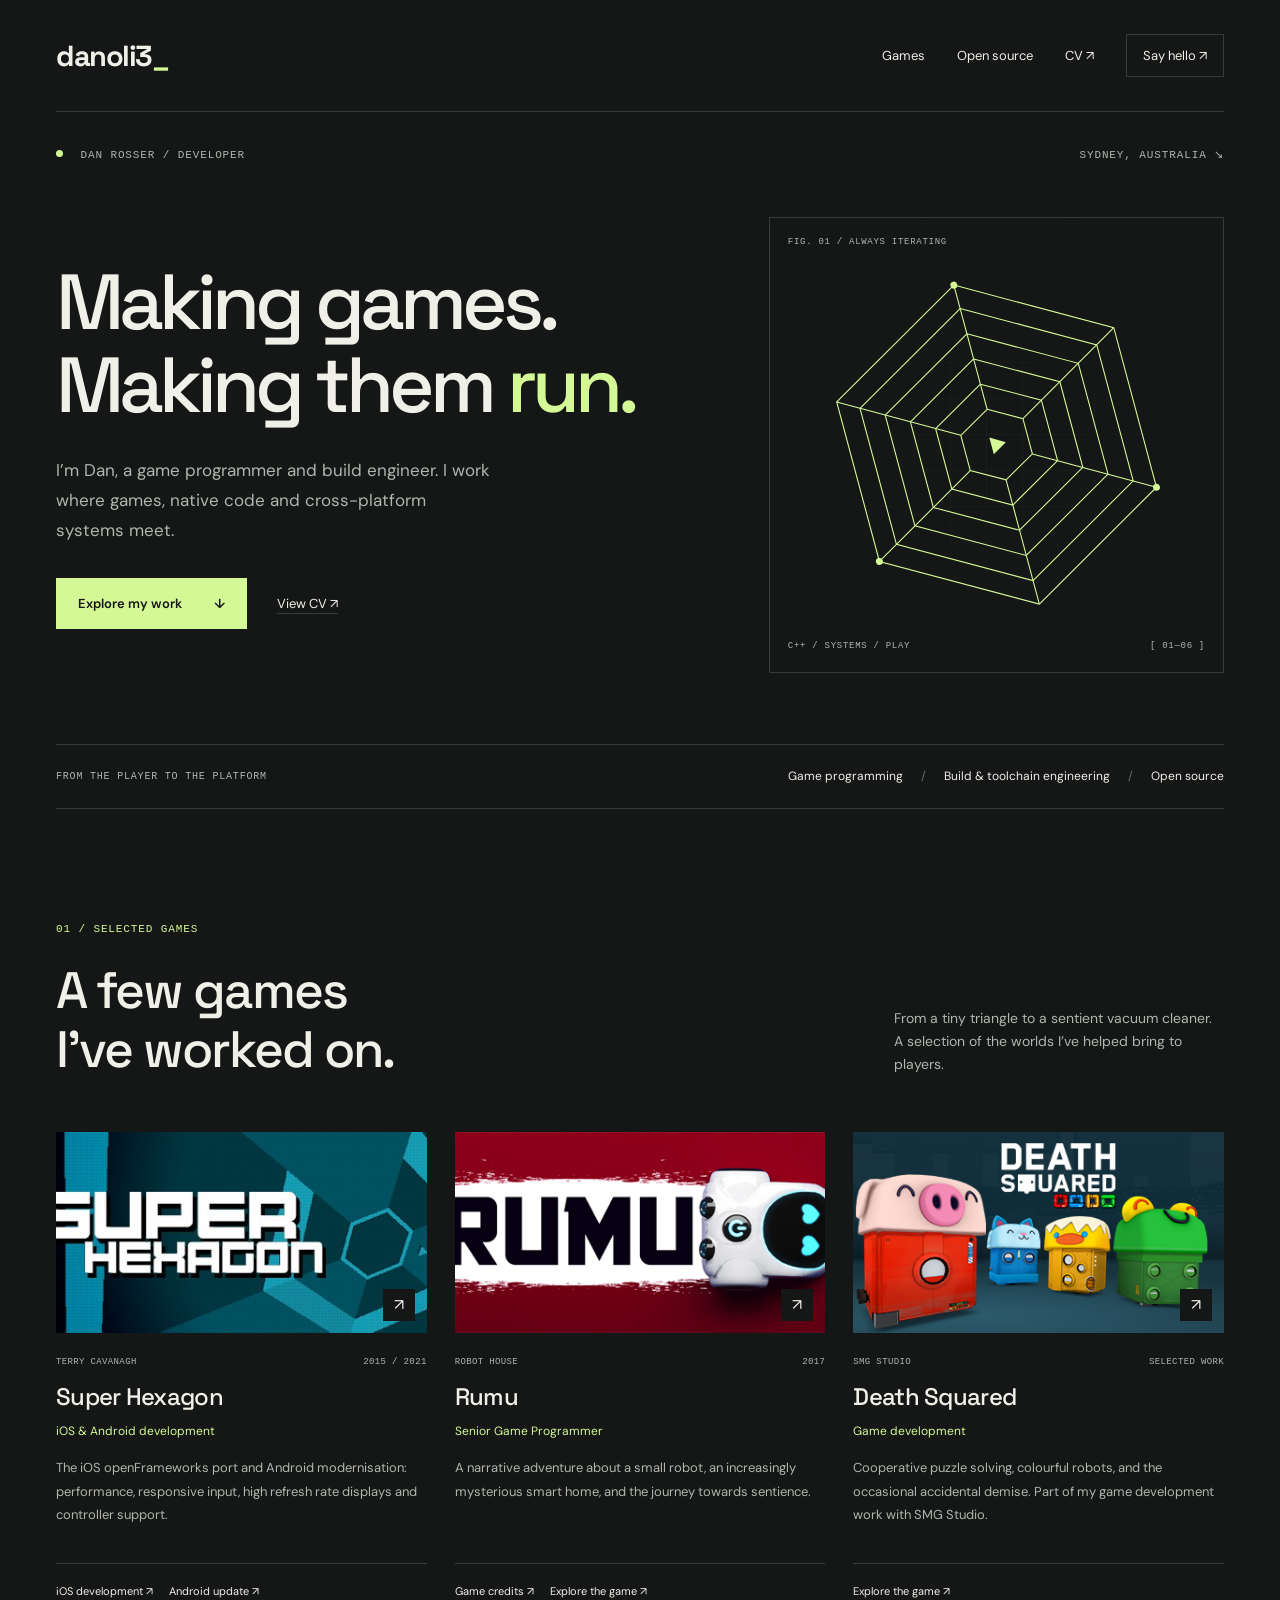
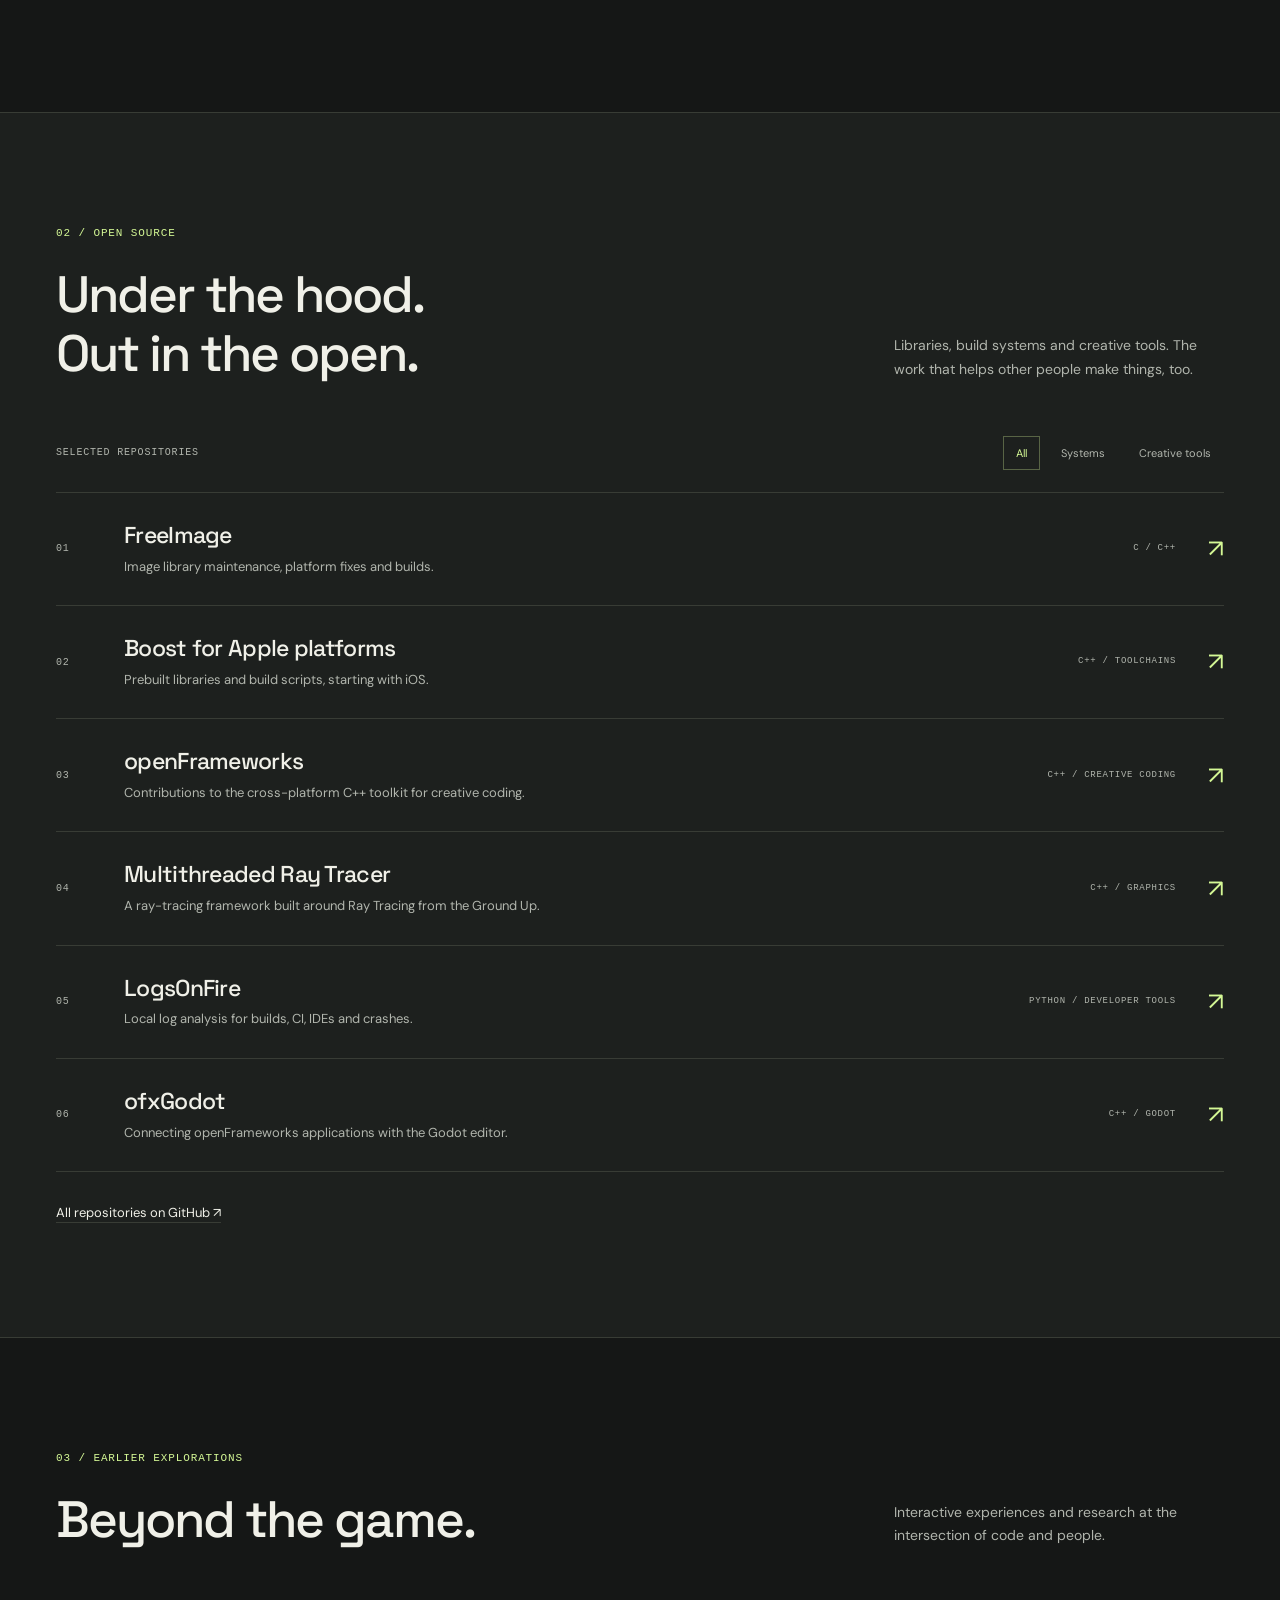
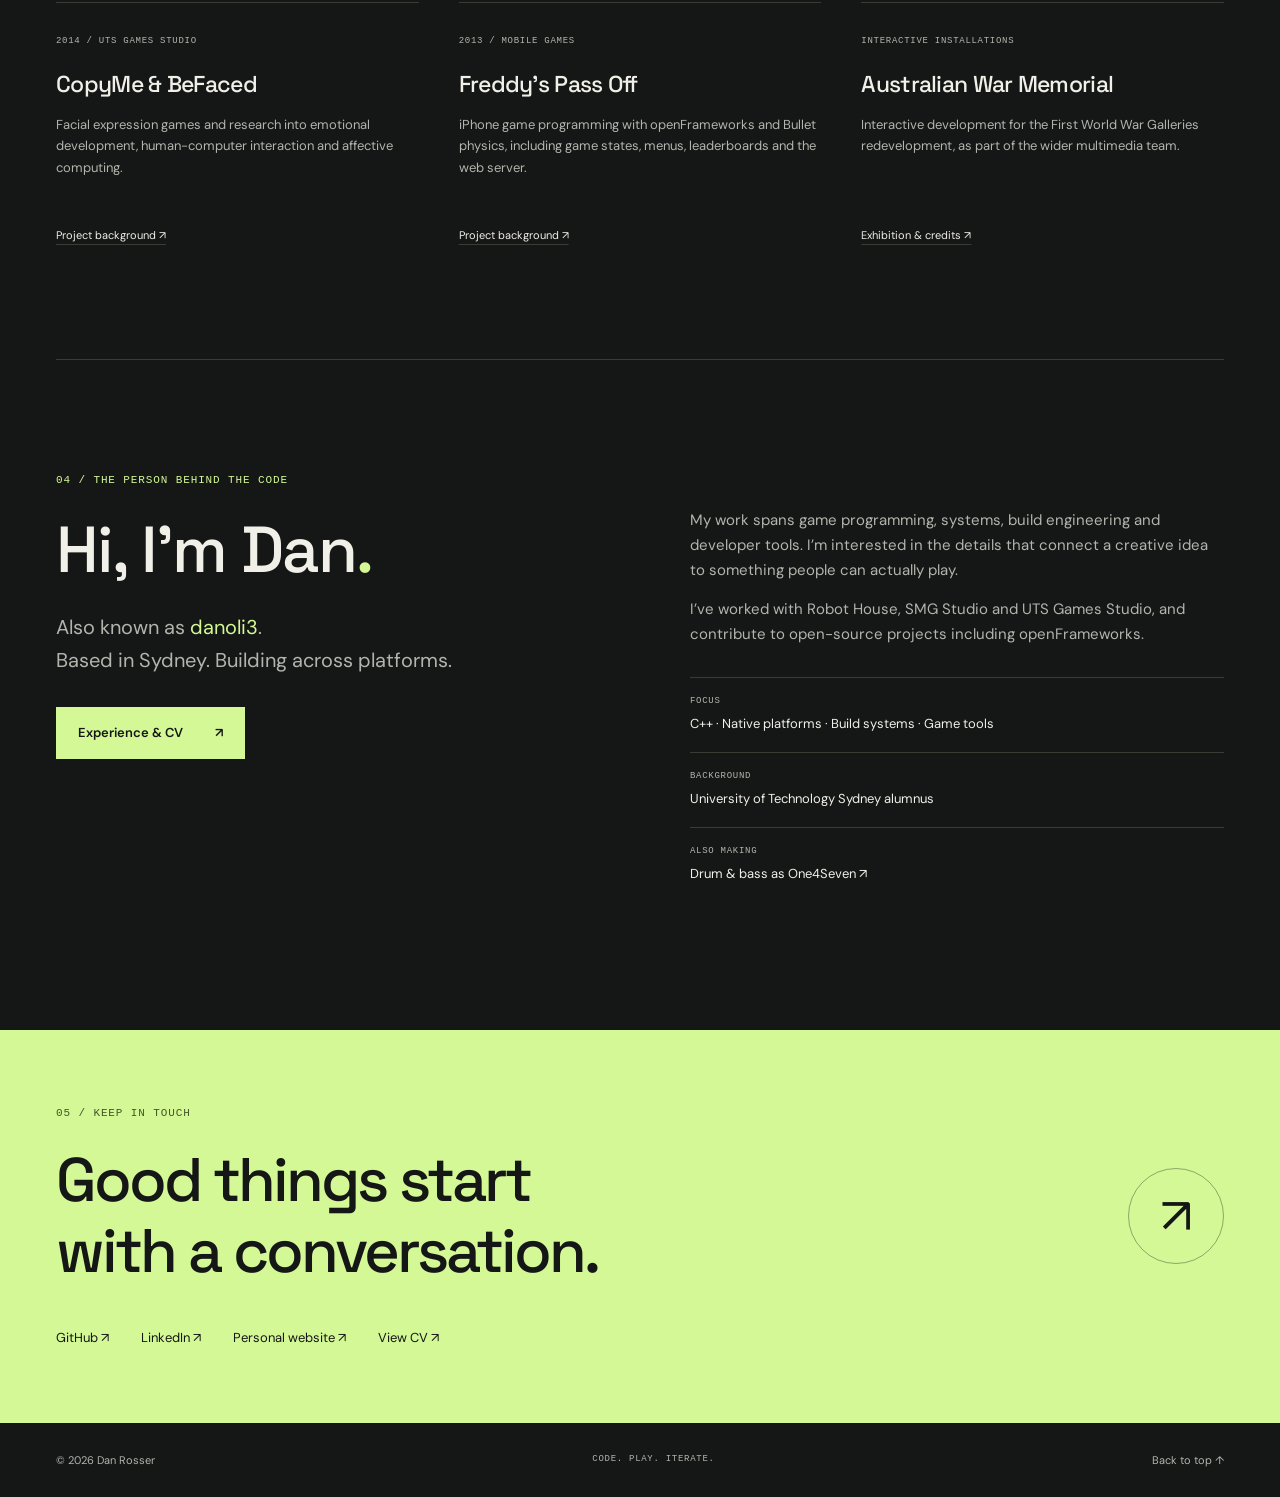
==== index.html @ 0b1fb686 "Build developer portfolio and printable CV" ====
<!doctype html>
<html lang="en-AU">
<head>
  <meta charset="utf-8">
  <meta name="viewport" content="width=device-width, initial-scale=1">
  <meta name="theme-color" content="#151716">
  <title>Dan Rosser — Games, systems & open source</title>
  <meta name="description" content="Dan Rosser (danoli3). Game programmer, build and toolchain engineer in Sydney. Selected games, open-source projects and CV.">
  <link rel="canonical" href="https://danoli3.github.io/">
  <meta property="og:title" content="Dan Rosser — Games, systems & open source">
  <meta property="og:description" content="Game programming, cross-platform engineering, and the tools behind the work.">
  <meta property="og:type" content="website">
  <meta property="og:url" content="https://danoli3.github.io/">
  <meta property="og:image" content="https://danoli3.github.io/assets/social.svg">
  <link rel="icon" href="assets/favicon.svg" type="image/svg+xml">
  <link rel="stylesheet" href="styles.css">
  <script src="script.js" defer></script>
</head>
<body>
  <a class="skip-link" href="#main">Skip to content</a>
  <header class="site-header wrap">
    <a class="wordmark" href="./" aria-label="Dan Rosser home">danoli3<span aria-hidden="true">_</span></a>
    <nav aria-label="Main navigation">
      <a href="#games">Games</a><a href="#projects">Open source</a><a href="cv.html">CV <span aria-hidden="true">↗</span></a><a class="nav-contact" href="#contact">Say hello <span aria-hidden="true">↗</span></a>
    </nav>
  </header>

  <main id="main">
    <section class="hero wrap" aria-labelledby="intro-title">
      <div class="hero-topline mono"><span><span class="status-dot" aria-hidden="true"></span> DAN ROSSER / DEVELOPER</span><span>SYDNEY, AUSTRALIA <span aria-hidden="true">↘</span></span></div>
      <div class="hero-grid">
        <div class="hero-copy">
          <h1 id="intro-title">Making games.<br>Making them <em>run.</em></h1>
          <p class="intro">I’m Dan, a game programmer and build engineer. I work where games, native code and cross-platform systems meet.</p>
          <div class="hero-actions"><a class="button" href="#games">Explore my work <span aria-hidden="true">↓</span></a><a class="text-link" href="cv.html">View CV <span aria-hidden="true">↗</span></a></div>
        </div>
        <div class="hero-art" aria-hidden="true">
          <div class="art-grid"></div>
          <span class="art-label mono">FIG. 01 / ALWAYS ITERATING</span>
          <svg class="wireform" viewBox="0 0 480 480" fill="none">
            <g class="wire-orbit" stroke="currentColor" stroke-width="1.25">
              <path d="M240 50 405 145 405 335 240 430 75 335 75 145Z"/>
              <path d="M240 78 381 159 381 321 240 402 99 321 99 159Z"/>
              <path d="M240 108 355 174 355 306 240 372 125 306 125 174Z"/>
              <path d="M240 138 329 189 329 291 240 342 151 291 151 189Z"/>
              <path d="M240 168 303 204 303 276 240 312 177 276 177 204Z"/>
              <path d="M240 198 277 219 277 261 240 282 203 261 203 219Z"/>
              <path d="M240 50V198M405 145 277 219M405 335 277 261M240 430V282M75 335 203 261M75 145 203 219"/>
            </g>
            <g fill="currentColor"><circle cx="240" cy="50" r="4"/><circle cx="405" cy="335" r="4"/><circle cx="75" cy="335" r="4"/></g>
            <path d="m234 230 17 10-17 10Z" fill="currentColor"/>
          </svg>
          <div class="art-bottom mono"><span>C++ / SYSTEMS / PLAY</span><span>[ 01—06 ]</span></div>
        </div>
      </div>
      <div class="hero-foot"><span class="mono">FROM THE PLAYER TO THE PLATFORM</span><p>Game programming <span>/</span> Build & toolchain engineering <span>/</span> Open source</p></div>
    </section>

    <section id="games" class="section wrap" aria-labelledby="games-title">
      <div class="section-heading"><div><p class="eyebrow">01 / SELECTED GAMES</p><h2 id="games-title">A few games<br>I’ve worked on.</h2></div><p>From a tiny triangle to a sentient vacuum cleaner. A selection of the worlds I’ve helped bring to players.</p></div>
      <div class="game-grid">
        <article class="game">
          <a class="game-image hexagon-image" href="https://store.steampowered.com/app/221640/Super_Hexagon/" aria-label="Super Hexagon on Steam"><img src="assets/super-hexagon.jpg" width="460" height="215" alt="Super Hexagon cover art" loading="lazy"><span class="image-arrow" aria-hidden="true">↗</span></a>
          <div class="game-meta mono"><span>TERRY CAVANAGH</span><span>2015 / 2021</span></div>
          <h3>Super Hexagon</h3><p class="role">iOS & Android development</p>
          <p>The iOS openFrameworks port and Android modernisation: performance, responsive input, high refresh rate displays and controller support.</p>
          <div class="source-links"><a href="https://distractionware.com/blog/2015/11/super-hexagon-update-on-iphone/">iOS development ↗</a><a href="https://distractionware.com/blog/2021/12/super-hexagon-is-back-on-android/">Android update ↗</a></div>
        </article>
        <article class="game">
          <a class="game-image rumu-image" href="https://store.steampowered.com/app/723270/Rumu/" aria-label="Rumu on Steam"><img src="assets/rumu.jpg" width="460" height="215" alt="Rumu cover art, featuring a robot vacuum cleaner" loading="lazy"><span class="image-arrow" aria-hidden="true">↗</span></a>
          <div class="game-meta mono"><span>ROBOT HOUSE</span><span>2017</span></div>
          <h3>Rumu</h3><p class="role">Senior Game Programmer</p>
          <p>A narrative adventure about a small robot, an increasingly mysterious smart home, and the journey towards sentience.</p>
          <div class="source-links"><a href="https://www.mobygames.com/game/99711/rumu/credits/windows/">Game credits ↗</a><a href="https://store.steampowered.com/app/723270/Rumu/">Explore the game ↗</a></div>
        </article>
        <article class="game">
          <a class="game-image death-image" href="https://store.steampowered.com/app/471810/Death_Squared/" aria-label="Death Squared on Steam"><img src="assets/death-squared.jpg" width="460" height="215" alt="Death Squared cover art, featuring colourful cube robots" loading="lazy"><span class="image-arrow" aria-hidden="true">↗</span></a>
          <div class="game-meta mono"><span>SMG STUDIO</span><span>SELECTED WORK</span></div>
          <h3>Death Squared</h3><p class="role">Game development</p>
          <p>Cooperative puzzle solving, colourful robots, and the occasional accidental demise. Part of my game development work with SMG Studio.</p>
          <div class="source-links"><a href="https://store.steampowered.com/app/471810/Death_Squared/">Explore the game ↗</a></div>
        </article>
      </div>
    </section>

    <section id="projects" class="section projects-section" aria-labelledby="projects-title"><div class="wrap">
      <div class="section-heading"><div><p class="eyebrow">02 / OPEN SOURCE</p><h2 id="projects-title">Under the hood.<br>Out in the open.</h2></div><p>Libraries, build systems and creative tools. The work that helps other people make things, too.</p></div>
      <div class="project-toolbar"><span class="mono">SELECTED REPOSITORIES</span><div class="filters" role="group" aria-label="Filter repositories" hidden><button type="button" data-filter="all" aria-pressed="true">All</button><button type="button" data-filter="systems" aria-pressed="false">Systems</button><button type="button" data-filter="creative" aria-pressed="false">Creative tools</button></div></div>
      <div class="project-list">
        <a class="project-row" data-category="systems" href="https://github.com/danoli3/FreeImage"><span class="project-number mono">01</span><div><h3>FreeImage</h3><p>Image library maintenance, platform fixes and builds.</p></div><span class="project-stack mono">C / C++</span><span class="project-arrow" aria-hidden="true">↗</span></a>
        <a class="project-row" data-category="systems" href="https://github.com/danoli3/ofxiOSBoost"><span class="project-number mono">02</span><div><h3>Boost for Apple platforms</h3><p>Prebuilt libraries and build scripts, starting with iOS.</p></div><span class="project-stack mono">C++ / TOOLCHAINS</span><span class="project-arrow" aria-hidden="true">↗</span></a>
        <a class="project-row" data-category="creative" href="https://github.com/danoli3/openFrameworks"><span class="project-number mono">03</span><div><h3>openFrameworks</h3><p>Contributions to the cross-platform C++ toolkit for creative coding.</p></div><span class="project-stack mono">C++ / CREATIVE CODING</span><span class="project-arrow" aria-hidden="true">↗</span></a>
        <a class="project-row" data-category="creative" href="https://github.com/danoli3/Multithreaded-Ray-Tracer"><span class="project-number mono">04</span><div><h3>Multithreaded Ray Tracer</h3><p>A ray-tracing framework built around Ray Tracing from the Ground Up.</p></div><span class="project-stack mono">C++ / GRAPHICS</span><span class="project-arrow" aria-hidden="true">↗</span></a>
        <a class="project-row" data-category="systems" href="https://github.com/danoli3/LogsOnFire"><span class="project-number mono">05</span><div><h3>LogsOnFire</h3><p>Local log analysis for builds, CI, IDEs and crashes.</p></div><span class="project-stack mono">PYTHON / DEVELOPER TOOLS</span><span class="project-arrow" aria-hidden="true">↗</span></a>
        <a class="project-row" data-category="creative" href="https://github.com/danoli3/ofxGodot"><span class="project-number mono">06</span><div><h3>ofxGodot</h3><p>Connecting openFrameworks applications with the Godot editor.</p></div><span class="project-stack mono">C++ / GODOT</span><span class="project-arrow" aria-hidden="true">↗</span></a>
      </div>
      <p class="projects-count mono" aria-live="polite" hidden></p>
      <a class="text-link all-projects" href="https://github.com/danoli3?tab=repositories">All repositories on GitHub <span aria-hidden="true">↗</span></a>
    </div></section>

    <section id="archive" class="section wrap" aria-labelledby="archive-title">
      <div class="section-heading"><div><p class="eyebrow">03 / EARLIER EXPLORATIONS</p><h2 id="archive-title">Beyond the game.</h2></div><p>Interactive experiences and research at the intersection of code and people.</p></div>
      <div class="archive-list">
        <article><span class="mono">2014 / UTS GAMES STUDIO</span><h3>CopyMe & BeFaced</h3><p>Facial expression games and research into emotional development, human-computer interaction and affective computing.</p><a class="text-link" href="https://au.linkedin.com/in/dan-rosser-31b37926">Project background ↗</a></article>
        <article><span class="mono">2013 / MOBILE GAMES</span><h3>Freddy’s Pass Off</h3><p>iPhone game programming with openFrameworks and Bullet physics, including game states, menus, leaderboards and the web server.</p><a class="text-link" href="https://au.linkedin.com/in/dan-rosser-31b37926">Project background ↗</a></article>
        <article><span class="mono">INTERACTIVE INSTALLATIONS</span><h3>Australian War Memorial</h3><p>Interactive development for the First World War Galleries redevelopment, as part of the wider multimedia team.</p><a class="text-link" href="https://www.holly.co.nz/work/australian-war-memorial-first-world-war-galleries-redevelopment-awm-tablets">Exhibition & credits ↗</a></article>
      </div>
    </section>

    <section id="about" class="section about-section wrap" aria-labelledby="about-title">
      <div class="about-heading"><p class="eyebrow">04 / THE PERSON BEHIND THE CODE</p><h2 id="about-title">Hi, I’m Dan<span class="accent">.</span></h2><p class="about-lead">Also known as <span class="accent">danoli3</span>.<br>Based in Sydney. Building across platforms.</p><a class="button" href="cv.html">Experience & CV <span aria-hidden="true">↗</span></a></div>
      <div class="about-details"><p>My work spans game programming, systems, build engineering and developer tools. I’m interested in the details that connect a creative idea to something people can actually play.</p><p>I’ve worked with Robot House, SMG Studio and UTS Games Studio, and contribute to open-source projects including openFrameworks.</p><dl><div><dt class="mono">FOCUS</dt><dd>C++ · Native platforms · Build systems · Game tools</dd></div><div><dt class="mono">BACKGROUND</dt><dd>University of Technology Sydney alumnus</dd></div><div><dt class="mono">ALSO MAKING</dt><dd><a href="https://soundcloud.com/one4seven">Drum & bass as One4Seven ↗</a></dd></div></dl></div>
    </section>

    <section id="contact" class="contact-section"><div class="wrap"><p class="eyebrow">05 / KEEP IN TOUCH</p><div class="contact-heading"><h2>Good things start<br>with a conversation.</h2><a class="contact-arrow" href="https://au.linkedin.com/in/dan-rosser-31b37926" aria-label="Connect with Dan on LinkedIn">↗</a></div><div class="contact-links"><a href="https://github.com/danoli3">GitHub ↗</a><a href="https://au.linkedin.com/in/dan-rosser-31b37926">LinkedIn ↗</a><a href="https://www.danoli3.com/">Personal website ↗</a><a href="cv.html">View CV ↗</a></div></div></section>
  </main>
  <footer class="site-footer wrap"><span>© <span data-year>2026</span> Dan Rosser</span><span class="mono">CODE. PLAY. ITERATE.</span><a href="#main">Back to top ↑</a></footer>
</body>
</html>
---- styles.css ----
@import url('https://fonts.googleapis.com/css2?family=DM+Sans:wght@400;450;500;550;600;650;700;750&family=Space+Grotesk:wght@400;500;600;700&display=swap');

:root{color-scheme:dark;--bg:#151716;--panel:#1d201e;--ink:#f0f0e8;--muted:#b1b5ad;--line:#383c35;--accent:#d4f895;--mono:"SFMono-Regular",Consolas,"Liberation Mono",monospace;--heading:"Space Grotesk",Arial,sans-serif;--body:"DM Sans",Arial,sans-serif}
*{box-sizing:border-box}html{scroll-behavior:smooth;scroll-padding-top:30px}body{margin:0;background:var(--bg);color:var(--ink);font:16px/1.65 var(--body);-webkit-font-smoothing:antialiased}a{color:inherit;text-decoration:none}button{font:inherit}a,button{-webkit-tap-highlight-color:transparent}a:focus-visible,button:focus-visible{outline:2px solid var(--accent);outline-offset:6px}::selection{background:var(--accent);color:var(--bg)}.wrap{width:min(1280px,calc(100% - 112px));margin-inline:auto}.mono,.eyebrow{font:11px/1.5 var(--mono);letter-spacing:.08em}.accent{color:var(--accent)}.skip-link{position:absolute;left:24px;top:-100px;z-index:10;padding:12px;background:var(--accent);color:var(--bg)}.skip-link:focus{top:12px}.site-header{display:flex;align-items:center;justify-content:space-between;min-height:112px;border-bottom:1px solid var(--line)}.wordmark{font:700 29px/1 var(--heading);letter-spacing:-1.5px}.wordmark span{color:var(--accent)}nav{display:flex;gap:32px;align-items:center;font-size:13px}nav a:hover,.text-link:hover,.source-links a:hover,.site-footer a:hover{color:var(--accent)}.nav-contact{border:1px solid var(--line);padding:10px 16px}.nav-contact:hover{border-color:var(--accent)}.hero{padding-top:35px}.hero-topline{display:flex;justify-content:space-between;color:var(--muted)}.status-dot{display:inline-block;width:7px;height:7px;background:var(--accent);border-radius:50%;margin:0 10px 1px 0}.hero-grid{display:grid;grid-template-columns:1.5fr 1fr;align-items:center;gap:30px;min-height:580px;padding:38px 0 55px}.hero-copy{position:relative;z-index:1}h1,h2,h3,p{margin-top:0}h1,h2,h3{font-family:var(--heading);font-weight:500}h1{font-size:clamp(56px,6.1vw,88px);letter-spacing:-5px;line-height:1.06;margin:0 0 30px}h1 em{font-style:normal;color:var(--accent)}.intro{max-width:440px;font-size:17px;color:var(--muted);line-height:1.75}.hero-actions{display:flex;gap:30px;align-items:center;margin-top:32px}.button{background:var(--accent);color:var(--bg);padding:15px 22px;display:inline-flex;align-items:center;justify-content:space-between;gap:32px;font-weight:600;font-size:13px;transition:background .2s,transform .2s}.button:hover{background:#e5ffb9;transform:translateY(-2px)}.text-link{font-size:13px;display:inline-block;text-decoration:underline;text-underline-offset:5px;text-decoration-color:var(--line)}.hero-art{position:relative;aspect-ratio:1;align-self:center;min-width:0;color:var(--accent);border:1px solid var(--line);overflow:hidden}.art-grid{position:absolute;inset:0;background-image:linear-gradient(#d4f89508 1px,transparent 1px),linear-gradient(90deg,#d4f89508 1px,transparent 1px);background-size:36px 36px;mask-image:radial-gradient(ellipse,black,transparent 80%)}.art-label{position:absolute;top:18px;left:18px;color:var(--muted);font-size:9px}.wireform{width:100%;height:100%;padding:18px;transform:rotate(-15deg)}.wire-orbit{transform-origin:240px 240px;animation:orbit 50s linear infinite}.art-bottom{position:absolute;bottom:18px;left:18px;right:18px;display:flex;justify-content:space-between;font-size:9px;color:var(--muted)}@keyframes orbit{to{transform:rotate(360deg)}}.hero-foot{border-block:1px solid var(--line);padding:22px 0;display:flex;justify-content:space-between;align-items:center;gap:20px}.hero-foot>.mono{font-size:10px;color:var(--muted)}.hero-foot p{font-size:12px;margin:0}.hero-foot p span{margin:0 15px;color:#68705e}.section{padding-block:112px}.eyebrow{color:var(--accent);margin-bottom:24px}h2{font-size:clamp(34px,4vw,54px);letter-spacing:-2px;line-height:1.15;margin-bottom:0}.section-heading{display:flex;justify-content:space-between;align-items:flex-end;gap:60px;margin-bottom:52px}.section-heading>p{max-width:330px;color:var(--muted);font-size:14px;margin-bottom:3px}.game-grid{display:grid;grid-template-columns:repeat(3,minmax(0,1fr));gap:28px}.game-image{position:relative;display:block;aspect-ratio:460/250;overflow:hidden;background:var(--panel)}.game-image img{height:100%;width:100%;object-fit:cover;transition:transform .5s}.game-image:hover img{transform:scale(1.045)}.image-arrow{position:absolute;bottom:12px;right:12px;background:var(--bg);height:32px;width:32px;text-align:center;line-height:32px}.game-meta{display:flex;justify-content:space-between;gap:8px;color:var(--muted);font-size:9px;letter-spacing:.04em;margin:23px 0 13px}h3{font-size:24px;line-height:1.25;letter-spacing:-.7px;margin-bottom:10px}.game .role{font-size:12px;color:var(--accent);margin-bottom:14px}.game>p:not(.role){color:var(--muted);font-size:13px;line-height:1.8;min-height:94px}.source-links{display:flex;flex-wrap:wrap;gap:16px;font-size:11px;padding-top:18px;border-top:1px solid var(--line)}.projects-section{background:var(--panel);border-block:1px solid var(--line)}.project-toolbar{display:flex;align-items:center;justify-content:space-between;gap:20px;margin-bottom:22px;color:var(--muted)}.project-toolbar>.mono{font-size:10px}.filters{display:flex;gap:8px}.filters[hidden]{display:none}.filters button{color:var(--muted);font-size:11px;border:1px solid transparent;background:none;padding:7px 12px;cursor:pointer}.filters button[aria-pressed="true"]{color:var(--accent);border-color:#586445}.filters button:hover{color:var(--accent)}.project-row{display:grid;grid-template-columns:48px 1fr 210px 28px;gap:20px;align-items:center;padding:28px 0;border-top:1px solid var(--line);transition:padding .2s}.project-row[hidden]{display:none}.project-row:last-child{border-bottom:1px solid var(--line)}.project-row:hover{padding-inline:12px}.project-number{color:var(--muted);font-size:10px}.project-row h3{font-size:23px;margin-bottom:6px}.project-row p{margin-bottom:0;font-size:13px;color:var(--muted)}.project-stack{font-size:9px;color:var(--muted);text-align:right}.project-arrow{font-size:25px;color:var(--accent);text-align:right}.all-projects{margin-top:30px}.projects-count{color:var(--muted);font-size:10px;margin-top:20px}.archive-list{display:grid;grid-template-columns:repeat(3,minmax(0,1fr));gap:40px}.archive-list article{border-top:1px solid var(--line);padding-top:22px}.archive-list .mono{font-size:9px;color:var(--muted)}.archive-list h3{margin:19px 0 15px;font-size:23px}.archive-list p{color:var(--muted);font-size:13px;min-height:94px}.archive-list .text-link{font-size:11px}.about-section{border-top:1px solid var(--line);display:grid;grid-template-columns:1fr 1fr;gap:100px}.about-heading h2{font-size:65px}.about-lead{font-size:20px;line-height:1.65;color:var(--muted);margin:24px 0 30px}.about-details{padding-top:36px}.about-details>p{color:var(--muted);font-size:15px}.about-details dl{margin-top:30px}.about-details dl>div{padding:17px 0;border-top:1px solid var(--line)}dt{color:var(--muted);font-size:9px!important}dd{margin:5px 0 0;font-size:13px}.about-details a:hover{text-decoration:underline}.contact-section{background:var(--accent);color:var(--bg);padding:75px 0}.contact-section .eyebrow{color:#44552b}.contact-heading{display:flex;justify-content:space-between;align-items:center;gap:24px}.contact-heading h2{font-size:clamp(35px,4.8vw,68px);letter-spacing:-3px}.contact-arrow{display:flex;align-items:center;justify-content:center;border:1px solid #1517165c;border-radius:50%;width:96px;height:96px;font-size:50px;flex-shrink:0;transition:transform .2s}.contact-arrow:hover{transform:rotate(10deg)}.contact-links{display:flex;gap:32px;margin-top:40px;font-size:13px}.contact-links a:hover{text-decoration:underline;text-underline-offset:5px}.site-footer{display:flex;align-items:center;justify-content:space-between;gap:20px;padding-block:28px;font-size:11px;color:var(--muted)}.site-footer .mono{font-size:9px}

/* The CV is an ordinary HTML page and prints without the site navigation. */
.cv-main{max-width:900px;padding-block:70px 100px}.cv-top{display:flex;justify-content:space-between;gap:30px;align-items:flex-start;border-bottom:1px solid var(--line);padding-bottom:38px}.cv-top h1{font-size:65px;margin-bottom:16px}.cv-title{font-size:20px;color:var(--accent);margin-bottom:16px}.cv-contact{display:flex;gap:20px;flex-wrap:wrap;font-size:12px;color:var(--muted)}.cv-section{display:grid;grid-template-columns:180px 1fr;gap:35px;padding-block:34px;border-bottom:1px solid var(--line);break-inside:avoid}.cv-section h2{font:11px/1.5 var(--mono);letter-spacing:.06em;color:var(--accent);padding-top:5px}.cv-section p,.cv-section li{font-size:14px;color:var(--muted)}.cv-section ul{padding-left:18px;margin-top:0}.cv-section li{margin-bottom:10px}.cv-entry+ .cv-entry{margin-top:26px}.cv-entry h3{font-size:19px;letter-spacing:-.4px;margin-bottom:5px}.cv-entry p{margin-bottom:10px}.cv-entry .mono{font-size:10px}.cv-section a{text-decoration:underline;text-decoration-color:#657352;text-underline-offset:3px}.print-button{display:none}.print-button.ready{display:inline-flex;cursor:pointer;border:0}.cv-note{color:var(--muted);font-size:11px;margin-top:25px}

@media(min-width:1500px){h1{font-size:91px}.hero-grid{min-height:650px}}@media(max-width:1100px){.wrap{width:calc(100% - 64px)}h1{letter-spacing:-3px;font-size:65px}.hero-grid{min-height:520px;grid-template-columns:1.4fr 1fr;gap:20px}.hero-foot{align-items:flex-start;flex-direction:column;gap:10px}.game-grid{gap:20px}.game>p:not(.role){min-height:118px}.game-meta{font-size:8px}.project-row{grid-template-columns:30px 1fr 180px 24px}.about-section{gap:50px}.archive-list{gap:28px}}
@media(max-width:760px){.wrap{width:calc(100% - 40px)}.site-header{min-height:88px}.wordmark{font-size:25px}nav{gap:20px;font-size:12px}.nav-contact{display:none}.hero-topline{font-size:9px;gap:15px}.hero-topline>span:last-child{text-align:right}.hero-grid{grid-template-columns:1fr;gap:36px;padding:50px 0 35px}h1{font-size:clamp(46px,9.5vw,70px);letter-spacing:-2.7px}.intro{font-size:16px;max-width:470px}.hero-art{aspect-ratio:1.65;max-height:280px}.wireform{position:absolute;inset:-40% 0;width:100%;height:180%;padding:32px}.art-label,.art-bottom{font-size:8px}.hero-foot{padding:20px 0}.hero-foot p{line-height:2;font-size:11px}.hero-foot p span{margin:0 5px}.section{padding-block:72px}.section-heading{display:block;margin-bottom:32px}.section-heading>p{margin-top:22px;max-width:450px}.eyebrow{font-size:10px;margin-bottom:18px}h2{font-size:40px}.game-grid{grid-template-columns:1fr;gap:45px}.game-image{aspect-ratio:460/215}.game-meta{font-size:10px;margin-top:18px}.game>p:not(.role){min-height:0;max-width:520px}.game h3{font-size:28px}.source-links{padding-top:14px}.project-toolbar{flex-direction:column;align-items:flex-start;gap:15px}.filters button:first-child{padding-left:0}.filters button[aria-pressed="true"]:first-child{padding-left:12px}.project-row{grid-template-columns:22px 1fr 24px;gap:12px;padding-block:24px}.project-row h3{font-size:21px}.project-row p{font-size:12px}.project-stack{display:none}.project-arrow{font-size:23px}.archive-list{grid-template-columns:1fr;gap:30px}.archive-list h3{margin-top:13px}.archive-list p{min-height:0}.about-section{grid-template-columns:1fr;gap:15px}.about-heading h2{font-size:54px}.about-details{padding-top:18px}.contact-section{padding-block:55px}.contact-heading h2{font-size:38px;letter-spacing:-1.7px}.contact-arrow{width:60px;height:60px;font-size:32px}.contact-links{gap:18px;flex-wrap:wrap;font-size:12px}.site-footer{flex-wrap:wrap;gap:12px}.site-footer>.mono{display:none}.cv-main{padding-block:45px 60px}.cv-top{display:block}.cv-top h1{font-size:53px}.cv-title{font-size:17px}.print-button{margin-top:25px}.cv-section{grid-template-columns:1fr;gap:15px}.cv-section h2{margin-bottom:0}.cv-contact{gap:15px}}
@media(prefers-reduced-motion:reduce){html{scroll-behavior:auto}*,*::before,*::after{animation:none!important;transition:none!important}}
@media print{ :root{color-scheme:light;--bg:white;--ink:#111;--muted:#333;--accent:#111;--line:#ccc}body{font-size:10pt}.site-header,.site-footer,.print-button,.print-button.ready,.skip-link,.cv-note{display:none}.wrap{width:100%}.cv-main{max-width:none;padding:0}.cv-top{padding-bottom:14px}.cv-top h1{font-size:34pt;letter-spacing:-1.5px;margin-bottom:6px}.cv-title{font-size:13pt;margin-bottom:7px}.cv-contact{font-size:9pt}.cv-section{grid-template-columns:110px 1fr;gap:20px;padding:15px 0;break-inside:auto}.cv-section h2{font-size:8pt}.cv-section p,.cv-section li{font-size:9pt;line-height:1.45}.cv-entry{break-inside:avoid}.cv-entry h3{font-size:11pt}.cv-entry+.cv-entry{margin-top:12px}.cv-entry p{margin-bottom:5px}.cv-section li{margin-bottom:5px}a{text-decoration:none!important}@page{size:A4;margin:16mm}}
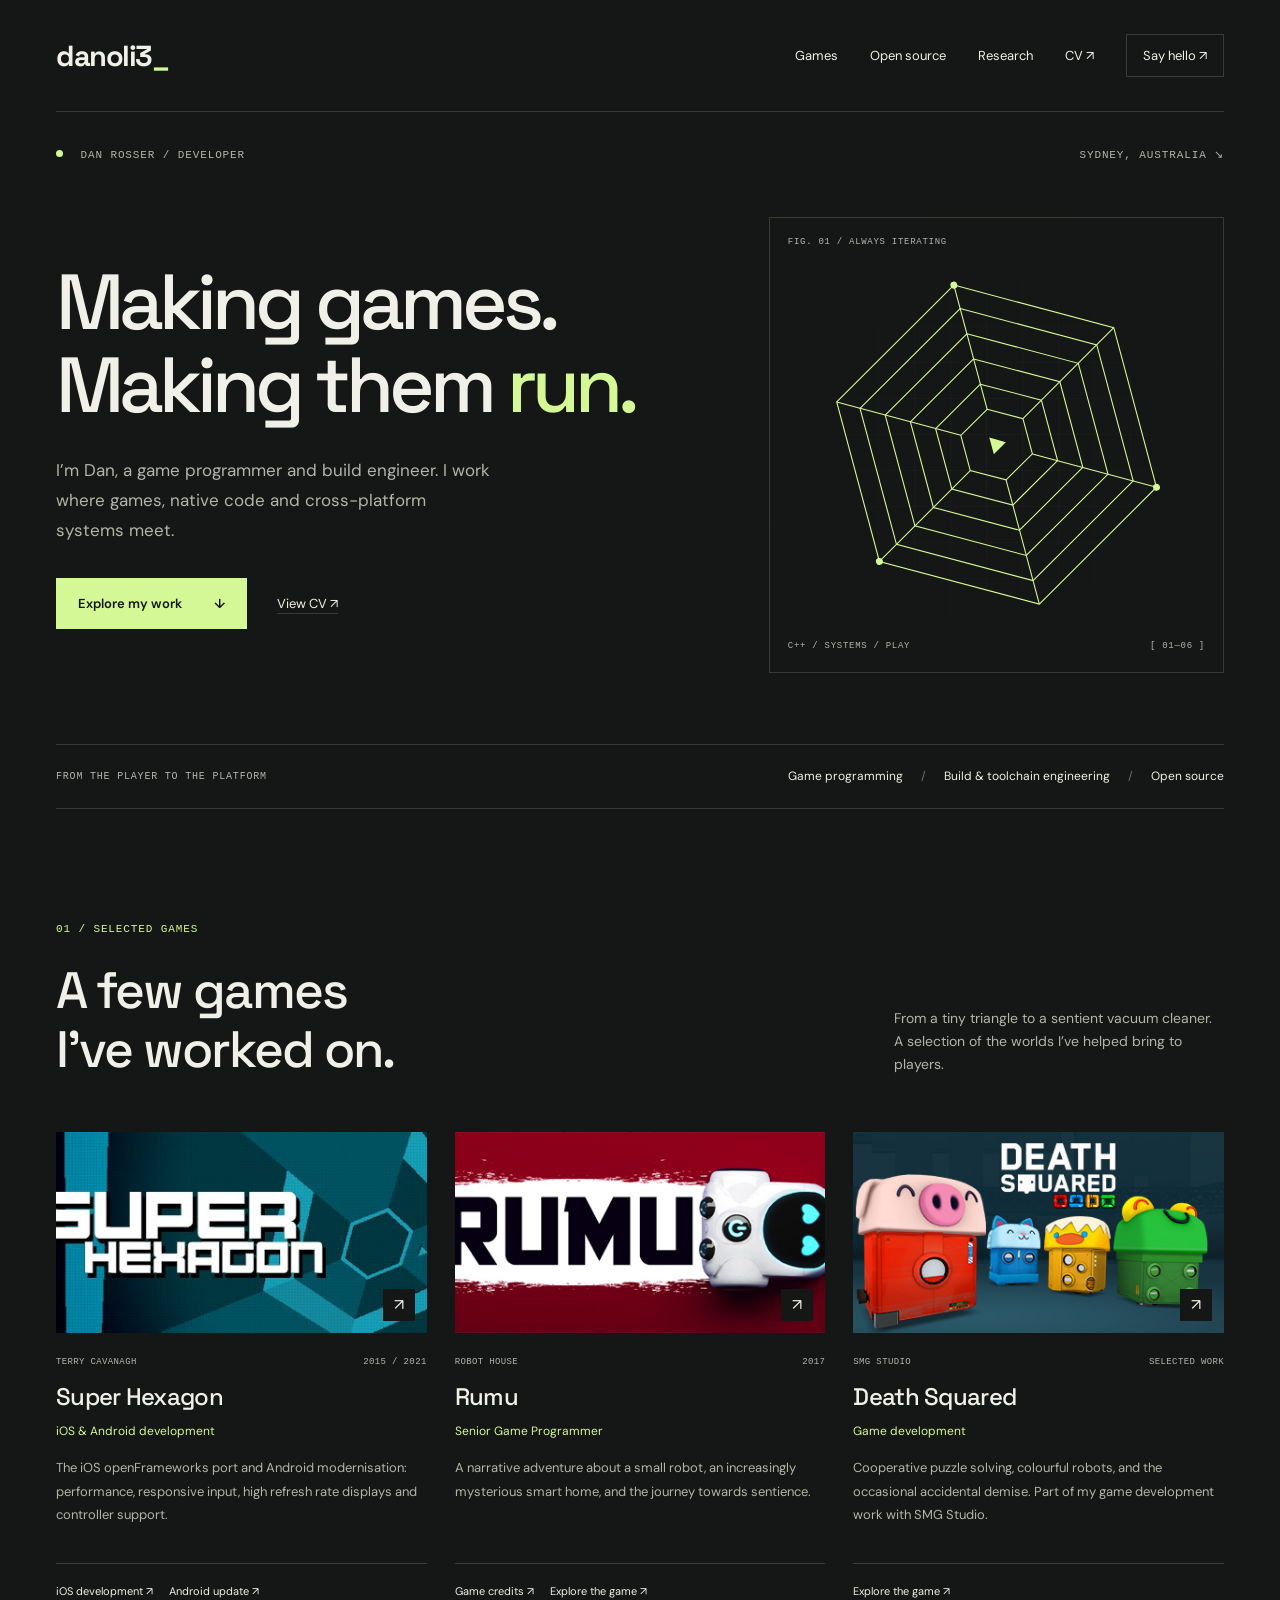
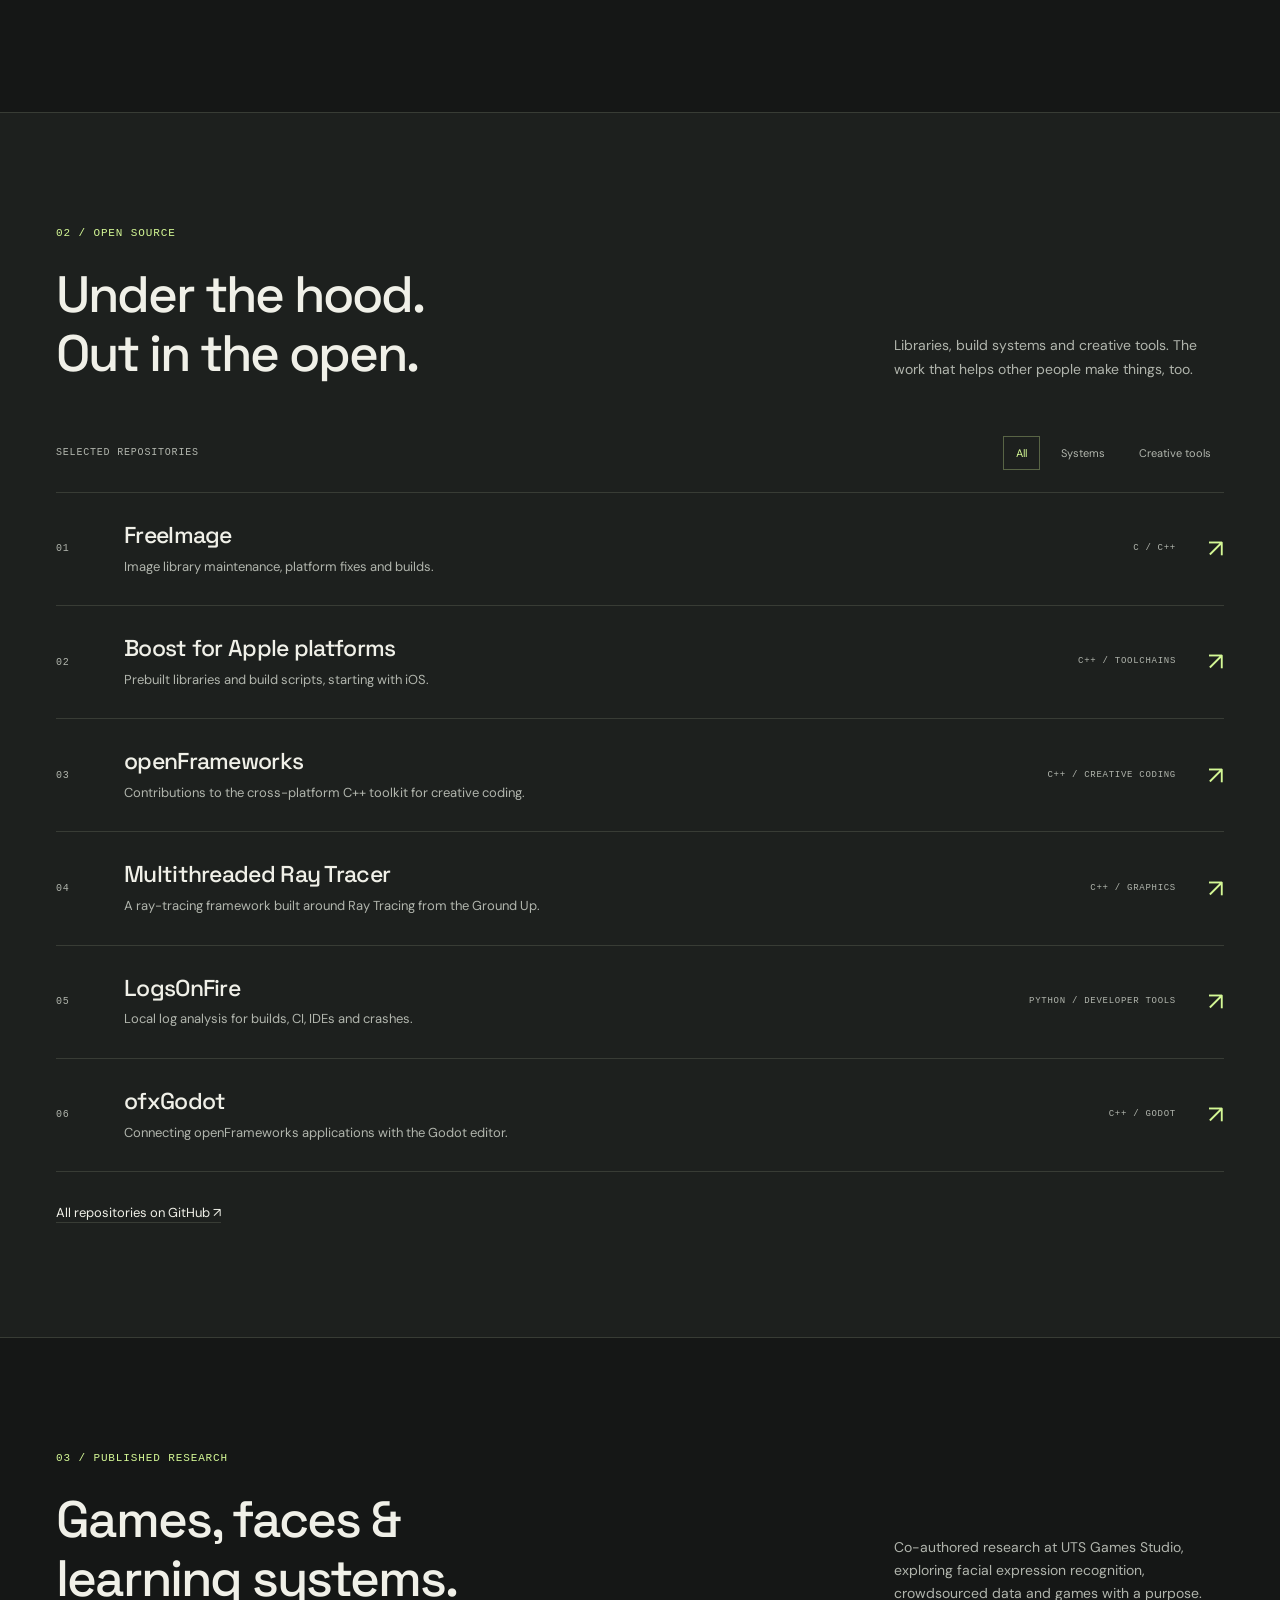
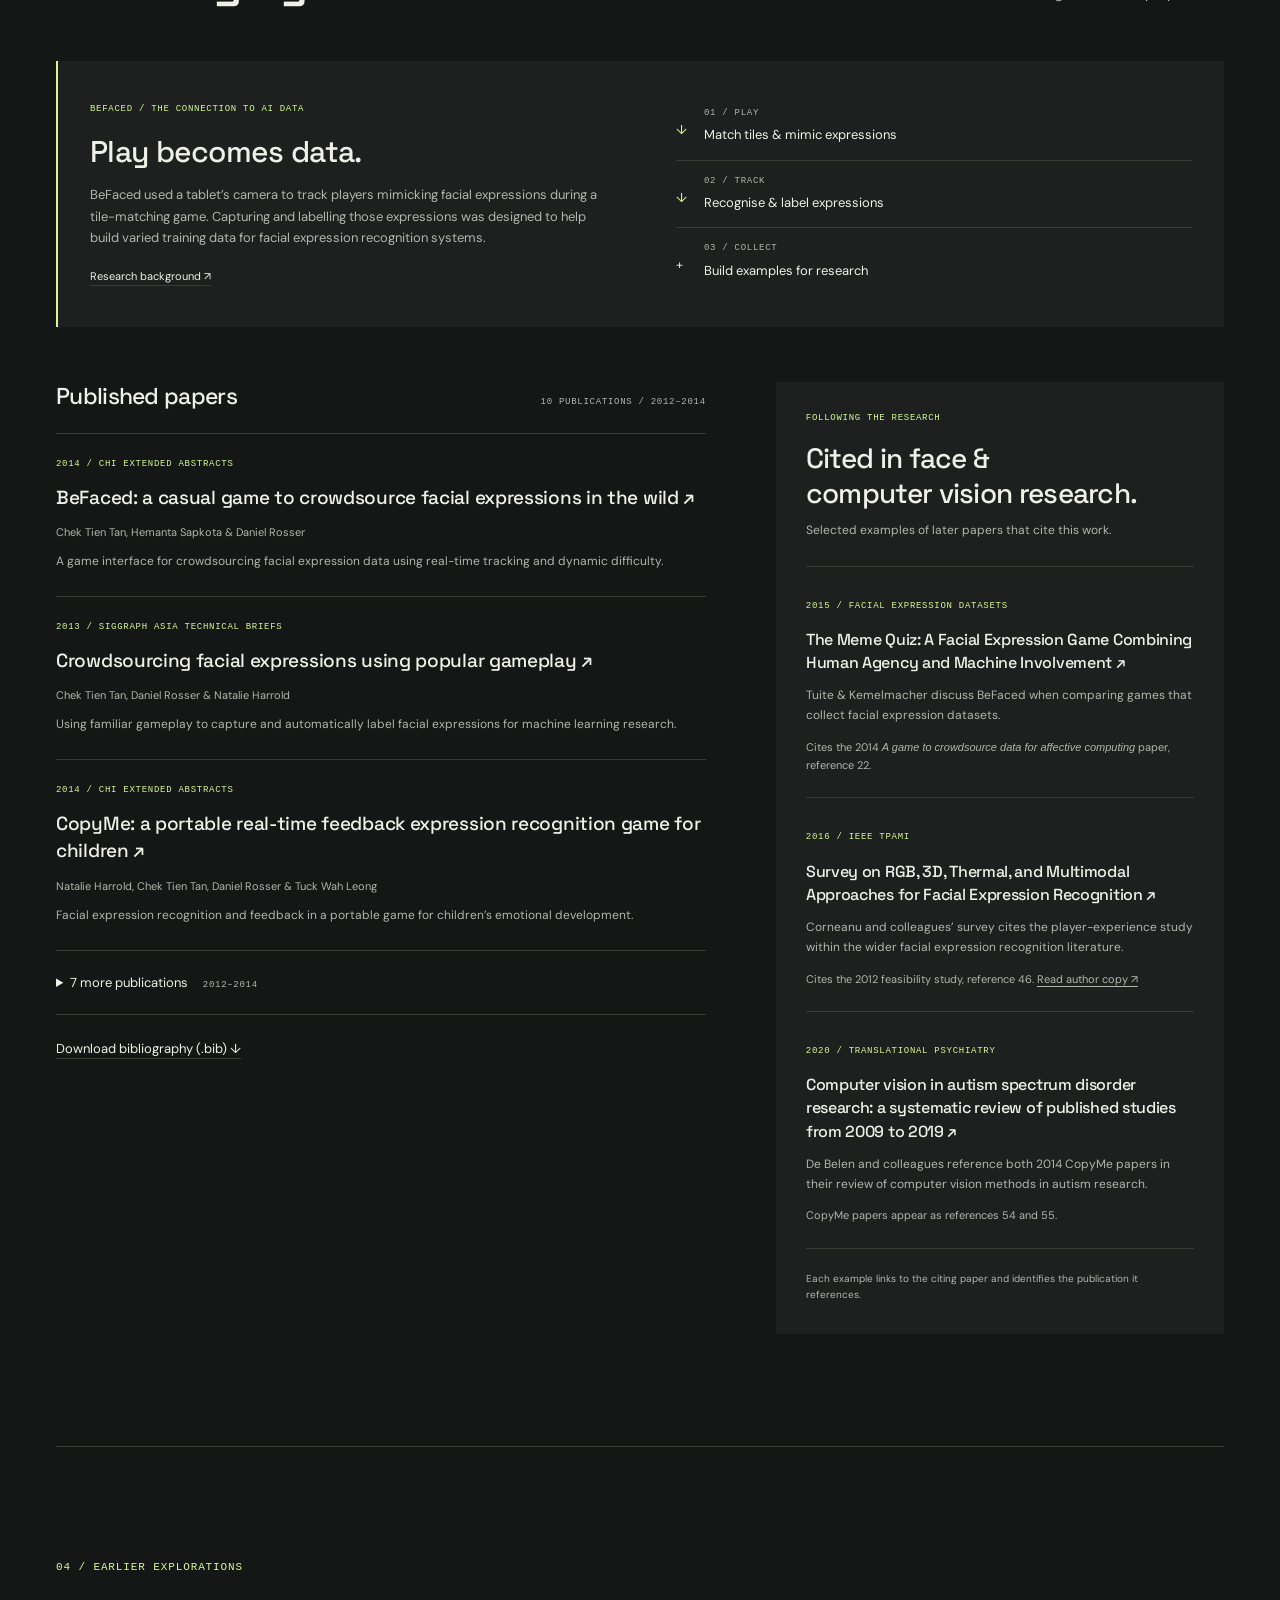
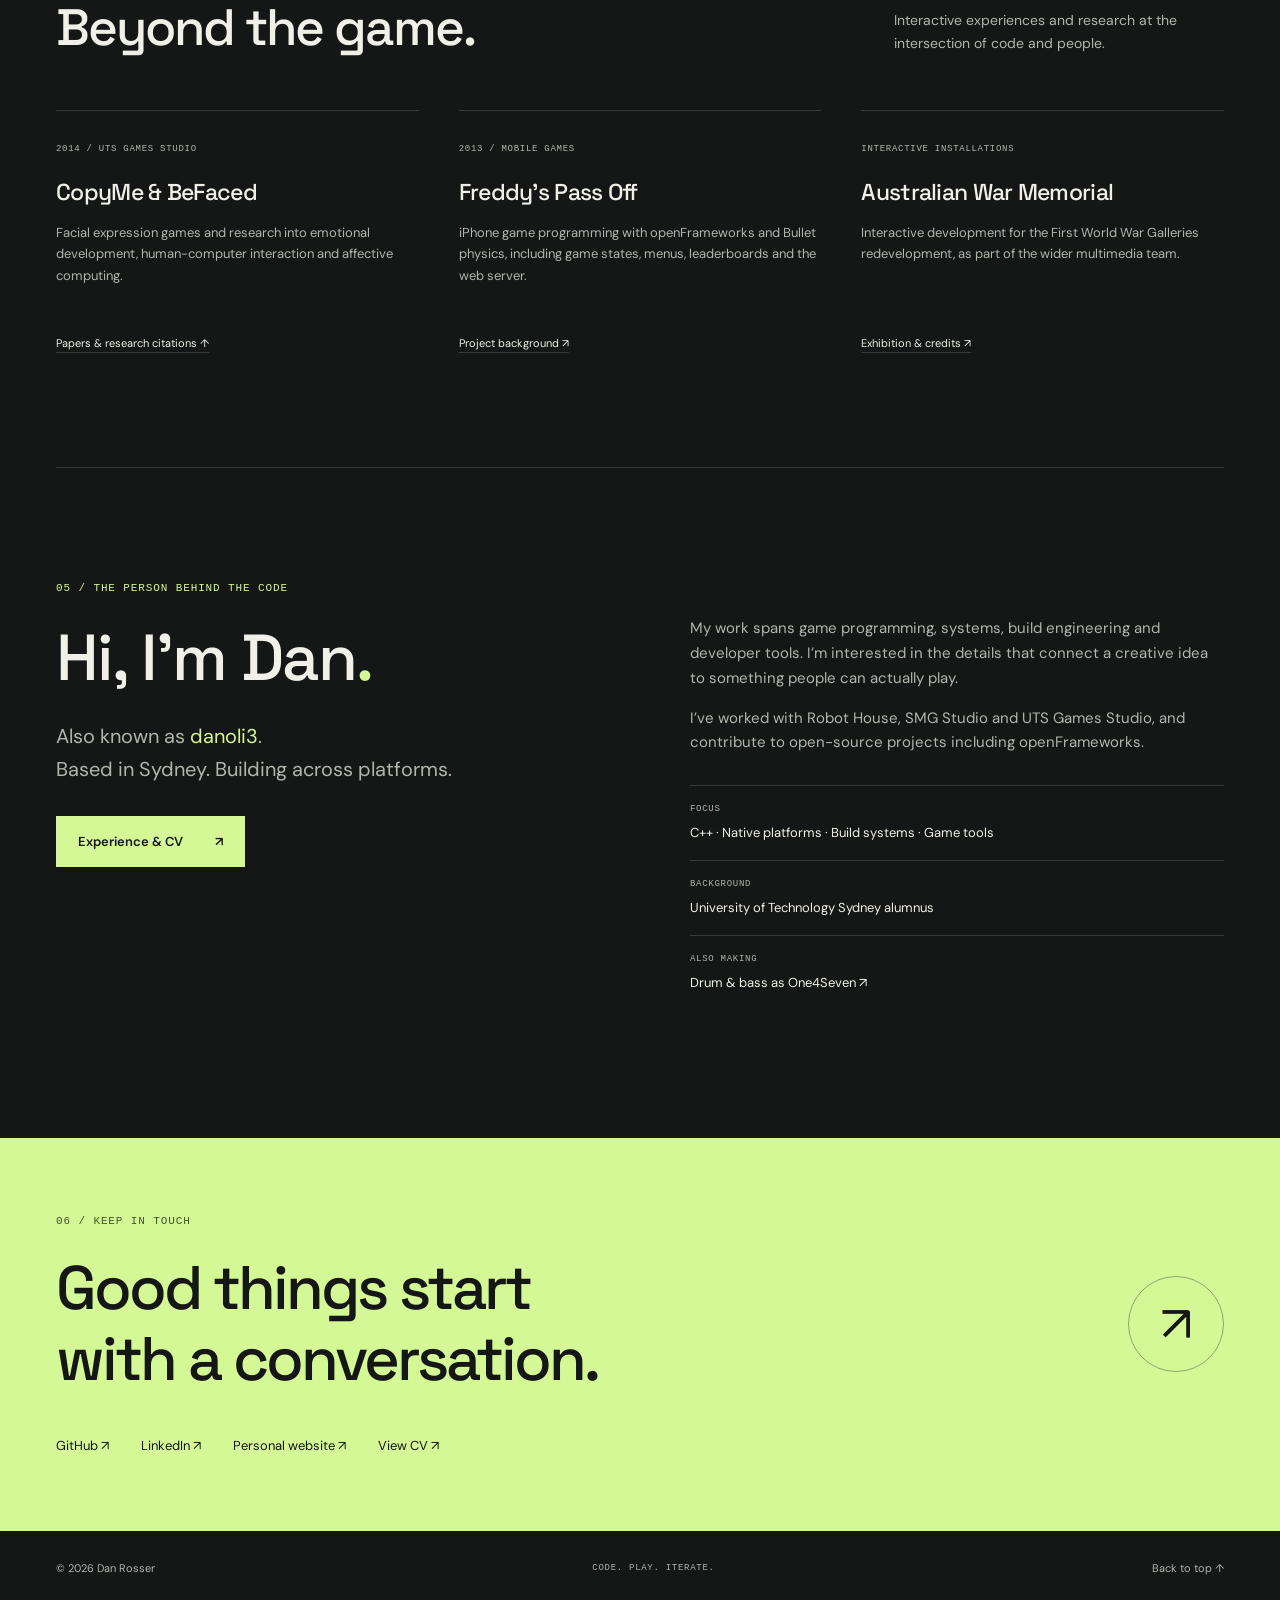
==== commit 0b20fa2a: "Add published research and facial expression citation examples" ====
--- a/index.html
+++ b/index.html
@@ -5,10 +5,10 @@
   <meta name="viewport" content="width=device-width, initial-scale=1">
   <meta name="theme-color" content="#151716">
   <title>Dan Rosser — Games, systems & open source</title>
-  <meta name="description" content="Dan Rosser (danoli3). Game programmer, build and toolchain engineer in Sydney. Selected games, open-source projects and CV.">
+  <meta name="description" content="Dan Rosser (danoli3). Games, build engineering and open source, plus published research in facial expression recognition and affective computing.">
   <link rel="canonical" href="https://danoli3.github.io/">
   <meta property="og:title" content="Dan Rosser — Games, systems & open source">
-  <meta property="og:description" content="Game programming, cross-platform engineering, and the tools behind the work.">
+  <meta property="og:description" content="Game programming, cross-platform engineering, and published facial expression research.">
   <meta property="og:type" content="website">
   <meta property="og:url" content="https://danoli3.github.io/">
   <meta property="og:image" content="https://danoli3.github.io/assets/social.svg">
@@ -21,7 +21,7 @@
   <header class="site-header wrap">
     <a class="wordmark" href="./" aria-label="Dan Rosser home">danoli3<span aria-hidden="true">_</span></a>
     <nav aria-label="Main navigation">
-      <a href="#games">Games</a><a href="#projects">Open source</a><a href="cv.html">CV <span aria-hidden="true">↗</span></a><a class="nav-contact" href="#contact">Say hello <span aria-hidden="true">↗</span></a>
+      <a href="#games">Games</a><a href="#projects">Open source</a><a href="#research">Research</a><a href="cv.html">CV <span aria-hidden="true">↗</span></a><a class="nav-contact" href="#contact">Say hello <span aria-hidden="true">↗</span></a>
     </nav>
   </header>
 
@@ -98,21 +98,50 @@
       <a class="text-link all-projects" href="https://github.com/danoli3?tab=repositories">All repositories on GitHub <span aria-hidden="true">↗</span></a>
     </div></section>
 
+    <section id="research" class="section research-section wrap" aria-labelledby="research-title">
+      <div class="section-heading"><div><p class="eyebrow">03 / PUBLISHED RESEARCH</p><h2 id="research-title">Games, faces &<br>learning systems.</h2></div><p>Co-authored research at UTS Games Studio, exploring facial expression recognition, crowdsourced data and games with a purpose.</p></div>
+      <div class="research-context"><div><span class="mono">BEFACED / THE CONNECTION TO AI DATA</span><h3>Play becomes data.</h3><p>BeFaced used a tablet’s camera to track players mimicking facial expressions during a tile-matching game. Capturing and labelling those expressions was designed to help build varied training data for facial expression recognition systems.</p><a class="text-link" href="https://sa2013.siggraph.org/en/attendees/technical-briefs/session/briefs/58.html">Research background ↗</a></div><ol class="research-flow" aria-label="BeFaced data collection approach"><li><span class="mono">01 / PLAY</span>Match tiles & mimic expressions</li><li><span class="mono">02 / TRACK</span>Recognise & label expressions</li><li><span class="mono">03 / COLLECT</span>Build examples for research</li></ol></div>
+      <div class="research-grid">
+        <div class="publications"><div class="research-subheading"><h3>Published papers</h3><span class="mono">10 PUBLICATIONS / 2012–2014</span></div>
+          <!-- Publication entries are static so all research is accessible without JavaScript. -->
+          <article class="publication" id="paper-befaced-chi"><p class="publication-venue mono">2014 / CHI EXTENDED ABSTRACTS</p><h4><a href="https://doi.org/10.1145/2559206.2574773">BeFaced: a casual game to crowdsource facial expressions in the wild <span aria-hidden="true">↗</span></a></h4><p class="publication-authors">Chek Tien Tan, Hemanta Sapkota & Daniel Rosser</p><p>A game interface for crowdsourcing facial expression data using real-time tracking and dynamic difficulty.</p></article>
+          <article class="publication" id="paper-crowdsourcing"><p class="publication-venue mono">2013 / SIGGRAPH ASIA TECHNICAL BRIEFS</p><h4><a href="https://doi.org/10.1145/2542355.2542388">Crowdsourcing facial expressions using popular gameplay <span aria-hidden="true">↗</span></a></h4><p class="publication-authors">Chek Tien Tan, Daniel Rosser & Natalie Harrold</p><p>Using familiar gameplay to capture and automatically label facial expressions for machine learning research.</p></article>
+          <article class="publication" id="paper-copyme-portable"><p class="publication-venue mono">2014 / CHI EXTENDED ABSTRACTS</p><h4><a href="https://doi.org/10.1145/2559206.2581279">CopyMe: a portable real-time feedback expression recognition game for children <span aria-hidden="true">↗</span></a></h4><p class="publication-authors">Natalie Harrold, Chek Tien Tan, Daniel Rosser & Tuck Wah Leong</p><p>Facial expression recognition and feedback in a portable game for children’s emotional development.</p></article>
+          <details class="more-publications"><summary>7 more publications <span class="mono">2012–2014</span></summary>
+            <article class="publication" id="paper-copyme-emotional"><p class="publication-venue mono">2014 / CHI EXTENDED ABSTRACTS</p><h4><a href="https://doi.org/10.1145/2559206.2574785">CopyMe: an emotional development game for children ↗</a></h4><p class="publication-authors">Natalie Harrold, Chek Tien Tan, Daniel Rosser & Tuck Wah Leong</p></article>
+            <article class="publication" id="paper-affective-data"><p class="publication-venue mono">2014 / FOUNDATIONS OF DIGITAL GAMES</p><h4><a href="https://www.fdg2014.org/papers/fdg2014_demo_12.pdf">A game to crowdsource data for affective computing ↗</a></h4><p class="publication-authors">Chek Tien Tan, Hemanta Sapkota, Daniel Rosser & Yusuf Pisan</p></article>
+            <article class="publication" id="paper-initial-perceptions"><p class="publication-venue mono">2014 / FOUNDATIONS OF DIGITAL GAMES</p><h4><a href="https://www.fdg2014.org/papers/fdg2014_wip_19.pdf">Initial perceptions of a casual game to crowdsource facial expressions in the wild ↗</a></h4><p class="publication-authors">Chek Tien Tan, Hemanta Sapkota, Daniel Rosser & Yusuf Pisan</p></article>
+            <article class="publication" id="paper-befaced-siggraph"><p class="publication-venue mono">2013 / SIGGRAPH ASIA MOBILE GRAPHICS & INTERACTIVE APPLICATIONS</p><h4><a href="https://doi.org/10.1145/2543651.2543692">BeFaced: a game for crowdsourcing facial expressions ↗</a></h4><p class="publication-authors">Chek Tien Tan, Daniel Rosser & Natalie Harrold</p></article>
+            <article class="publication" id="paper-can-you-copyme"><p class="publication-venue mono">2013 / SIGGRAPH ASIA MOBILE GRAPHICS & INTERACTIVE APPLICATIONS</p><h4><a href="https://doi.org/10.1145/2543651.2543657">Can you CopyMe?: an expression mimicking serious game ↗</a></h4><p class="publication-authors">Chek Tien Tan, Natalie Harrold & Daniel Rosser</p></article>
+            <article class="publication" id="paper-towards-expression"><p class="publication-venue mono">2012 / WORKSHOP AT SIGGRAPH ASIA</p><h4><a href="https://doi.org/10.1145/2425296.2425302">Towards an expression recognition game to assist the emotional development of children with autism spectrum disorders ↗</a></h4><p class="publication-authors">Natalie Harrold, Chek Tien Tan & Daniel Rosser</p></article>
+            <article class="publication" id="paper-player-experience"><p class="publication-venue mono">2012 / INTERACTIVE ENTERTAINMENT</p><h4><a href="https://doi.org/10.1145/2336727.2336732">A feasibility study in using facial expressions analysis to evaluate player experiences ↗</a></h4><p class="publication-authors">Chek Tien Tan, Daniel Rosser, Sander Bakkes & Yusuf Pisan</p></article>
+          </details>
+          <a class="text-link bibliography-download" href="assets/publications.bib" download="dan-rosser-publications.bib">Download bibliography (.bib) <span aria-hidden="true">↓</span></a>
+        </div>
+        <aside class="research-citations" aria-labelledby="citations-title"><p class="eyebrow">FOLLOWING THE RESEARCH</p><h3 id="citations-title">Cited in face &<br>computer vision research.</h3><p class="citations-intro">Selected examples of later papers that cite this work.</p>
+          <article class="citation-example"><span class="mono">2015 / FACIAL EXPRESSION DATASETS</span><h4><a href="https://grail.cs.washington.edu/wp-content/uploads/2015/08/tuite2015tmq.pdf">The Meme Quiz: A Facial Expression Game Combining Human Agency and Machine Involvement ↗</a></h4><p>Tuite & Kemelmacher discuss BeFaced when comparing games that collect facial expression datasets.</p><p class="citation-relation">Cites the 2014 <em>A game to crowdsource data for affective computing</em> paper, reference 22.</p></article>
+          <article class="citation-example"><span class="mono">2016 / IEEE TPAMI</span><h4><a href="https://doi.org/10.1109/TPAMI.2016.2515606">Survey on RGB, 3D, Thermal, and Multimodal Approaches for Facial Expression Recognition ↗</a></h4><p>Corneanu and colleagues’ survey cites the player-experience study within the wider facial expression recognition literature.</p><p class="citation-relation">Cites the 2012 feasibility study, reference 46. <a href="https://cipriancorneanu.github.io/files/corneanu2016survey.pdf">Read author copy ↗</a></p></article>
+          <article class="citation-example"><span class="mono">2020 / TRANSLATIONAL PSYCHIATRY</span><h4><a href="https://doi.org/10.1038/s41398-020-01015-w">Computer vision in autism spectrum disorder research: a systematic review of published studies from 2009 to 2019 ↗</a></h4><p>De Belen and colleagues reference both 2014 CopyMe papers in their review of computer vision methods in autism research.</p><p class="citation-relation">CopyMe papers appear as references 54 and 55.</p></article>
+          <p class="research-evidence-note">Each example links to the citing paper and identifies the publication it references.</p>
+        </aside>
+      </div>
+    </section>
+
     <section id="archive" class="section wrap" aria-labelledby="archive-title">
-      <div class="section-heading"><div><p class="eyebrow">03 / EARLIER EXPLORATIONS</p><h2 id="archive-title">Beyond the game.</h2></div><p>Interactive experiences and research at the intersection of code and people.</p></div>
+      <div class="section-heading"><div><p class="eyebrow">04 / EARLIER EXPLORATIONS</p><h2 id="archive-title">Beyond the game.</h2></div><p>Interactive experiences and research at the intersection of code and people.</p></div>
       <div class="archive-list">
-        <article><span class="mono">2014 / UTS GAMES STUDIO</span><h3>CopyMe & BeFaced</h3><p>Facial expression games and research into emotional development, human-computer interaction and affective computing.</p><a class="text-link" href="https://au.linkedin.com/in/dan-rosser-31b37926">Project background ↗</a></article>
+        <article><span class="mono">2014 / UTS GAMES STUDIO</span><h3>CopyMe & BeFaced</h3><p>Facial expression games and research into emotional development, human-computer interaction and affective computing.</p><a class="text-link" href="#research">Papers & research citations ↑</a></article>
         <article><span class="mono">2013 / MOBILE GAMES</span><h3>Freddy’s Pass Off</h3><p>iPhone game programming with openFrameworks and Bullet physics, including game states, menus, leaderboards and the web server.</p><a class="text-link" href="https://au.linkedin.com/in/dan-rosser-31b37926">Project background ↗</a></article>
         <article><span class="mono">INTERACTIVE INSTALLATIONS</span><h3>Australian War Memorial</h3><p>Interactive development for the First World War Galleries redevelopment, as part of the wider multimedia team.</p><a class="text-link" href="https://www.holly.co.nz/work/australian-war-memorial-first-world-war-galleries-redevelopment-awm-tablets">Exhibition & credits ↗</a></article>
       </div>
     </section>
 
     <section id="about" class="section about-section wrap" aria-labelledby="about-title">
-      <div class="about-heading"><p class="eyebrow">04 / THE PERSON BEHIND THE CODE</p><h2 id="about-title">Hi, I’m Dan<span class="accent">.</span></h2><p class="about-lead">Also known as <span class="accent">danoli3</span>.<br>Based in Sydney. Building across platforms.</p><a class="button" href="cv.html">Experience & CV <span aria-hidden="true">↗</span></a></div>
+      <div class="about-heading"><p class="eyebrow">05 / THE PERSON BEHIND THE CODE</p><h2 id="about-title">Hi, I’m Dan<span class="accent">.</span></h2><p class="about-lead">Also known as <span class="accent">danoli3</span>.<br>Based in Sydney. Building across platforms.</p><a class="button" href="cv.html">Experience & CV <span aria-hidden="true">↗</span></a></div>
       <div class="about-details"><p>My work spans game programming, systems, build engineering and developer tools. I’m interested in the details that connect a creative idea to something people can actually play.</p><p>I’ve worked with Robot House, SMG Studio and UTS Games Studio, and contribute to open-source projects including openFrameworks.</p><dl><div><dt class="mono">FOCUS</dt><dd>C++ · Native platforms · Build systems · Game tools</dd></div><div><dt class="mono">BACKGROUND</dt><dd>University of Technology Sydney alumnus</dd></div><div><dt class="mono">ALSO MAKING</dt><dd><a href="https://soundcloud.com/one4seven">Drum & bass as One4Seven ↗</a></dd></div></dl></div>
     </section>
 
-    <section id="contact" class="contact-section"><div class="wrap"><p class="eyebrow">05 / KEEP IN TOUCH</p><div class="contact-heading"><h2>Good things start<br>with a conversation.</h2><a class="contact-arrow" href="https://au.linkedin.com/in/dan-rosser-31b37926" aria-label="Connect with Dan on LinkedIn">↗</a></div><div class="contact-links"><a href="https://github.com/danoli3">GitHub ↗</a><a href="https://au.linkedin.com/in/dan-rosser-31b37926">LinkedIn ↗</a><a href="https://www.danoli3.com/">Personal website ↗</a><a href="cv.html">View CV ↗</a></div></div></section>
+    <section id="contact" class="contact-section"><div class="wrap"><p class="eyebrow">06 / KEEP IN TOUCH</p><div class="contact-heading"><h2>Good things start<br>with a conversation.</h2><a class="contact-arrow" href="https://au.linkedin.com/in/dan-rosser-31b37926" aria-label="Connect with Dan on LinkedIn">↗</a></div><div class="contact-links"><a href="https://github.com/danoli3">GitHub ↗</a><a href="https://au.linkedin.com/in/dan-rosser-31b37926">LinkedIn ↗</a><a href="https://www.danoli3.com/">Personal website ↗</a><a href="cv.html">View CV ↗</a></div></div></section>
   </main>
   <footer class="site-footer wrap"><span>© <span data-year>2026</span> Dan Rosser</span><span class="mono">CODE. PLAY. ITERATE.</span><a href="#main">Back to top ↑</a></footer>
 </body>
--- a/styles.css
+++ b/styles.css
@@ -2,11 +2,76 @@
 
 :root{color-scheme:dark;--bg:#151716;--panel:#1d201e;--ink:#f0f0e8;--muted:#b1b5ad;--line:#383c35;--accent:#d4f895;--mono:"SFMono-Regular",Consolas,"Liberation Mono",monospace;--heading:"Space Grotesk",Arial,sans-serif;--body:"DM Sans",Arial,sans-serif}
 *{box-sizing:border-box}html{scroll-behavior:smooth;scroll-padding-top:30px}body{margin:0;background:var(--bg);color:var(--ink);font:16px/1.65 var(--body);-webkit-font-smoothing:antialiased}a{color:inherit;text-decoration:none}button{font:inherit}a,button{-webkit-tap-highlight-color:transparent}a:focus-visible,button:focus-visible{outline:2px solid var(--accent);outline-offset:6px}::selection{background:var(--accent);color:var(--bg)}.wrap{width:min(1280px,calc(100% - 112px));margin-inline:auto}.mono,.eyebrow{font:11px/1.5 var(--mono);letter-spacing:.08em}.accent{color:var(--accent)}.skip-link{position:absolute;left:24px;top:-100px;z-index:10;padding:12px;background:var(--accent);color:var(--bg)}.skip-link:focus{top:12px}.site-header{display:flex;align-items:center;justify-content:space-between;min-height:112px;border-bottom:1px solid var(--line)}.wordmark{font:700 29px/1 var(--heading);letter-spacing:-1.5px}.wordmark span{color:var(--accent)}nav{display:flex;gap:32px;align-items:center;font-size:13px}nav a:hover,.text-link:hover,.source-links a:hover,.site-footer a:hover{color:var(--accent)}.nav-contact{border:1px solid var(--line);padding:10px 16px}.nav-contact:hover{border-color:var(--accent)}.hero{padding-top:35px}.hero-topline{display:flex;justify-content:space-between;color:var(--muted)}.status-dot{display:inline-block;width:7px;height:7px;background:var(--accent);border-radius:50%;margin:0 10px 1px 0}.hero-grid{display:grid;grid-template-columns:1.5fr 1fr;align-items:center;gap:30px;min-height:580px;padding:38px 0 55px}.hero-copy{position:relative;z-index:1}h1,h2,h3,p{margin-top:0}h1,h2,h3{font-family:var(--heading);font-weight:500}h1{font-size:clamp(56px,6.1vw,88px);letter-spacing:-5px;line-height:1.06;margin:0 0 30px}h1 em{font-style:normal;color:var(--accent)}.intro{max-width:440px;font-size:17px;color:var(--muted);line-height:1.75}.hero-actions{display:flex;gap:30px;align-items:center;margin-top:32px}.button{background:var(--accent);color:var(--bg);padding:15px 22px;display:inline-flex;align-items:center;justify-content:space-between;gap:32px;font-weight:600;font-size:13px;transition:background .2s,transform .2s}.button:hover{background:#e5ffb9;transform:translateY(-2px)}.text-link{font-size:13px;display:inline-block;text-decoration:underline;text-underline-offset:5px;text-decoration-color:var(--line)}.hero-art{position:relative;aspect-ratio:1;align-self:center;min-width:0;color:var(--accent);border:1px solid var(--line);overflow:hidden}.art-grid{position:absolute;inset:0;background-image:linear-gradient(#d4f89508 1px,transparent 1px),linear-gradient(90deg,#d4f89508 1px,transparent 1px);background-size:36px 36px;mask-image:radial-gradient(ellipse,black,transparent 80%)}.art-label{position:absolute;top:18px;left:18px;color:var(--muted);font-size:9px}.wireform{width:100%;height:100%;padding:18px;transform:rotate(-15deg)}.wire-orbit{transform-origin:240px 240px;animation:orbit 50s linear infinite}.art-bottom{position:absolute;bottom:18px;left:18px;right:18px;display:flex;justify-content:space-between;font-size:9px;color:var(--muted)}@keyframes orbit{to{transform:rotate(360deg)}}.hero-foot{border-block:1px solid var(--line);padding:22px 0;display:flex;justify-content:space-between;align-items:center;gap:20px}.hero-foot>.mono{font-size:10px;color:var(--muted)}.hero-foot p{font-size:12px;margin:0}.hero-foot p span{margin:0 15px;color:#68705e}.section{padding-block:112px}.eyebrow{color:var(--accent);margin-bottom:24px}h2{font-size:clamp(34px,4vw,54px);letter-spacing:-2px;line-height:1.15;margin-bottom:0}.section-heading{display:flex;justify-content:space-between;align-items:flex-end;gap:60px;margin-bottom:52px}.section-heading>p{max-width:330px;color:var(--muted);font-size:14px;margin-bottom:3px}.game-grid{display:grid;grid-template-columns:repeat(3,minmax(0,1fr));gap:28px}.game-image{position:relative;display:block;aspect-ratio:460/250;overflow:hidden;background:var(--panel)}.game-image img{height:100%;width:100%;object-fit:cover;transition:transform .5s}.game-image:hover img{transform:scale(1.045)}.image-arrow{position:absolute;bottom:12px;right:12px;background:var(--bg);height:32px;width:32px;text-align:center;line-height:32px}.game-meta{display:flex;justify-content:space-between;gap:8px;color:var(--muted);font-size:9px;letter-spacing:.04em;margin:23px 0 13px}h3{font-size:24px;line-height:1.25;letter-spacing:-.7px;margin-bottom:10px}.game .role{font-size:12px;color:var(--accent);margin-bottom:14px}.game>p:not(.role){color:var(--muted);font-size:13px;line-height:1.8;min-height:94px}.source-links{display:flex;flex-wrap:wrap;gap:16px;font-size:11px;padding-top:18px;border-top:1px solid var(--line)}.projects-section{background:var(--panel);border-block:1px solid var(--line)}.project-toolbar{display:flex;align-items:center;justify-content:space-between;gap:20px;margin-bottom:22px;color:var(--muted)}.project-toolbar>.mono{font-size:10px}.filters{display:flex;gap:8px}.filters[hidden]{display:none}.filters button{color:var(--muted);font-size:11px;border:1px solid transparent;background:none;padding:7px 12px;cursor:pointer}.filters button[aria-pressed="true"]{color:var(--accent);border-color:#586445}.filters button:hover{color:var(--accent)}.project-row{display:grid;grid-template-columns:48px 1fr 210px 28px;gap:20px;align-items:center;padding:28px 0;border-top:1px solid var(--line);transition:padding .2s}.project-row[hidden]{display:none}.project-row:last-child{border-bottom:1px solid var(--line)}.project-row:hover{padding-inline:12px}.project-number{color:var(--muted);font-size:10px}.project-row h3{font-size:23px;margin-bottom:6px}.project-row p{margin-bottom:0;font-size:13px;color:var(--muted)}.project-stack{font-size:9px;color:var(--muted);text-align:right}.project-arrow{font-size:25px;color:var(--accent);text-align:right}.all-projects{margin-top:30px}.projects-count{color:var(--muted);font-size:10px;margin-top:20px}.archive-list{display:grid;grid-template-columns:repeat(3,minmax(0,1fr));gap:40px}.archive-list article{border-top:1px solid var(--line);padding-top:22px}.archive-list .mono{font-size:9px;color:var(--muted)}.archive-list h3{margin:19px 0 15px;font-size:23px}.archive-list p{color:var(--muted);font-size:13px;min-height:94px}.archive-list .text-link{font-size:11px}.about-section{border-top:1px solid var(--line);display:grid;grid-template-columns:1fr 1fr;gap:100px}.about-heading h2{font-size:65px}.about-lead{font-size:20px;line-height:1.65;color:var(--muted);margin:24px 0 30px}.about-details{padding-top:36px}.about-details>p{color:var(--muted);font-size:15px}.about-details dl{margin-top:30px}.about-details dl>div{padding:17px 0;border-top:1px solid var(--line)}dt{color:var(--muted);font-size:9px!important}dd{margin:5px 0 0;font-size:13px}.about-details a:hover{text-decoration:underline}.contact-section{background:var(--accent);color:var(--bg);padding:75px 0}.contact-section .eyebrow{color:#44552b}.contact-heading{display:flex;justify-content:space-between;align-items:center;gap:24px}.contact-heading h2{font-size:clamp(35px,4.8vw,68px);letter-spacing:-3px}.contact-arrow{display:flex;align-items:center;justify-content:center;border:1px solid #1517165c;border-radius:50%;width:96px;height:96px;font-size:50px;flex-shrink:0;transition:transform .2s}.contact-arrow:hover{transform:rotate(10deg)}.contact-links{display:flex;gap:32px;margin-top:40px;font-size:13px}.contact-links a:hover{text-decoration:underline;text-underline-offset:5px}.site-footer{display:flex;align-items:center;justify-content:space-between;gap:20px;padding-block:28px;font-size:11px;color:var(--muted)}.site-footer .mono{font-size:9px}
+
+/* Research and publication bibliography. */
+.research-section { border-bottom: 1px solid var(--line); }
+.research-context {
+  display: grid;
+  grid-template-columns: 1fr 1fr;
+  gap: 70px;
+  padding: 32px;
+  margin-bottom: 55px;
+  background: var(--panel);
+  border-left: 2px solid var(--accent);
+}
+.research-context > div > .mono { color: var(--accent); font-size: 9px; }
+.research-context h3 { margin: 14px 0; font-size: 30px; }
+.research-context p { color: var(--muted); font-size: 13px; }
+.research-context .text-link { font-size: 11px; }
+.research-flow { list-style: none; padding: 0; margin: 0; align-self: center; }
+.research-flow li { position: relative; padding: 14px 0 14px 28px; font-size: 13px; }
+.research-flow li + li { border-top: 1px solid var(--line); }
+.research-flow li::before { content: "↓"; position: absolute; left: 0; top: 26px; color: var(--accent); }
+.research-flow li:last-child::before { content: "+"; }
+.research-flow .mono { display: block; font-size: 9px; color: var(--muted); margin-bottom: 4px; }
+.research-grid { display: grid; grid-template-columns: 1.45fr 1fr; gap: 70px; align-items: start; }
+.research-subheading { display: flex; justify-content: space-between; align-items: baseline; gap: 15px; margin-bottom: 22px; }
+.research-subheading h3 { font-size: 23px; margin: 0; }
+.research-subheading .mono { font-size: 9px; color: var(--muted); white-space: nowrap; }
+.publication { border-top: 1px solid var(--line); padding: 24px 0; }
+.publication-venue { color: var(--accent); font-size: 9px; margin-bottom: 12px; }
+.publication h4, .citation-example h4 { font-family: var(--heading); font-weight: 500; letter-spacing: -.3px; line-height: 1.45; }
+.publication h4 { font-size: 19px; margin: 0 0 12px; }
+.publication h4 a:hover, .citation-example a:hover { color: var(--accent); }
+.publication > p:not(.publication-venue) { font-size: 12px; color: var(--muted); margin-bottom: 0; }
+.publication .publication-authors { font-size: 11px !important; margin-bottom: 11px !important; }
+.more-publications { border-block: 1px solid var(--line); }
+.more-publications summary { padding: 21px 0; cursor: pointer; font-size: 13px; }
+.more-publications summary:hover { color: var(--accent); }
+.more-publications summary:focus-visible { outline: 2px solid var(--accent); outline-offset: 5px; }
+.more-publications summary .mono { font-size: 9px; color: var(--muted); margin-left: 12px; }
+.bibliography-download { margin-top: 23px; }
+.research-citations { padding: 30px; background: var(--panel); }
+.research-citations > .eyebrow { font-size: 9px; margin-bottom: 15px; }
+.research-citations > h3 { font-size: 28px; }
+.citations-intro { color: var(--muted); font-size: 12px; margin-bottom: 25px; }
+.citation-example { padding: 23px 0; border-top: 1px solid var(--line); }
+.citation-example > .mono { font-size: 9px; color: var(--accent); }
+.citation-example h4 { font-size: 16px; margin: 12px 0; }
+.citation-example p { font-size: 12px; color: var(--muted); }
+.citation-example .citation-relation { font-size: 11px; margin-bottom: 0; }
+.citation-relation a { text-decoration: underline; text-underline-offset: 3px; }
+.research-evidence-note { font-size: 10px; color: var(--muted); padding-top: 22px; margin-bottom: 0; border-top: 1px solid var(--line); }
 
 /* The CV is an ordinary HTML page and prints without the site navigation. */
 .cv-main{max-width:900px;padding-block:70px 100px}.cv-top{display:flex;justify-content:space-between;gap:30px;align-items:flex-start;border-bottom:1px solid var(--line);padding-bottom:38px}.cv-top h1{font-size:65px;margin-bottom:16px}.cv-title{font-size:20px;color:var(--accent);margin-bottom:16px}.cv-contact{display:flex;gap:20px;flex-wrap:wrap;font-size:12px;color:var(--muted)}.cv-section{display:grid;grid-template-columns:180px 1fr;gap:35px;padding-block:34px;border-bottom:1px solid var(--line);break-inside:avoid}.cv-section h2{font:11px/1.5 var(--mono);letter-spacing:.06em;color:var(--accent);padding-top:5px}.cv-section p,.cv-section li{font-size:14px;color:var(--muted)}.cv-section ul{padding-left:18px;margin-top:0}.cv-section li{margin-bottom:10px}.cv-entry+ .cv-entry{margin-top:26px}.cv-entry h3{font-size:19px;letter-spacing:-.4px;margin-bottom:5px}.cv-entry p{margin-bottom:10px}.cv-entry .mono{font-size:10px}.cv-section a{text-decoration:underline;text-decoration-color:#657352;text-underline-offset:3px}.print-button{display:none}.print-button.ready{display:inline-flex;cursor:pointer;border:0}.cv-note{color:var(--muted);font-size:11px;margin-top:25px}
 
 @media(min-width:1500px){h1{font-size:91px}.hero-grid{min-height:650px}}@media(max-width:1100px){.wrap{width:calc(100% - 64px)}h1{letter-spacing:-3px;font-size:65px}.hero-grid{min-height:520px;grid-template-columns:1.4fr 1fr;gap:20px}.hero-foot{align-items:flex-start;flex-direction:column;gap:10px}.game-grid{gap:20px}.game>p:not(.role){min-height:118px}.game-meta{font-size:8px}.project-row{grid-template-columns:30px 1fr 180px 24px}.about-section{gap:50px}.archive-list{gap:28px}}
 @media(max-width:760px){.wrap{width:calc(100% - 40px)}.site-header{min-height:88px}.wordmark{font-size:25px}nav{gap:20px;font-size:12px}.nav-contact{display:none}.hero-topline{font-size:9px;gap:15px}.hero-topline>span:last-child{text-align:right}.hero-grid{grid-template-columns:1fr;gap:36px;padding:50px 0 35px}h1{font-size:clamp(46px,9.5vw,70px);letter-spacing:-2.7px}.intro{font-size:16px;max-width:470px}.hero-art{aspect-ratio:1.65;max-height:280px}.wireform{position:absolute;inset:-40% 0;width:100%;height:180%;padding:32px}.art-label,.art-bottom{font-size:8px}.hero-foot{padding:20px 0}.hero-foot p{line-height:2;font-size:11px}.hero-foot p span{margin:0 5px}.section{padding-block:72px}.section-heading{display:block;margin-bottom:32px}.section-heading>p{margin-top:22px;max-width:450px}.eyebrow{font-size:10px;margin-bottom:18px}h2{font-size:40px}.game-grid{grid-template-columns:1fr;gap:45px}.game-image{aspect-ratio:460/215}.game-meta{font-size:10px;margin-top:18px}.game>p:not(.role){min-height:0;max-width:520px}.game h3{font-size:28px}.source-links{padding-top:14px}.project-toolbar{flex-direction:column;align-items:flex-start;gap:15px}.filters button:first-child{padding-left:0}.filters button[aria-pressed="true"]:first-child{padding-left:12px}.project-row{grid-template-columns:22px 1fr 24px;gap:12px;padding-block:24px}.project-row h3{font-size:21px}.project-row p{font-size:12px}.project-stack{display:none}.project-arrow{font-size:23px}.archive-list{grid-template-columns:1fr;gap:30px}.archive-list h3{margin-top:13px}.archive-list p{min-height:0}.about-section{grid-template-columns:1fr;gap:15px}.about-heading h2{font-size:54px}.about-details{padding-top:18px}.contact-section{padding-block:55px}.contact-heading h2{font-size:38px;letter-spacing:-1.7px}.contact-arrow{width:60px;height:60px;font-size:32px}.contact-links{gap:18px;flex-wrap:wrap;font-size:12px}.site-footer{flex-wrap:wrap;gap:12px}.site-footer>.mono{display:none}.cv-main{padding-block:45px 60px}.cv-top{display:block}.cv-top h1{font-size:53px}.cv-title{font-size:17px}.print-button{margin-top:25px}.cv-section{grid-template-columns:1fr;gap:15px}.cv-section h2{margin-bottom:0}.cv-contact{gap:15px}}
+@media (max-width: 1100px) {
+  .research-context, .research-grid { gap: 35px; }
+  .research-subheading { flex-direction: column; gap: 10px; }
+}
+@media (max-width: 760px) {
+  .research-context, .research-grid { grid-template-columns: 1fr; gap: 30px; }
+  .research-context { padding: 25px; margin-bottom: 35px; }
+  .research-subheading { flex-direction: row; flex-wrap: wrap; }
+  .research-citations { padding: 25px; }
+  .publication h4 { font-size: 18px; }
+}
+@media (max-width: 480px) {
+  .site-header { flex-wrap: wrap; gap: 20px; padding-block: 22px; }
+  .site-header nav { width: 100%; justify-content: space-between; gap: 12px; }
+}
 @media(prefers-reduced-motion:reduce){html{scroll-behavior:auto}*,*::before,*::after{animation:none!important;transition:none!important}}
 @media print{ :root{color-scheme:light;--bg:white;--ink:#111;--muted:#333;--accent:#111;--line:#ccc}body{font-size:10pt}.site-header,.site-footer,.print-button,.print-button.ready,.skip-link,.cv-note{display:none}.wrap{width:100%}.cv-main{max-width:none;padding:0}.cv-top{padding-bottom:14px}.cv-top h1{font-size:34pt;letter-spacing:-1.5px;margin-bottom:6px}.cv-title{font-size:13pt;margin-bottom:7px}.cv-contact{font-size:9pt}.cv-section{grid-template-columns:110px 1fr;gap:20px;padding:15px 0;break-inside:auto}.cv-section h2{font-size:8pt}.cv-section p,.cv-section li{font-size:9pt;line-height:1.45}.cv-entry{break-inside:avoid}.cv-entry h3{font-size:11pt}.cv-entry+.cv-entry{margin-top:12px}.cv-entry p{margin-bottom:5px}.cv-section li{margin-bottom:5px}a{text-decoration:none!important}@page{size:A4;margin:16mm}}
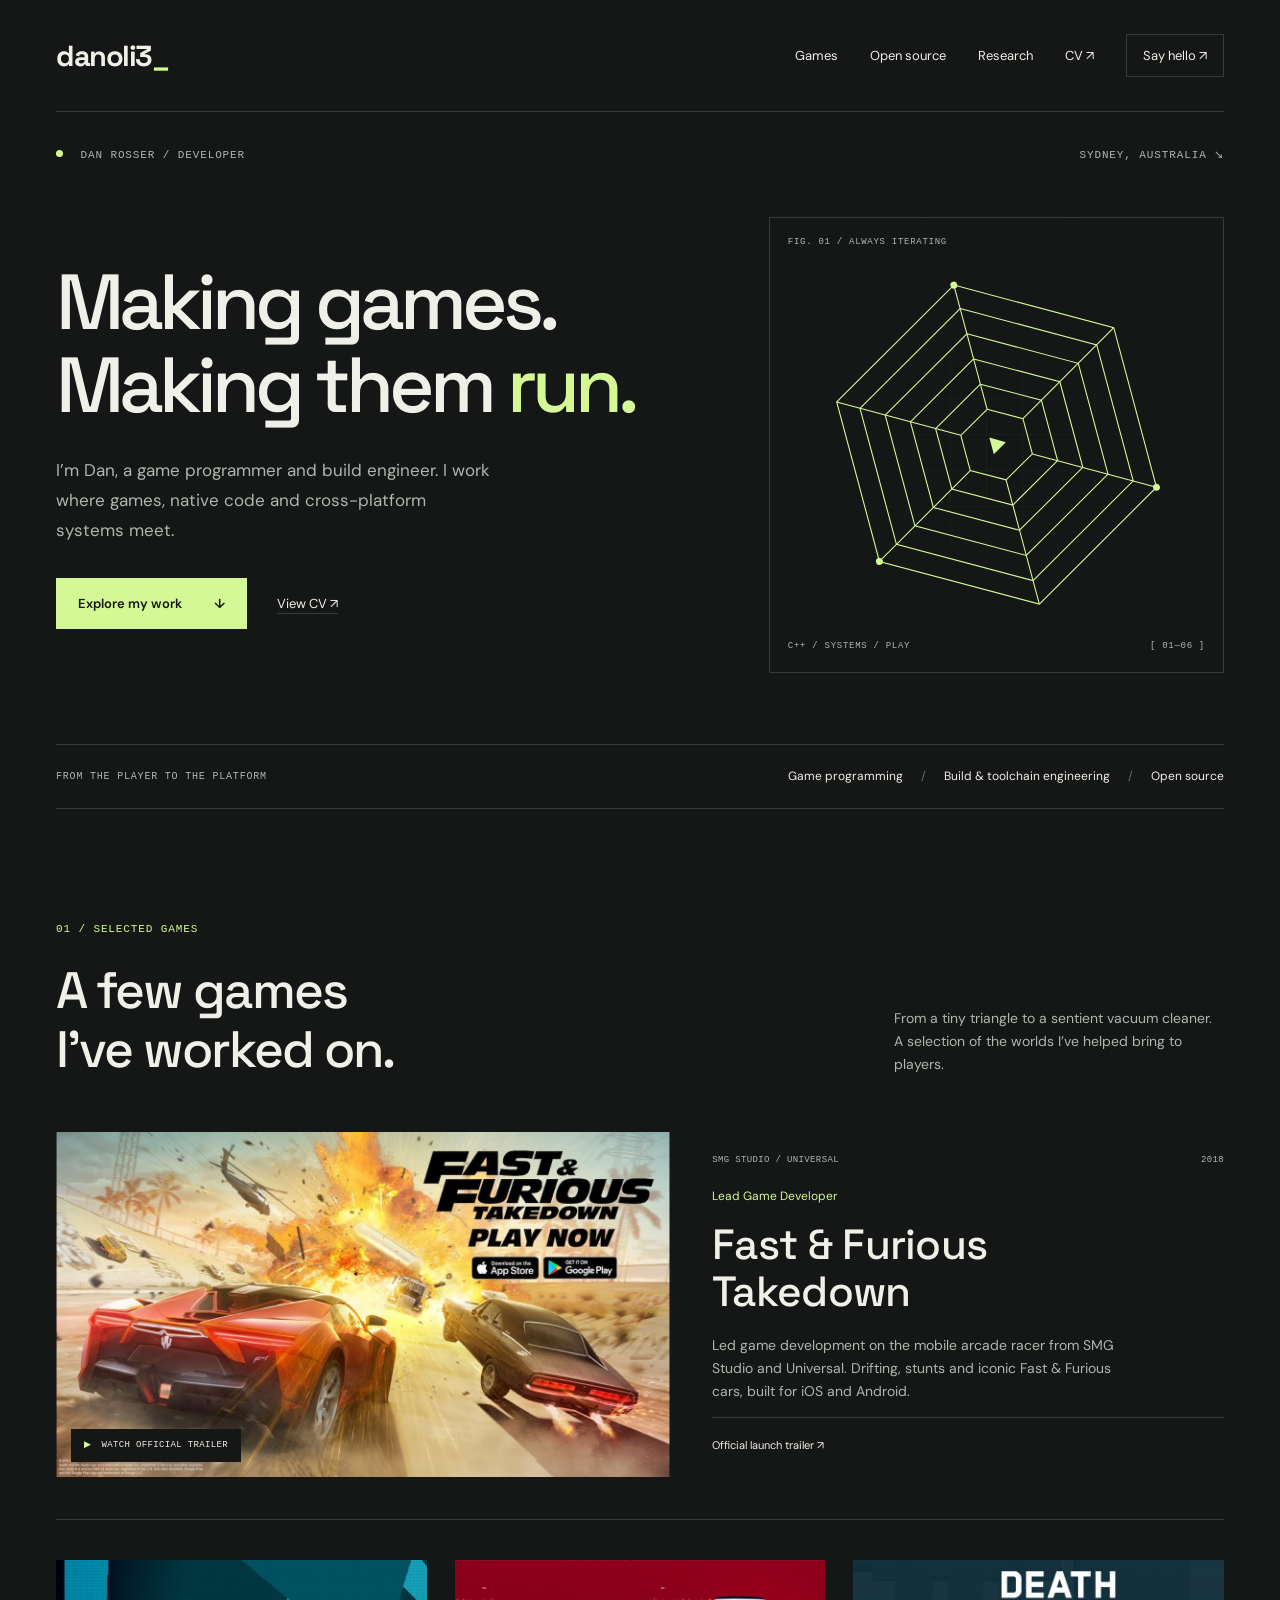
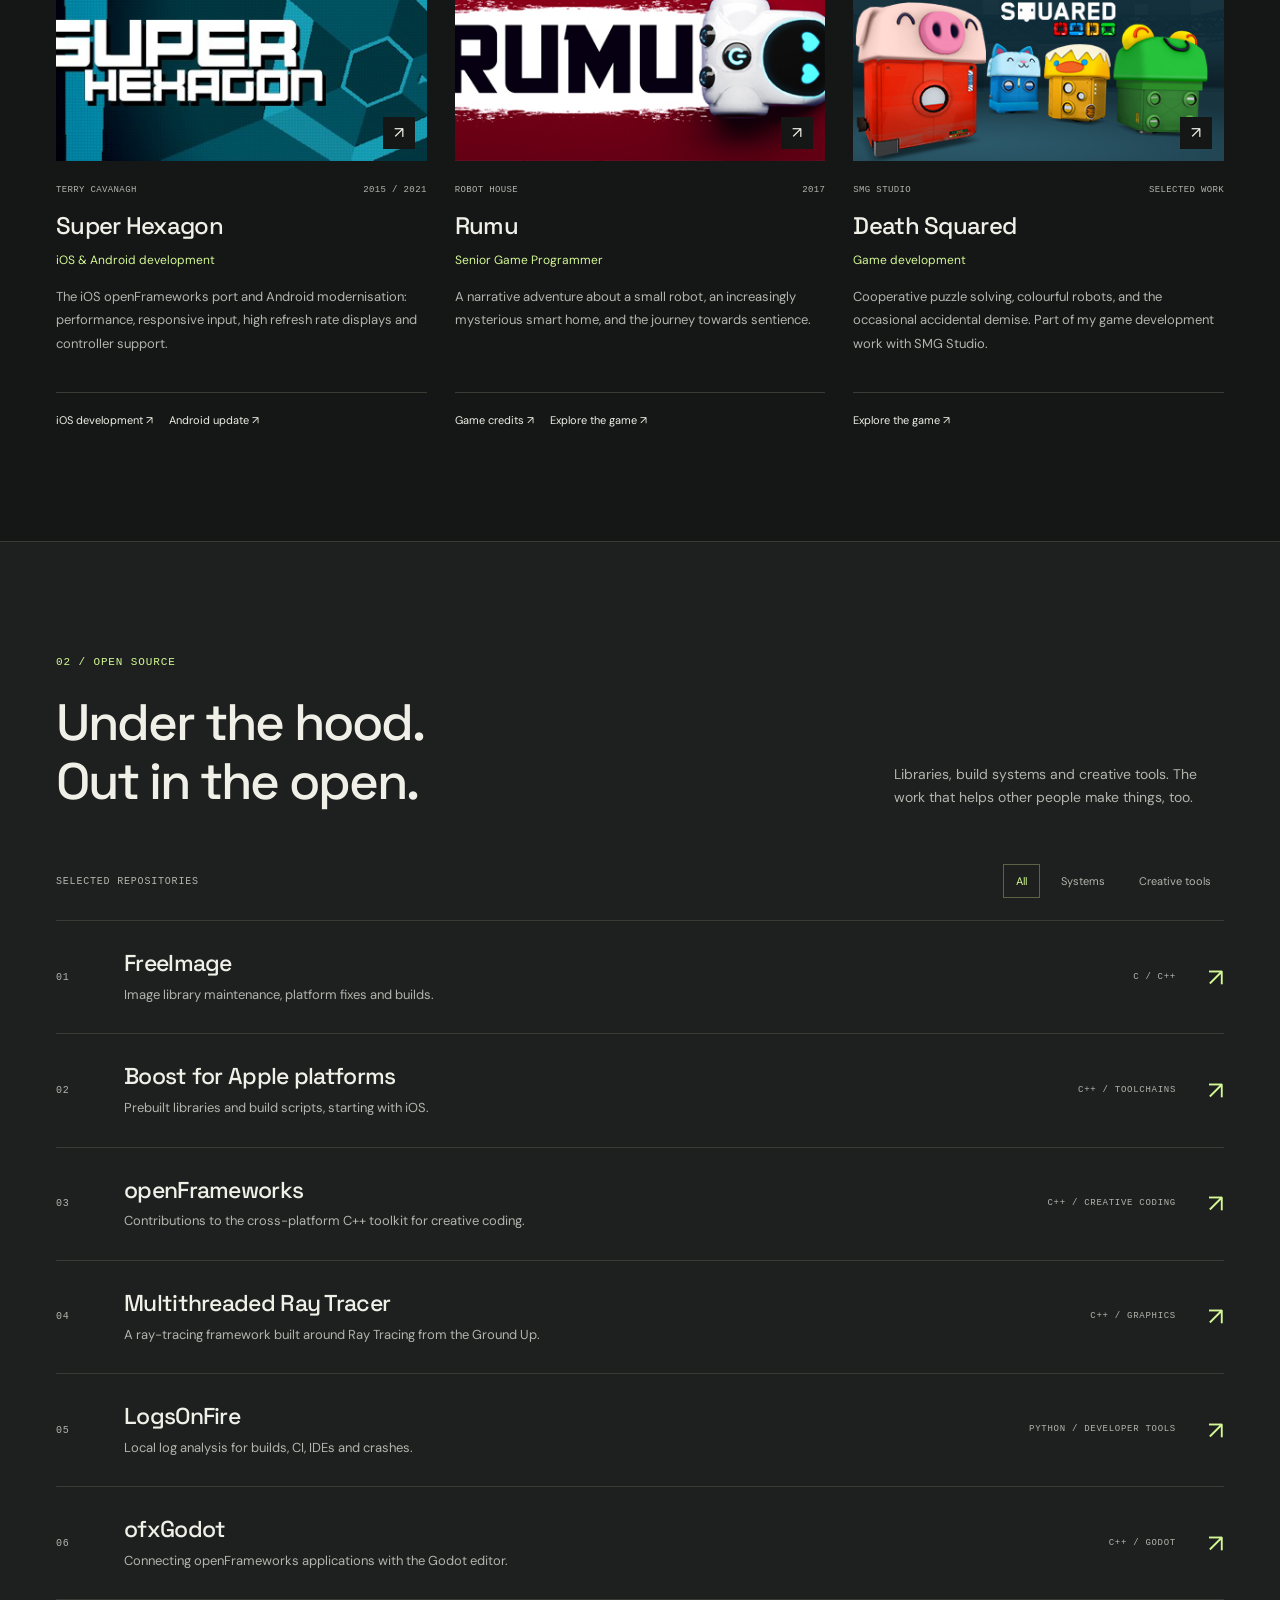
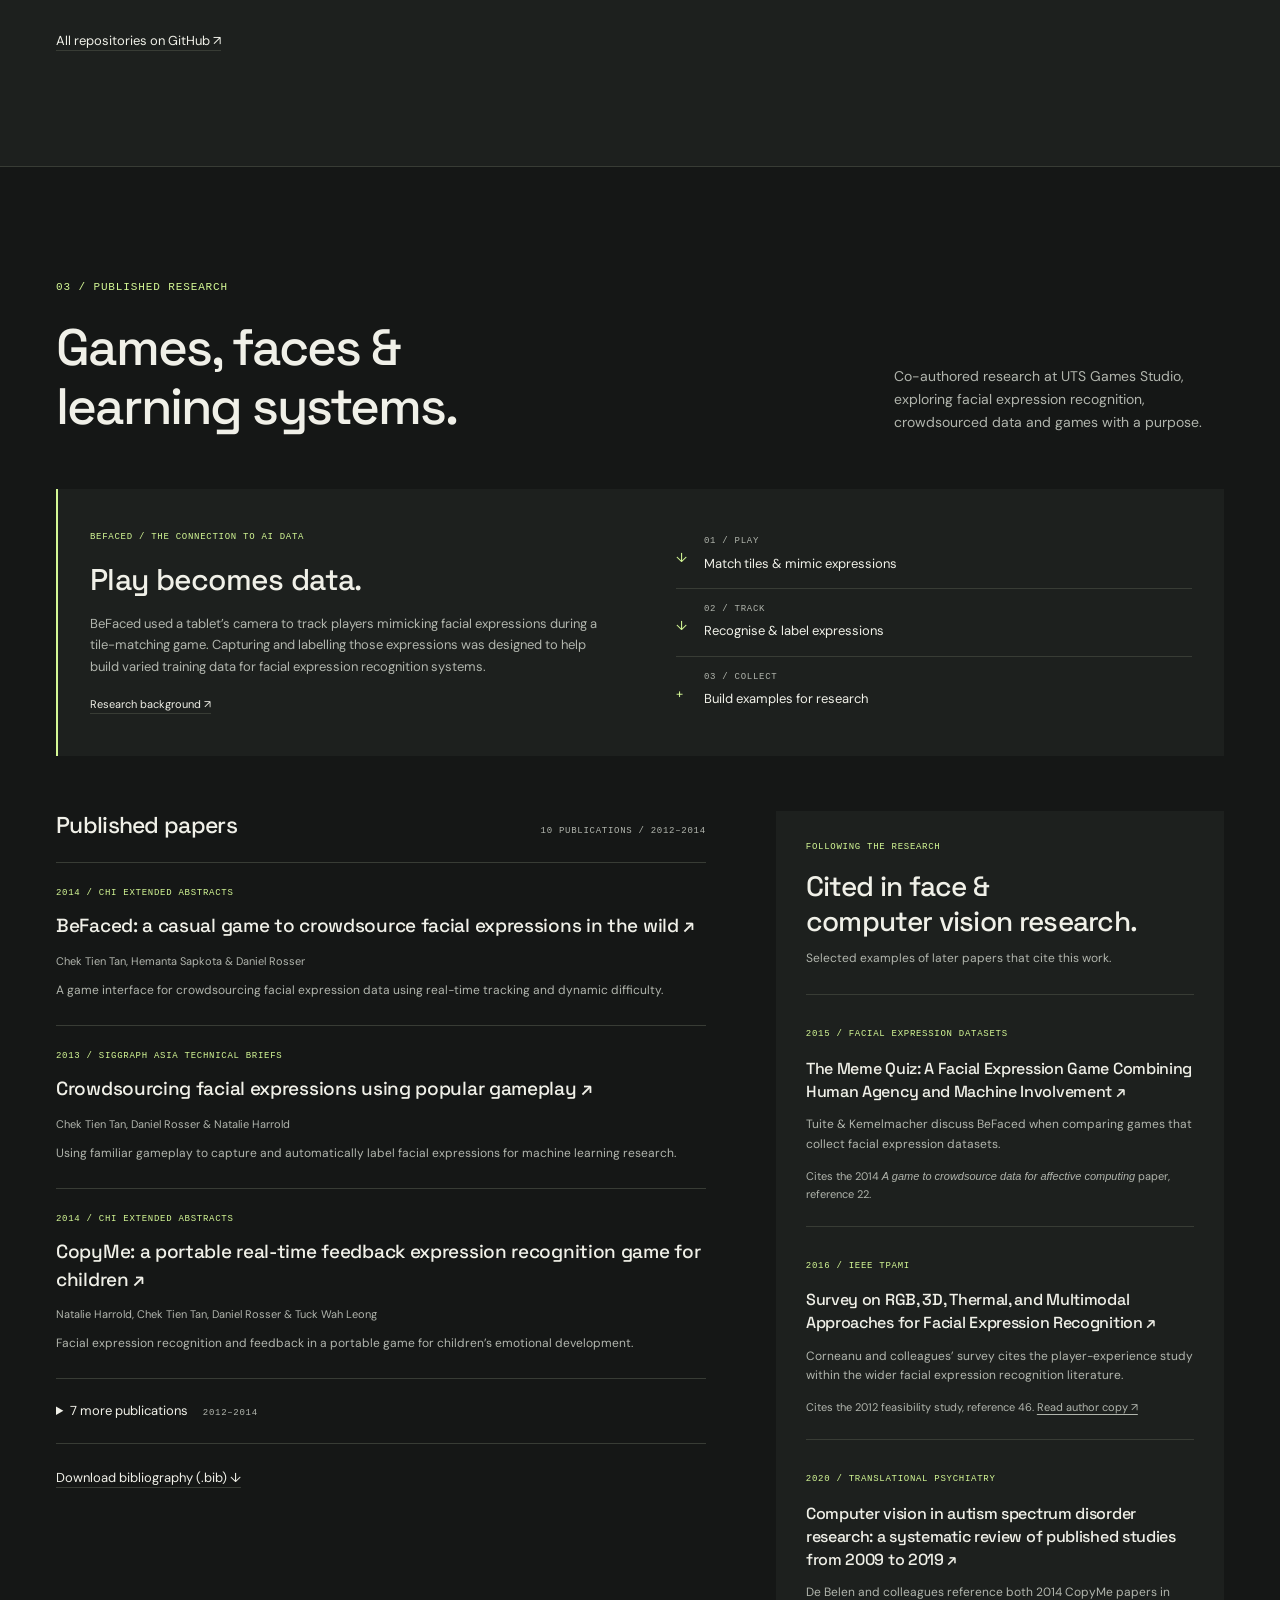
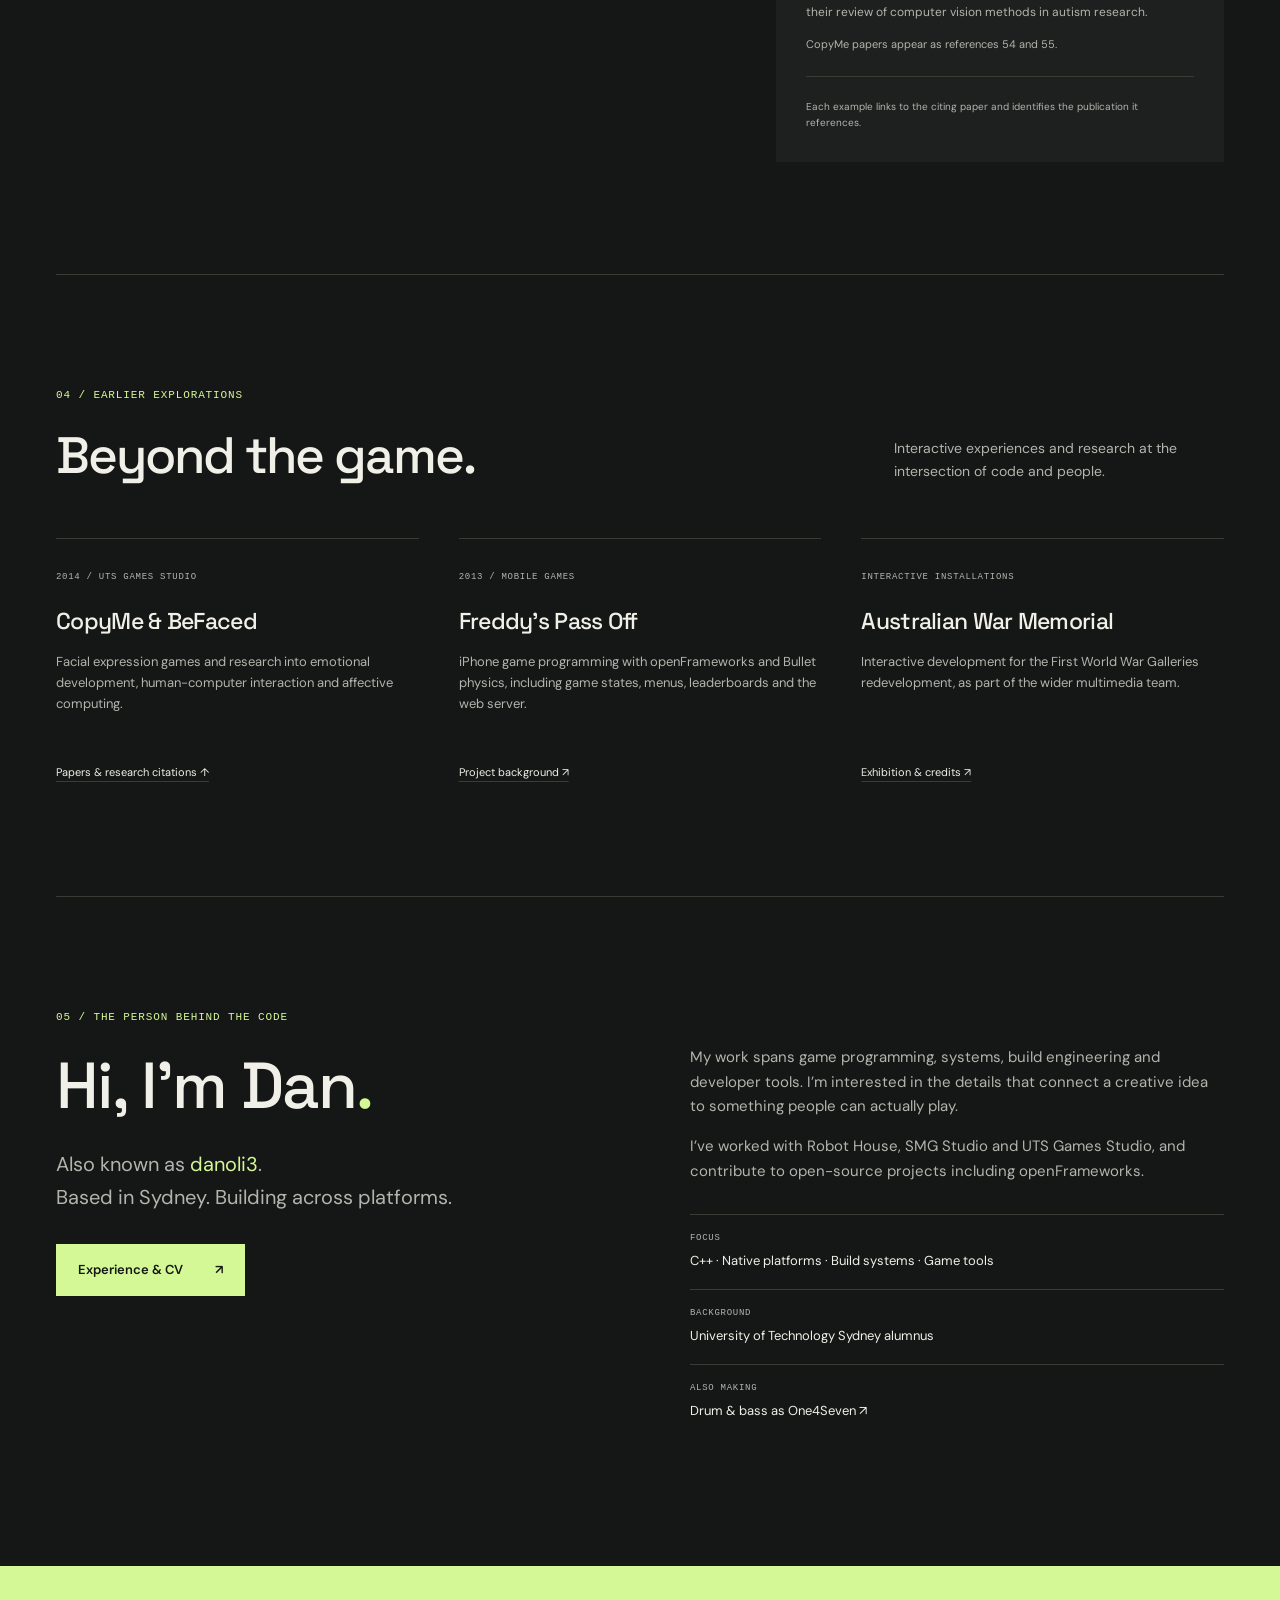
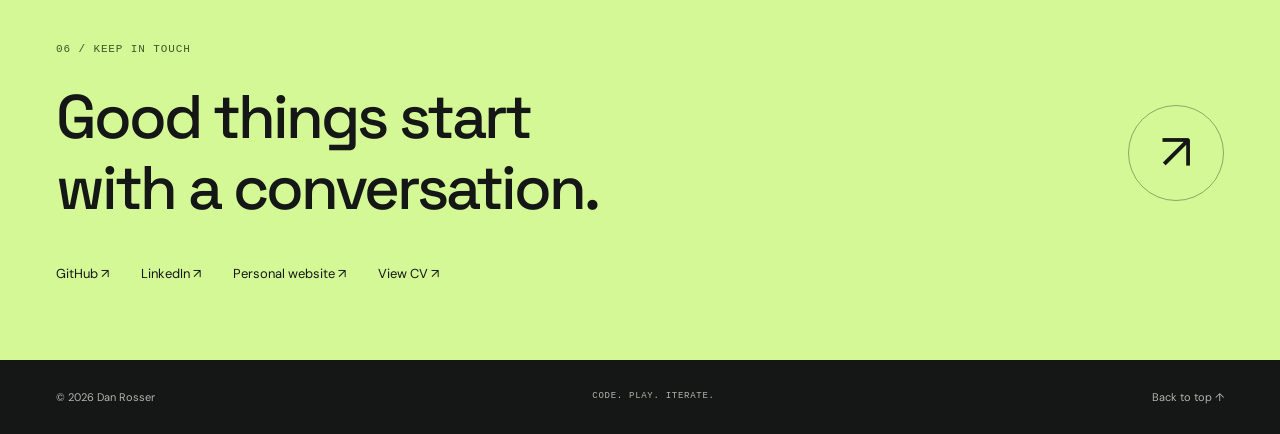
==== commit e2d1a10b: "Feature Fast and Furious Takedown lead development credit" ====
--- a/index.html
+++ b/index.html
@@ -59,6 +59,10 @@
     <section id="games" class="section wrap" aria-labelledby="games-title">
       <div class="section-heading"><div><p class="eyebrow">01 / SELECTED GAMES</p><h2 id="games-title">A few games<br>I’ve worked on.</h2></div><p>From a tiny triangle to a sentient vacuum cleaner. A selection of the worlds I’ve helped bring to players.</p></div>
       <div class="game-grid">
+        <article class="game game-feature">
+          <a class="game-image trailer-image" href="https://www.youtube.com/watch?v=sXooOX17FNs" aria-label="Watch the official Fast and Furious Takedown trailer on YouTube"><img src="assets/fast-and-furious-takedown.jpg" width="1280" height="720" alt="Fast and Furious Takedown official trailer thumbnail" loading="lazy"><span class="trailer-badge"><span aria-hidden="true">▶</span> WATCH OFFICIAL TRAILER</span></a>
+          <div class="game-feature-copy"><div class="game-meta mono"><span>SMG STUDIO / UNIVERSAL</span><span>2018</span></div><p class="role">Lead Game Developer</p><h3>Fast & Furious<br>Takedown</h3><p>Led game development on the mobile arcade racer from SMG Studio and Universal. Drifting, stunts and iconic Fast & Furious cars, built for iOS and Android.</p><div class="source-links"><a href="https://www.youtube.com/watch?v=sXooOX17FNs">Official launch trailer ↗</a></div></div>
+        </article>
         <article class="game">
           <a class="game-image hexagon-image" href="https://store.steampowered.com/app/221640/Super_Hexagon/" aria-label="Super Hexagon on Steam"><img src="assets/super-hexagon.jpg" width="460" height="215" alt="Super Hexagon cover art" loading="lazy"><span class="image-arrow" aria-hidden="true">↗</span></a>
           <div class="game-meta mono"><span>TERRY CAVANAGH</span><span>2015 / 2021</span></div>
--- a/styles.css
+++ b/styles.css
@@ -2,6 +2,25 @@
 
 :root{color-scheme:dark;--bg:#151716;--panel:#1d201e;--ink:#f0f0e8;--muted:#b1b5ad;--line:#383c35;--accent:#d4f895;--mono:"SFMono-Regular",Consolas,"Liberation Mono",monospace;--heading:"Space Grotesk",Arial,sans-serif;--body:"DM Sans",Arial,sans-serif}
 *{box-sizing:border-box}html{scroll-behavior:smooth;scroll-padding-top:30px}body{margin:0;background:var(--bg);color:var(--ink);font:16px/1.65 var(--body);-webkit-font-smoothing:antialiased}a{color:inherit;text-decoration:none}button{font:inherit}a,button{-webkit-tap-highlight-color:transparent}a:focus-visible,button:focus-visible{outline:2px solid var(--accent);outline-offset:6px}::selection{background:var(--accent);color:var(--bg)}.wrap{width:min(1280px,calc(100% - 112px));margin-inline:auto}.mono,.eyebrow{font:11px/1.5 var(--mono);letter-spacing:.08em}.accent{color:var(--accent)}.skip-link{position:absolute;left:24px;top:-100px;z-index:10;padding:12px;background:var(--accent);color:var(--bg)}.skip-link:focus{top:12px}.site-header{display:flex;align-items:center;justify-content:space-between;min-height:112px;border-bottom:1px solid var(--line)}.wordmark{font:700 29px/1 var(--heading);letter-spacing:-1.5px}.wordmark span{color:var(--accent)}nav{display:flex;gap:32px;align-items:center;font-size:13px}nav a:hover,.text-link:hover,.source-links a:hover,.site-footer a:hover{color:var(--accent)}.nav-contact{border:1px solid var(--line);padding:10px 16px}.nav-contact:hover{border-color:var(--accent)}.hero{padding-top:35px}.hero-topline{display:flex;justify-content:space-between;color:var(--muted)}.status-dot{display:inline-block;width:7px;height:7px;background:var(--accent);border-radius:50%;margin:0 10px 1px 0}.hero-grid{display:grid;grid-template-columns:1.5fr 1fr;align-items:center;gap:30px;min-height:580px;padding:38px 0 55px}.hero-copy{position:relative;z-index:1}h1,h2,h3,p{margin-top:0}h1,h2,h3{font-family:var(--heading);font-weight:500}h1{font-size:clamp(56px,6.1vw,88px);letter-spacing:-5px;line-height:1.06;margin:0 0 30px}h1 em{font-style:normal;color:var(--accent)}.intro{max-width:440px;font-size:17px;color:var(--muted);line-height:1.75}.hero-actions{display:flex;gap:30px;align-items:center;margin-top:32px}.button{background:var(--accent);color:var(--bg);padding:15px 22px;display:inline-flex;align-items:center;justify-content:space-between;gap:32px;font-weight:600;font-size:13px;transition:background .2s,transform .2s}.button:hover{background:#e5ffb9;transform:translateY(-2px)}.text-link{font-size:13px;display:inline-block;text-decoration:underline;text-underline-offset:5px;text-decoration-color:var(--line)}.hero-art{position:relative;aspect-ratio:1;align-self:center;min-width:0;color:var(--accent);border:1px solid var(--line);overflow:hidden}.art-grid{position:absolute;inset:0;background-image:linear-gradient(#d4f89508 1px,transparent 1px),linear-gradient(90deg,#d4f89508 1px,transparent 1px);background-size:36px 36px;mask-image:radial-gradient(ellipse,black,transparent 80%)}.art-label{position:absolute;top:18px;left:18px;color:var(--muted);font-size:9px}.wireform{width:100%;height:100%;padding:18px;transform:rotate(-15deg)}.wire-orbit{transform-origin:240px 240px;animation:orbit 50s linear infinite}.art-bottom{position:absolute;bottom:18px;left:18px;right:18px;display:flex;justify-content:space-between;font-size:9px;color:var(--muted)}@keyframes orbit{to{transform:rotate(360deg)}}.hero-foot{border-block:1px solid var(--line);padding:22px 0;display:flex;justify-content:space-between;align-items:center;gap:20px}.hero-foot>.mono{font-size:10px;color:var(--muted)}.hero-foot p{font-size:12px;margin:0}.hero-foot p span{margin:0 15px;color:#68705e}.section{padding-block:112px}.eyebrow{color:var(--accent);margin-bottom:24px}h2{font-size:clamp(34px,4vw,54px);letter-spacing:-2px;line-height:1.15;margin-bottom:0}.section-heading{display:flex;justify-content:space-between;align-items:flex-end;gap:60px;margin-bottom:52px}.section-heading>p{max-width:330px;color:var(--muted);font-size:14px;margin-bottom:3px}.game-grid{display:grid;grid-template-columns:repeat(3,minmax(0,1fr));gap:28px}.game-image{position:relative;display:block;aspect-ratio:460/250;overflow:hidden;background:var(--panel)}.game-image img{height:100%;width:100%;object-fit:cover;transition:transform .5s}.game-image:hover img{transform:scale(1.045)}.image-arrow{position:absolute;bottom:12px;right:12px;background:var(--bg);height:32px;width:32px;text-align:center;line-height:32px}.game-meta{display:flex;justify-content:space-between;gap:8px;color:var(--muted);font-size:9px;letter-spacing:.04em;margin:23px 0 13px}h3{font-size:24px;line-height:1.25;letter-spacing:-.7px;margin-bottom:10px}.game .role{font-size:12px;color:var(--accent);margin-bottom:14px}.game>p:not(.role){color:var(--muted);font-size:13px;line-height:1.8;min-height:94px}.source-links{display:flex;flex-wrap:wrap;gap:16px;font-size:11px;padding-top:18px;border-top:1px solid var(--line)}.projects-section{background:var(--panel);border-block:1px solid var(--line)}.project-toolbar{display:flex;align-items:center;justify-content:space-between;gap:20px;margin-bottom:22px;color:var(--muted)}.project-toolbar>.mono{font-size:10px}.filters{display:flex;gap:8px}.filters[hidden]{display:none}.filters button{color:var(--muted);font-size:11px;border:1px solid transparent;background:none;padding:7px 12px;cursor:pointer}.filters button[aria-pressed="true"]{color:var(--accent);border-color:#586445}.filters button:hover{color:var(--accent)}.project-row{display:grid;grid-template-columns:48px 1fr 210px 28px;gap:20px;align-items:center;padding:28px 0;border-top:1px solid var(--line);transition:padding .2s}.project-row[hidden]{display:none}.project-row:last-child{border-bottom:1px solid var(--line)}.project-row:hover{padding-inline:12px}.project-number{color:var(--muted);font-size:10px}.project-row h3{font-size:23px;margin-bottom:6px}.project-row p{margin-bottom:0;font-size:13px;color:var(--muted)}.project-stack{font-size:9px;color:var(--muted);text-align:right}.project-arrow{font-size:25px;color:var(--accent);text-align:right}.all-projects{margin-top:30px}.projects-count{color:var(--muted);font-size:10px;margin-top:20px}.archive-list{display:grid;grid-template-columns:repeat(3,minmax(0,1fr));gap:40px}.archive-list article{border-top:1px solid var(--line);padding-top:22px}.archive-list .mono{font-size:9px;color:var(--muted)}.archive-list h3{margin:19px 0 15px;font-size:23px}.archive-list p{color:var(--muted);font-size:13px;min-height:94px}.archive-list .text-link{font-size:11px}.about-section{border-top:1px solid var(--line);display:grid;grid-template-columns:1fr 1fr;gap:100px}.about-heading h2{font-size:65px}.about-lead{font-size:20px;line-height:1.65;color:var(--muted);margin:24px 0 30px}.about-details{padding-top:36px}.about-details>p{color:var(--muted);font-size:15px}.about-details dl{margin-top:30px}.about-details dl>div{padding:17px 0;border-top:1px solid var(--line)}dt{color:var(--muted);font-size:9px!important}dd{margin:5px 0 0;font-size:13px}.about-details a:hover{text-decoration:underline}.contact-section{background:var(--accent);color:var(--bg);padding:75px 0}.contact-section .eyebrow{color:#44552b}.contact-heading{display:flex;justify-content:space-between;align-items:center;gap:24px}.contact-heading h2{font-size:clamp(35px,4.8vw,68px);letter-spacing:-3px}.contact-arrow{display:flex;align-items:center;justify-content:center;border:1px solid #1517165c;border-radius:50%;width:96px;height:96px;font-size:50px;flex-shrink:0;transition:transform .2s}.contact-arrow:hover{transform:rotate(10deg)}.contact-links{display:flex;gap:32px;margin-top:40px;font-size:13px}.contact-links a:hover{text-decoration:underline;text-underline-offset:5px}.site-footer{display:flex;align-items:center;justify-content:space-between;gap:20px;padding-block:28px;font-size:11px;color:var(--muted)}.site-footer .mono{font-size:9px}
+
+/* Featured lead development credit and official trailer. */
+.game-feature {
+  grid-column: 1 / -1;
+  display: grid;
+  grid-template-columns: 1.2fr 1fr;
+  gap: 42px;
+  align-items: center;
+  border-bottom: 1px solid var(--line);
+  padding-bottom: 42px;
+  margin-bottom: 12px;
+}
+.game-feature .game-image { aspect-ratio: 16 / 9; }
+.game-feature-copy .game-meta { margin-top: 0; }
+.game-feature-copy h3 { font-size: clamp(30px, 3.3vw, 44px); line-height: 1.1; margin-bottom: 20px; }
+.game-feature-copy > p:not(.role) { font-size: 14px; color: var(--muted); max-width: 430px; }
+.game-feature-copy .role { margin-top: 20px; }
+.trailer-badge { position: absolute; left: 15px; bottom: 15px; display: flex; align-items: center; gap: 10px; background: var(--bg); color: var(--ink); padding: 10px 13px; font: 9px/1.5 var(--mono); letter-spacing: .04em; }
+.trailer-badge > span { color: var(--accent); }
 
 /* Research and publication bibliography. */
 .research-section { border-bottom: 1px solid var(--line); }
@@ -63,6 +82,8 @@
   .research-subheading { flex-direction: column; gap: 10px; }
 }
 @media (max-width: 760px) {
+  .game-feature { grid-template-columns: 1fr; gap: 23px; padding-bottom: 32px; margin-bottom: 0; }
+  .game-feature-copy h3 { font-size: 35px; }
   .research-context, .research-grid { grid-template-columns: 1fr; gap: 30px; }
   .research-context { padding: 25px; margin-bottom: 35px; }
   .research-subheading { flex-direction: row; flex-wrap: wrap; }
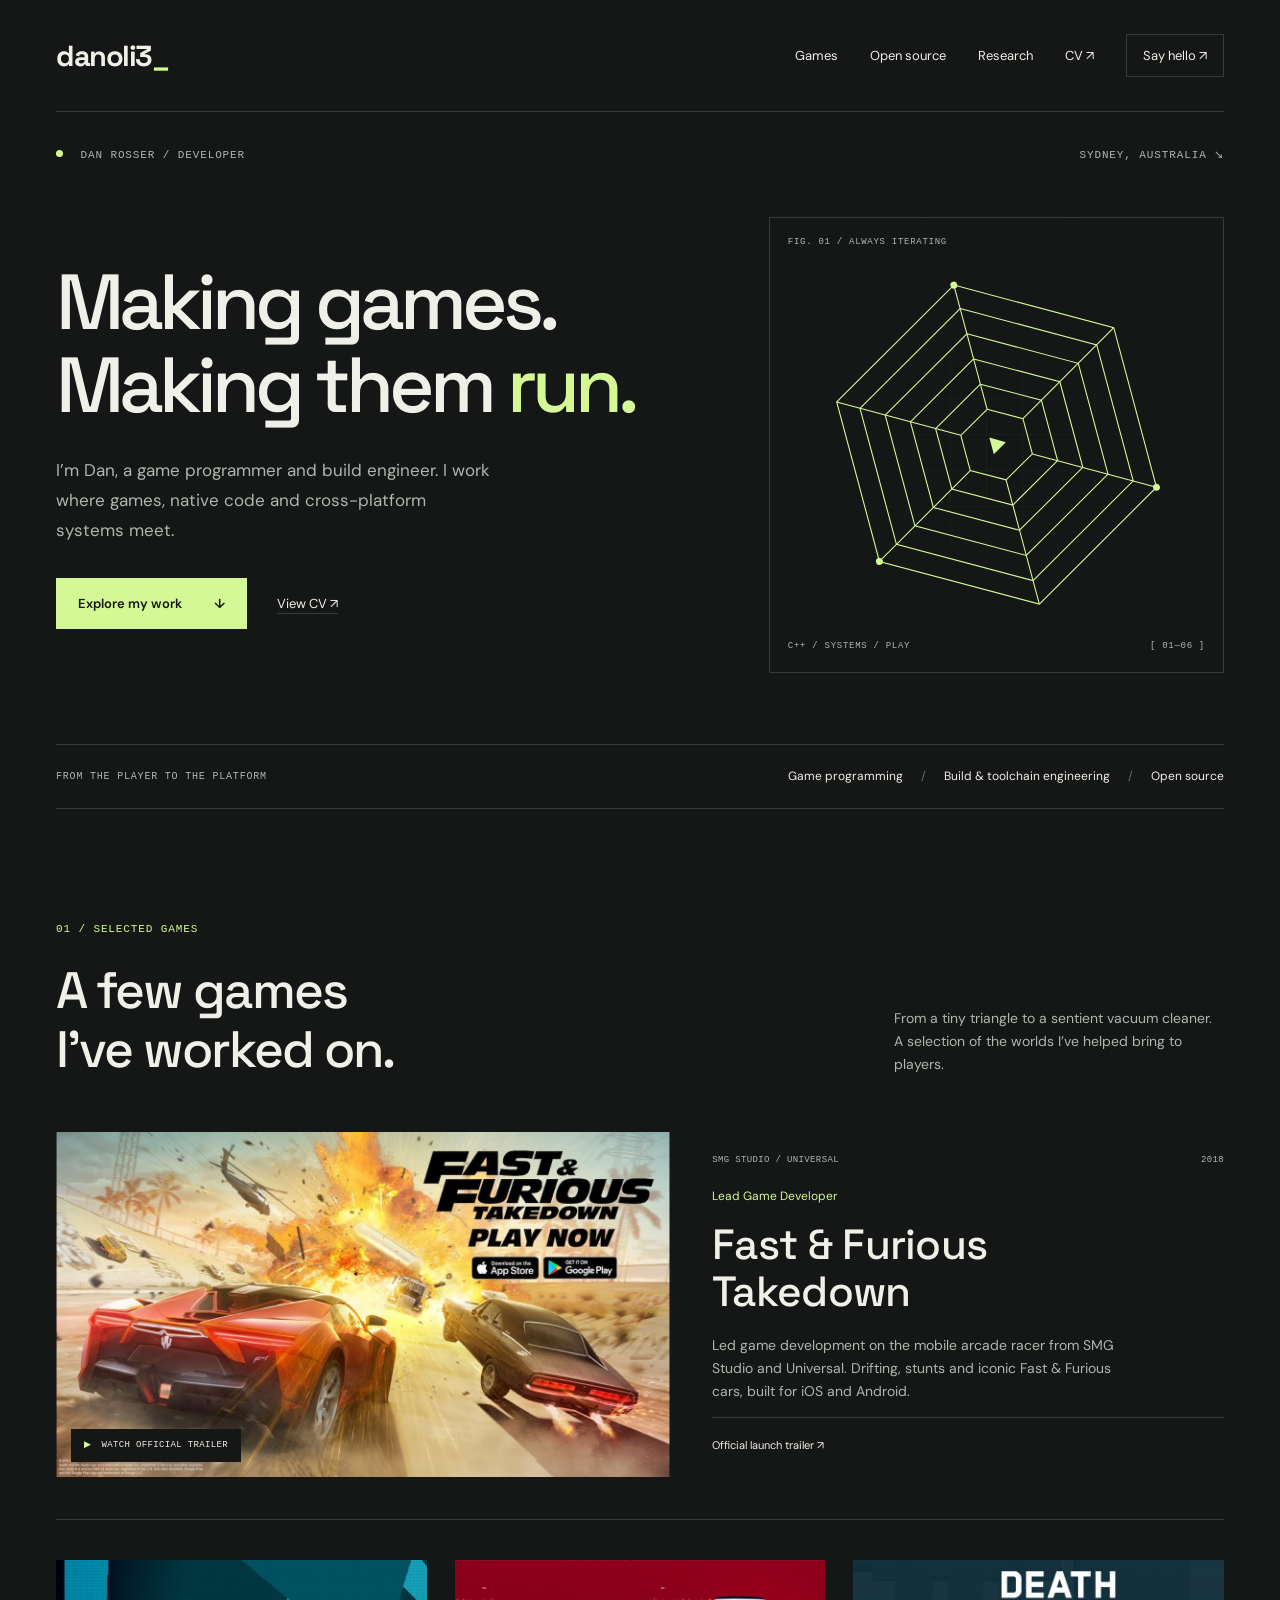
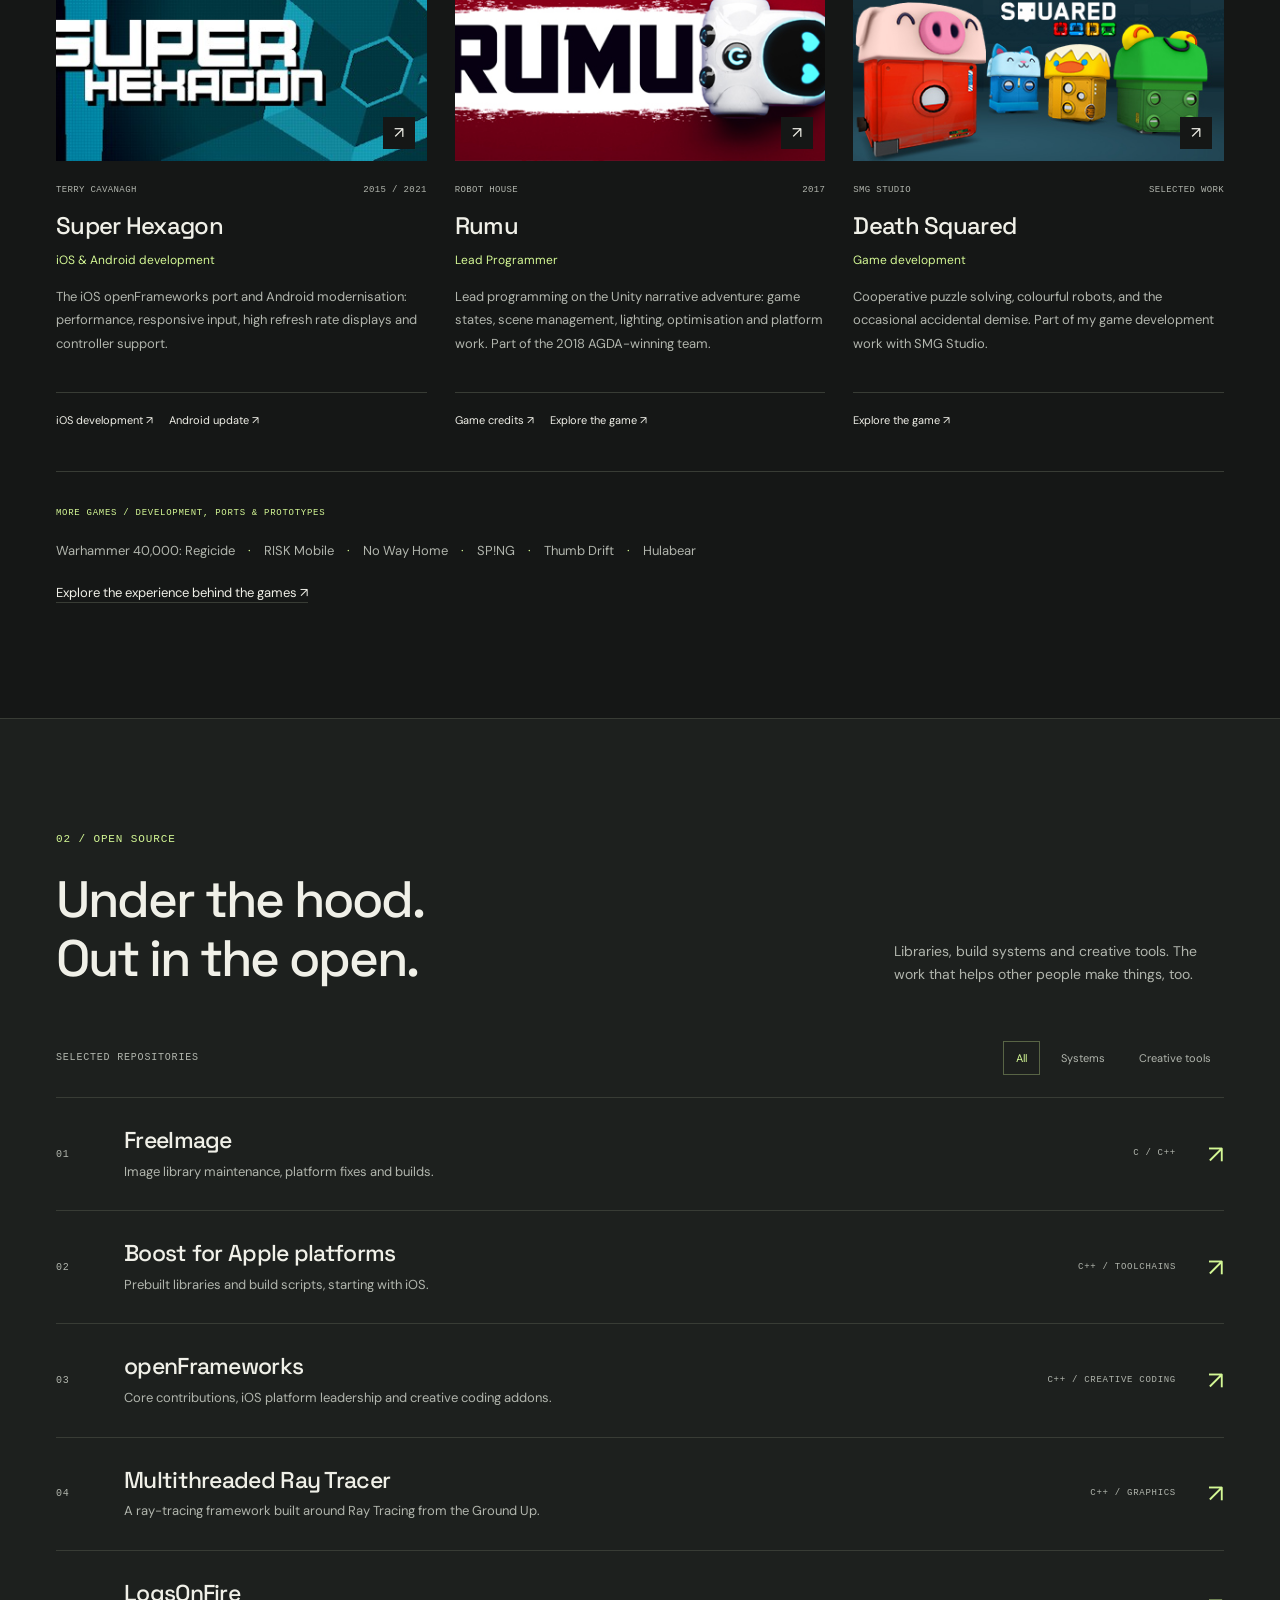
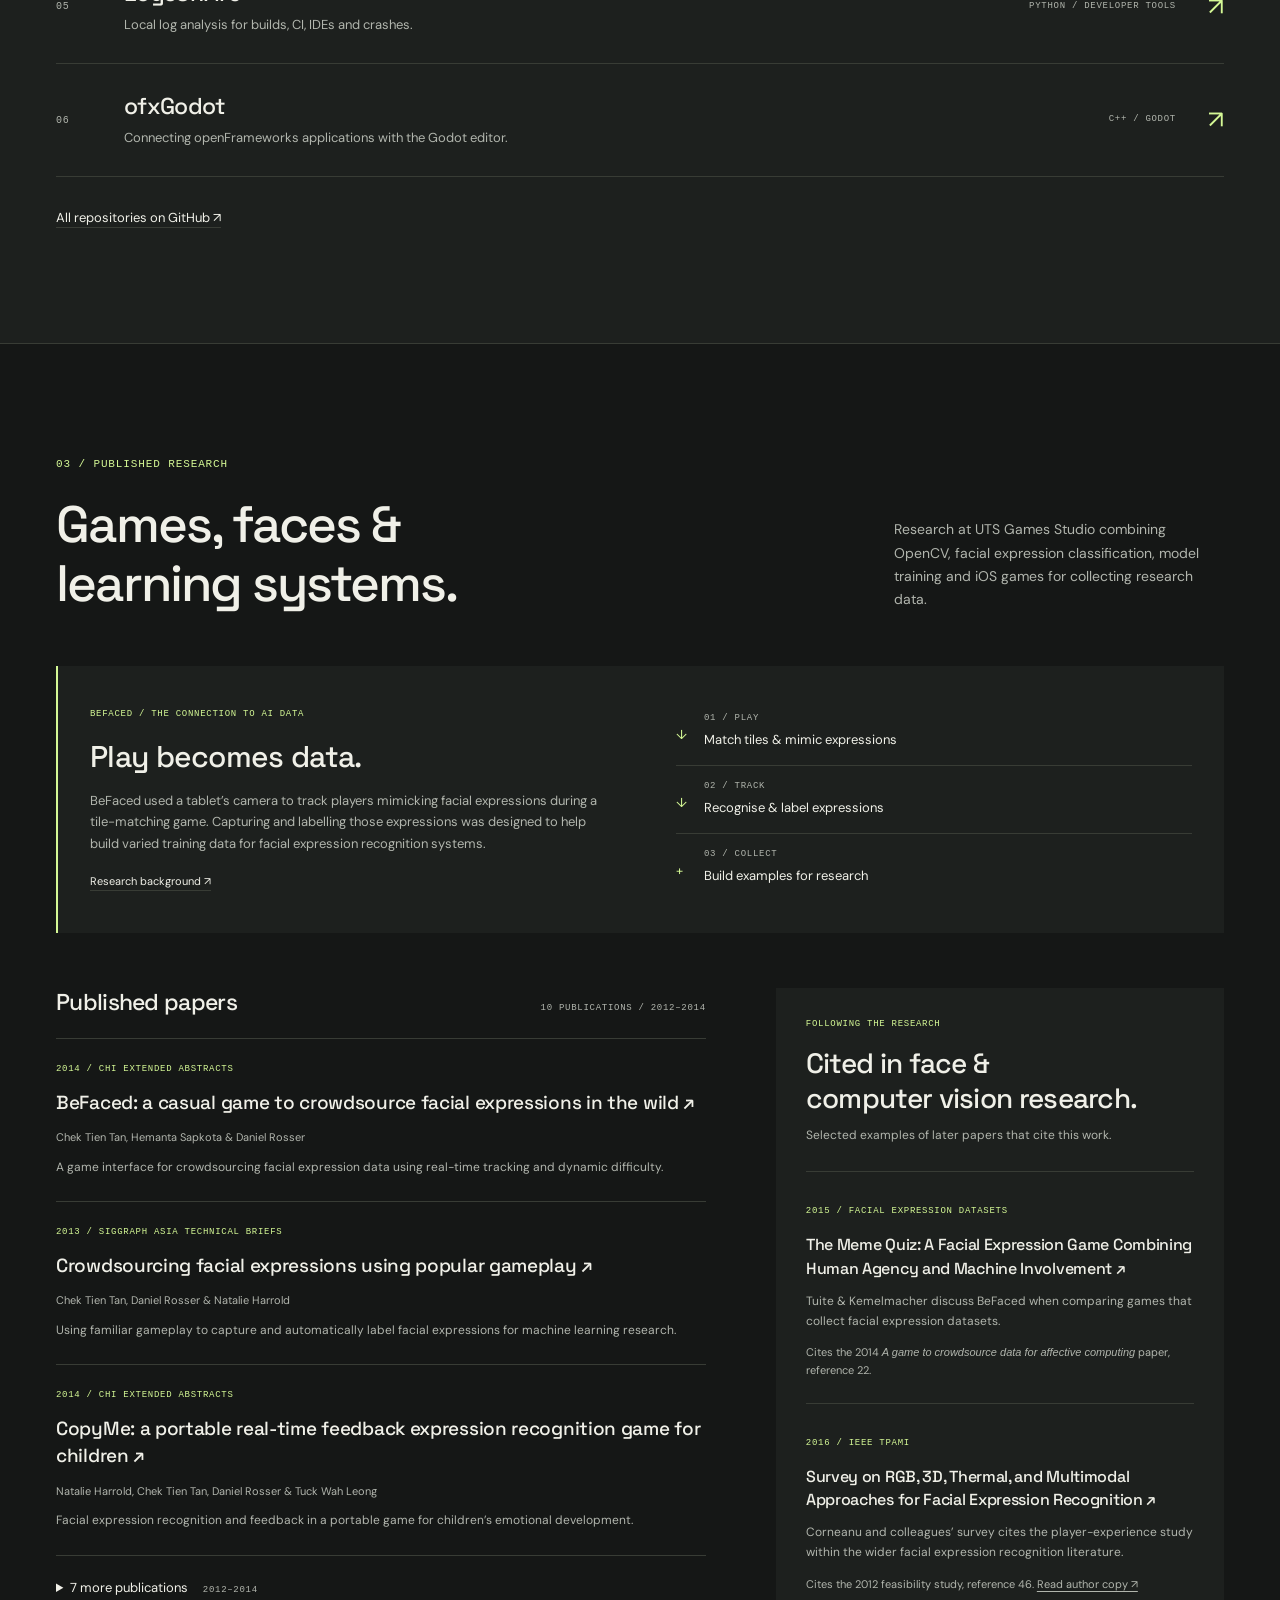
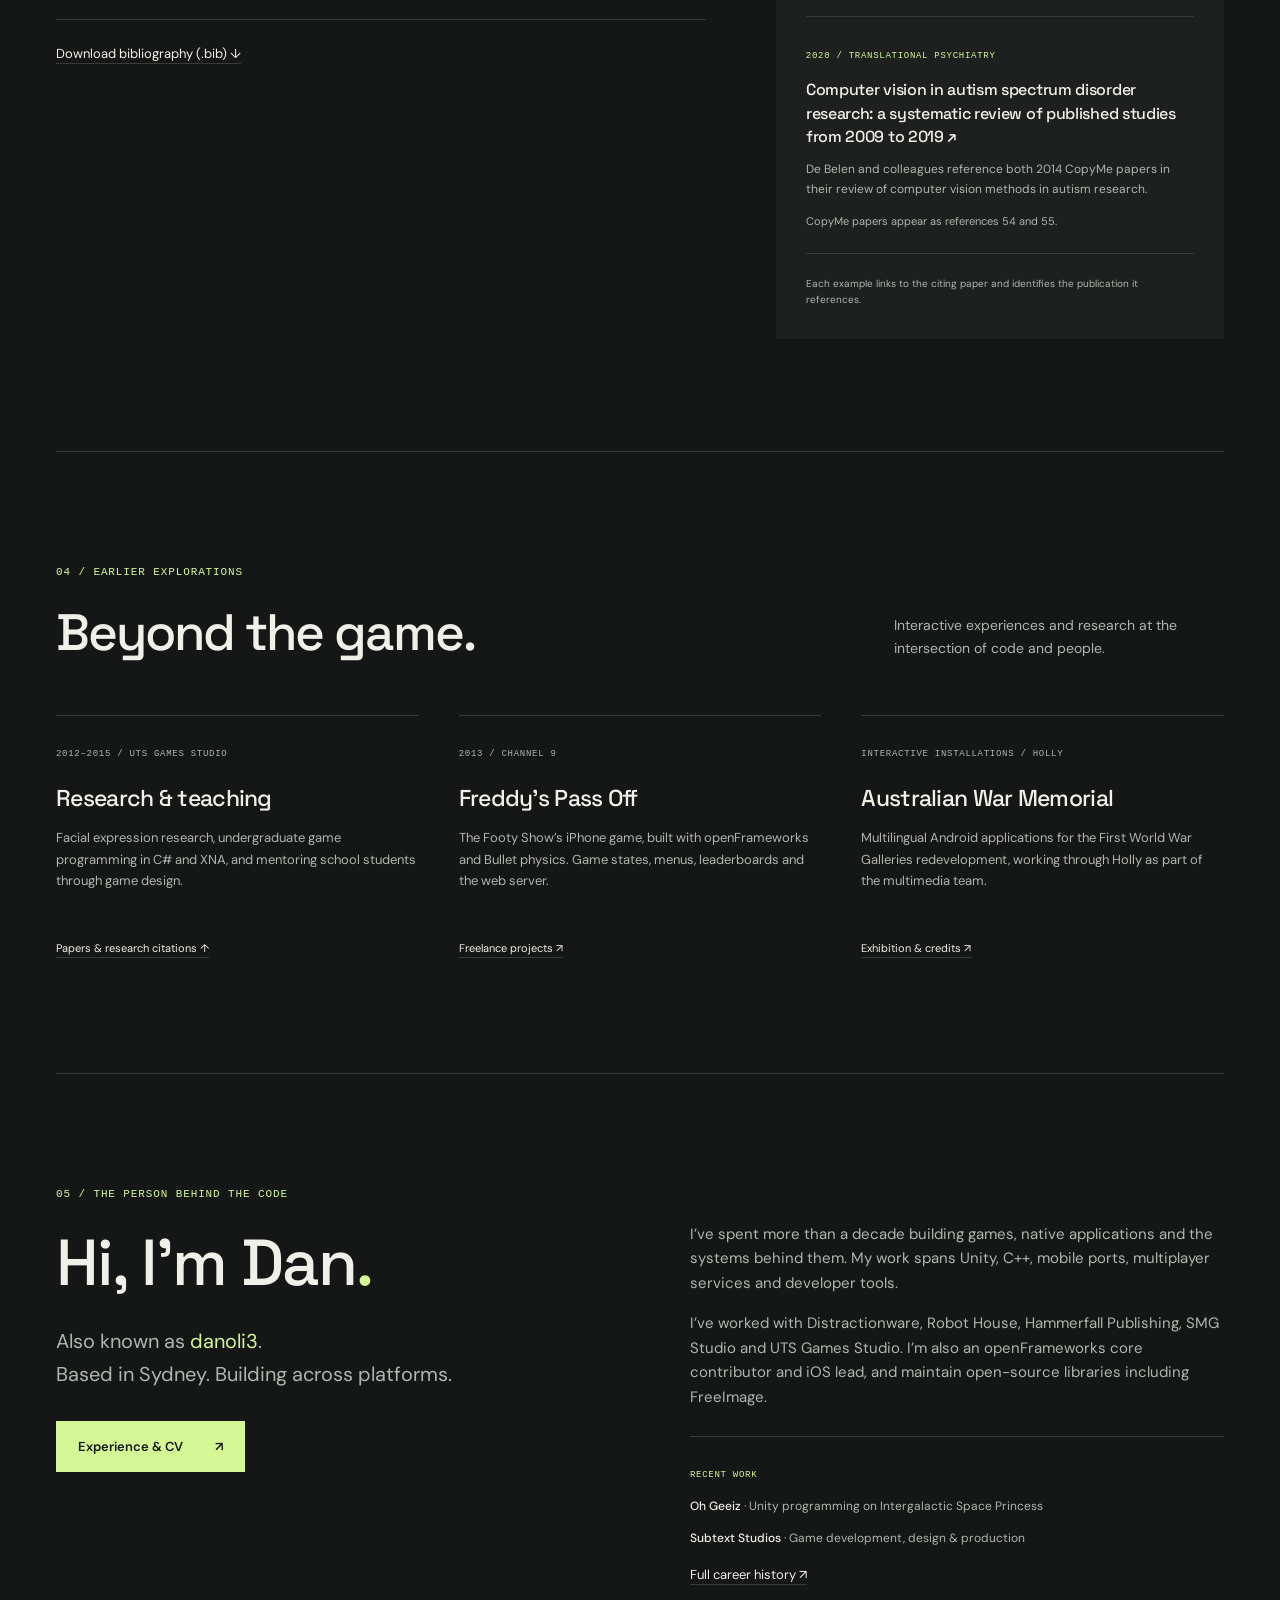
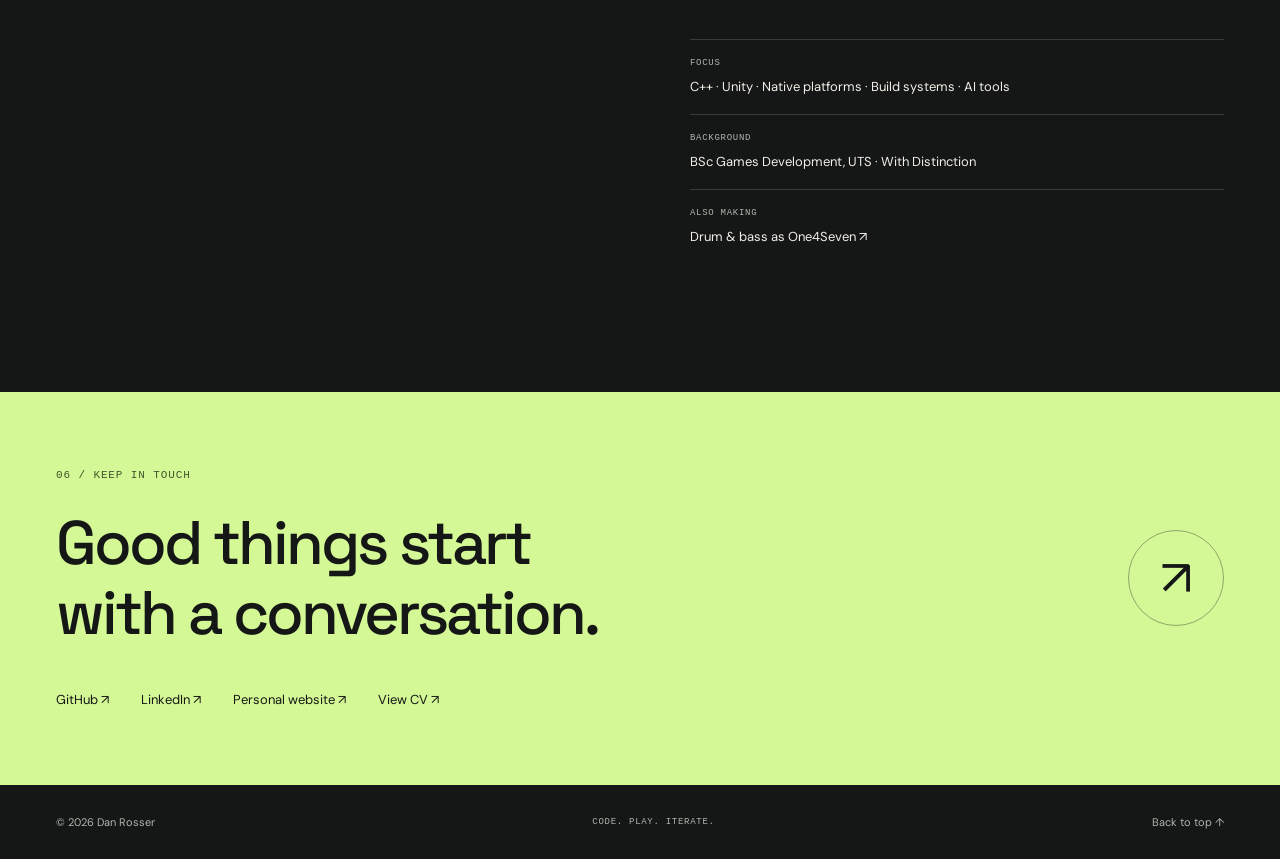
==== commit 79c58da4: "Expand career history from supplied 2026 CVs" ====
--- a/index.html
+++ b/index.html
@@ -73,8 +73,8 @@
         <article class="game">
           <a class="game-image rumu-image" href="https://store.steampowered.com/app/723270/Rumu/" aria-label="Rumu on Steam"><img src="assets/rumu.jpg" width="460" height="215" alt="Rumu cover art, featuring a robot vacuum cleaner" loading="lazy"><span class="image-arrow" aria-hidden="true">↗</span></a>
           <div class="game-meta mono"><span>ROBOT HOUSE</span><span>2017</span></div>
-          <h3>Rumu</h3><p class="role">Senior Game Programmer</p>
-          <p>A narrative adventure about a small robot, an increasingly mysterious smart home, and the journey towards sentience.</p>
+          <h3>Rumu</h3><p class="role">Lead Programmer</p>
+          <p>Lead programming on the Unity narrative adventure: game states, scene management, lighting, optimisation and platform work. Part of the 2018 AGDA-winning team.</p>
           <div class="source-links"><a href="https://www.mobygames.com/game/99711/rumu/credits/windows/">Game credits ↗</a><a href="https://store.steampowered.com/app/723270/Rumu/">Explore the game ↗</a></div>
         </article>
         <article class="game">
@@ -85,6 +85,7 @@
           <div class="source-links"><a href="https://store.steampowered.com/app/471810/Death_Squared/">Explore the game ↗</a></div>
         </article>
       </div>
+      <div class="additional-games"><span class="mono">MORE GAMES / DEVELOPMENT, PORTS & PROTOTYPES</span><p>Warhammer 40,000: Regicide <span>·</span> RISK Mobile <span>·</span> No Way Home <span>·</span> SP!NG <span>·</span> Thumb Drift <span>·</span> Hulabear</p><a class="text-link" href="cv.html#experience">Explore the experience behind the games ↗</a></div>
     </section>
 
     <section id="projects" class="section projects-section" aria-labelledby="projects-title"><div class="wrap">
@@ -93,7 +94,7 @@
       <div class="project-list">
         <a class="project-row" data-category="systems" href="https://github.com/danoli3/FreeImage"><span class="project-number mono">01</span><div><h3>FreeImage</h3><p>Image library maintenance, platform fixes and builds.</p></div><span class="project-stack mono">C / C++</span><span class="project-arrow" aria-hidden="true">↗</span></a>
         <a class="project-row" data-category="systems" href="https://github.com/danoli3/ofxiOSBoost"><span class="project-number mono">02</span><div><h3>Boost for Apple platforms</h3><p>Prebuilt libraries and build scripts, starting with iOS.</p></div><span class="project-stack mono">C++ / TOOLCHAINS</span><span class="project-arrow" aria-hidden="true">↗</span></a>
-        <a class="project-row" data-category="creative" href="https://github.com/danoli3/openFrameworks"><span class="project-number mono">03</span><div><h3>openFrameworks</h3><p>Contributions to the cross-platform C++ toolkit for creative coding.</p></div><span class="project-stack mono">C++ / CREATIVE CODING</span><span class="project-arrow" aria-hidden="true">↗</span></a>
+        <a class="project-row" data-category="creative" href="https://github.com/danoli3/openFrameworks"><span class="project-number mono">03</span><div><h3>openFrameworks</h3><p>Core contributions, iOS platform leadership and creative coding addons.</p></div><span class="project-stack mono">C++ / CREATIVE CODING</span><span class="project-arrow" aria-hidden="true">↗</span></a>
         <a class="project-row" data-category="creative" href="https://github.com/danoli3/Multithreaded-Ray-Tracer"><span class="project-number mono">04</span><div><h3>Multithreaded Ray Tracer</h3><p>A ray-tracing framework built around Ray Tracing from the Ground Up.</p></div><span class="project-stack mono">C++ / GRAPHICS</span><span class="project-arrow" aria-hidden="true">↗</span></a>
         <a class="project-row" data-category="systems" href="https://github.com/danoli3/LogsOnFire"><span class="project-number mono">05</span><div><h3>LogsOnFire</h3><p>Local log analysis for builds, CI, IDEs and crashes.</p></div><span class="project-stack mono">PYTHON / DEVELOPER TOOLS</span><span class="project-arrow" aria-hidden="true">↗</span></a>
         <a class="project-row" data-category="creative" href="https://github.com/danoli3/ofxGodot"><span class="project-number mono">06</span><div><h3>ofxGodot</h3><p>Connecting openFrameworks applications with the Godot editor.</p></div><span class="project-stack mono">C++ / GODOT</span><span class="project-arrow" aria-hidden="true">↗</span></a>
@@ -103,7 +104,7 @@
     </div></section>
 
     <section id="research" class="section research-section wrap" aria-labelledby="research-title">
-      <div class="section-heading"><div><p class="eyebrow">03 / PUBLISHED RESEARCH</p><h2 id="research-title">Games, faces &<br>learning systems.</h2></div><p>Co-authored research at UTS Games Studio, exploring facial expression recognition, crowdsourced data and games with a purpose.</p></div>
+      <div class="section-heading"><div><p class="eyebrow">03 / PUBLISHED RESEARCH</p><h2 id="research-title">Games, faces &<br>learning systems.</h2></div><p>Research at UTS Games Studio combining OpenCV, facial expression classification, model training and iOS games for collecting research data.</p></div>
       <div class="research-context"><div><span class="mono">BEFACED / THE CONNECTION TO AI DATA</span><h3>Play becomes data.</h3><p>BeFaced used a tablet’s camera to track players mimicking facial expressions during a tile-matching game. Capturing and labelling those expressions was designed to help build varied training data for facial expression recognition systems.</p><a class="text-link" href="https://sa2013.siggraph.org/en/attendees/technical-briefs/session/briefs/58.html">Research background ↗</a></div><ol class="research-flow" aria-label="BeFaced data collection approach"><li><span class="mono">01 / PLAY</span>Match tiles & mimic expressions</li><li><span class="mono">02 / TRACK</span>Recognise & label expressions</li><li><span class="mono">03 / COLLECT</span>Build examples for research</li></ol></div>
       <div class="research-grid">
         <div class="publications"><div class="research-subheading"><h3>Published papers</h3><span class="mono">10 PUBLICATIONS / 2012–2014</span></div>
@@ -134,15 +135,15 @@
     <section id="archive" class="section wrap" aria-labelledby="archive-title">
       <div class="section-heading"><div><p class="eyebrow">04 / EARLIER EXPLORATIONS</p><h2 id="archive-title">Beyond the game.</h2></div><p>Interactive experiences and research at the intersection of code and people.</p></div>
       <div class="archive-list">
-        <article><span class="mono">2014 / UTS GAMES STUDIO</span><h3>CopyMe & BeFaced</h3><p>Facial expression games and research into emotional development, human-computer interaction and affective computing.</p><a class="text-link" href="#research">Papers & research citations ↑</a></article>
-        <article><span class="mono">2013 / MOBILE GAMES</span><h3>Freddy’s Pass Off</h3><p>iPhone game programming with openFrameworks and Bullet physics, including game states, menus, leaderboards and the web server.</p><a class="text-link" href="https://au.linkedin.com/in/dan-rosser-31b37926">Project background ↗</a></article>
-        <article><span class="mono">INTERACTIVE INSTALLATIONS</span><h3>Australian War Memorial</h3><p>Interactive development for the First World War Galleries redevelopment, as part of the wider multimedia team.</p><a class="text-link" href="https://www.holly.co.nz/work/australian-war-memorial-first-world-war-galleries-redevelopment-awm-tablets">Exhibition & credits ↗</a></article>
+        <article><span class="mono">2012–2015 / UTS GAMES STUDIO</span><h3>Research & teaching</h3><p>Facial expression research, undergraduate game programming in C# and XNA, and mentoring school students through game design.</p><a class="text-link" href="#research">Papers & research citations ↑</a></article>
+        <article><span class="mono">2013 / CHANNEL 9</span><h3>Freddy’s Pass Off</h3><p>The Footy Show’s iPhone game, built with openFrameworks and Bullet physics. Game states, menus, leaderboards and the web server.</p><a class="text-link" href="cv.html#experience">Freelance projects ↗</a></article>
+        <article><span class="mono">INTERACTIVE INSTALLATIONS / HOLLY</span><h3>Australian War Memorial</h3><p>Multilingual Android applications for the First World War Galleries redevelopment, working through Holly as part of the multimedia team.</p><a class="text-link" href="https://www.holly.co.nz/work/australian-war-memorial-first-world-war-galleries-redevelopment-awm-tablets">Exhibition & credits ↗</a></article>
       </div>
     </section>
 
     <section id="about" class="section about-section wrap" aria-labelledby="about-title">
       <div class="about-heading"><p class="eyebrow">05 / THE PERSON BEHIND THE CODE</p><h2 id="about-title">Hi, I’m Dan<span class="accent">.</span></h2><p class="about-lead">Also known as <span class="accent">danoli3</span>.<br>Based in Sydney. Building across platforms.</p><a class="button" href="cv.html">Experience & CV <span aria-hidden="true">↗</span></a></div>
-      <div class="about-details"><p>My work spans game programming, systems, build engineering and developer tools. I’m interested in the details that connect a creative idea to something people can actually play.</p><p>I’ve worked with Robot House, SMG Studio and UTS Games Studio, and contribute to open-source projects including openFrameworks.</p><dl><div><dt class="mono">FOCUS</dt><dd>C++ · Native platforms · Build systems · Game tools</dd></div><div><dt class="mono">BACKGROUND</dt><dd>University of Technology Sydney alumnus</dd></div><div><dt class="mono">ALSO MAKING</dt><dd><a href="https://soundcloud.com/one4seven">Drum & bass as One4Seven ↗</a></dd></div></dl></div>
+      <div class="about-details"><p>I’ve spent more than a decade building games, native applications and the systems behind them. My work spans Unity, C++, mobile ports, multiplayer services and developer tools.</p><p>I’ve worked with Distractionware, Robot House, Hammerfall Publishing, SMG Studio and UTS Games Studio. I’m also an openFrameworks core contributor and iOS lead, and maintain open-source libraries including FreeImage.</p><div class="experience-preview"><span class="mono">RECENT WORK</span><p><strong>Oh Geeiz</strong> · Unity programming on Intergalactic Space Princess</p><p><strong>Subtext Studios</strong> · Game development, design & production</p><a class="text-link" href="cv.html#experience">Full career history ↗</a></div><dl><div><dt class="mono">FOCUS</dt><dd>C++ · Unity · Native platforms · Build systems · AI tools</dd></div><div><dt class="mono">BACKGROUND</dt><dd>BSc Games Development, UTS · With Distinction</dd></div><div><dt class="mono">ALSO MAKING</dt><dd><a href="https://soundcloud.com/one4seven">Drum & bass as One4Seven ↗</a></dd></div></dl></div>
     </section>
 
     <section id="contact" class="contact-section"><div class="wrap"><p class="eyebrow">06 / KEEP IN TOUCH</p><div class="contact-heading"><h2>Good things start<br>with a conversation.</h2><a class="contact-arrow" href="https://au.linkedin.com/in/dan-rosser-31b37926" aria-label="Connect with Dan on LinkedIn">↗</a></div><div class="contact-links"><a href="https://github.com/danoli3">GitHub ↗</a><a href="https://au.linkedin.com/in/dan-rosser-31b37926">LinkedIn ↗</a><a href="https://www.danoli3.com/">Personal website ↗</a><a href="cv.html">View CV ↗</a></div></div></section>
--- a/styles.css
+++ b/styles.css
@@ -4,6 +4,14 @@
 *{box-sizing:border-box}html{scroll-behavior:smooth;scroll-padding-top:30px}body{margin:0;background:var(--bg);color:var(--ink);font:16px/1.65 var(--body);-webkit-font-smoothing:antialiased}a{color:inherit;text-decoration:none}button{font:inherit}a,button{-webkit-tap-highlight-color:transparent}a:focus-visible,button:focus-visible{outline:2px solid var(--accent);outline-offset:6px}::selection{background:var(--accent);color:var(--bg)}.wrap{width:min(1280px,calc(100% - 112px));margin-inline:auto}.mono,.eyebrow{font:11px/1.5 var(--mono);letter-spacing:.08em}.accent{color:var(--accent)}.skip-link{position:absolute;left:24px;top:-100px;z-index:10;padding:12px;background:var(--accent);color:var(--bg)}.skip-link:focus{top:12px}.site-header{display:flex;align-items:center;justify-content:space-between;min-height:112px;border-bottom:1px solid var(--line)}.wordmark{font:700 29px/1 var(--heading);letter-spacing:-1.5px}.wordmark span{color:var(--accent)}nav{display:flex;gap:32px;align-items:center;font-size:13px}nav a:hover,.text-link:hover,.source-links a:hover,.site-footer a:hover{color:var(--accent)}.nav-contact{border:1px solid var(--line);padding:10px 16px}.nav-contact:hover{border-color:var(--accent)}.hero{padding-top:35px}.hero-topline{display:flex;justify-content:space-between;color:var(--muted)}.status-dot{display:inline-block;width:7px;height:7px;background:var(--accent);border-radius:50%;margin:0 10px 1px 0}.hero-grid{display:grid;grid-template-columns:1.5fr 1fr;align-items:center;gap:30px;min-height:580px;padding:38px 0 55px}.hero-copy{position:relative;z-index:1}h1,h2,h3,p{margin-top:0}h1,h2,h3{font-family:var(--heading);font-weight:500}h1{font-size:clamp(56px,6.1vw,88px);letter-spacing:-5px;line-height:1.06;margin:0 0 30px}h1 em{font-style:normal;color:var(--accent)}.intro{max-width:440px;font-size:17px;color:var(--muted);line-height:1.75}.hero-actions{display:flex;gap:30px;align-items:center;margin-top:32px}.button{background:var(--accent);color:var(--bg);padding:15px 22px;display:inline-flex;align-items:center;justify-content:space-between;gap:32px;font-weight:600;font-size:13px;transition:background .2s,transform .2s}.button:hover{background:#e5ffb9;transform:translateY(-2px)}.text-link{font-size:13px;display:inline-block;text-decoration:underline;text-underline-offset:5px;text-decoration-color:var(--line)}.hero-art{position:relative;aspect-ratio:1;align-self:center;min-width:0;color:var(--accent);border:1px solid var(--line);overflow:hidden}.art-grid{position:absolute;inset:0;background-image:linear-gradient(#d4f89508 1px,transparent 1px),linear-gradient(90deg,#d4f89508 1px,transparent 1px);background-size:36px 36px;mask-image:radial-gradient(ellipse,black,transparent 80%)}.art-label{position:absolute;top:18px;left:18px;color:var(--muted);font-size:9px}.wireform{width:100%;height:100%;padding:18px;transform:rotate(-15deg)}.wire-orbit{transform-origin:240px 240px;animation:orbit 50s linear infinite}.art-bottom{position:absolute;bottom:18px;left:18px;right:18px;display:flex;justify-content:space-between;font-size:9px;color:var(--muted)}@keyframes orbit{to{transform:rotate(360deg)}}.hero-foot{border-block:1px solid var(--line);padding:22px 0;display:flex;justify-content:space-between;align-items:center;gap:20px}.hero-foot>.mono{font-size:10px;color:var(--muted)}.hero-foot p{font-size:12px;margin:0}.hero-foot p span{margin:0 15px;color:#68705e}.section{padding-block:112px}.eyebrow{color:var(--accent);margin-bottom:24px}h2{font-size:clamp(34px,4vw,54px);letter-spacing:-2px;line-height:1.15;margin-bottom:0}.section-heading{display:flex;justify-content:space-between;align-items:flex-end;gap:60px;margin-bottom:52px}.section-heading>p{max-width:330px;color:var(--muted);font-size:14px;margin-bottom:3px}.game-grid{display:grid;grid-template-columns:repeat(3,minmax(0,1fr));gap:28px}.game-image{position:relative;display:block;aspect-ratio:460/250;overflow:hidden;background:var(--panel)}.game-image img{height:100%;width:100%;object-fit:cover;transition:transform .5s}.game-image:hover img{transform:scale(1.045)}.image-arrow{position:absolute;bottom:12px;right:12px;background:var(--bg);height:32px;width:32px;text-align:center;line-height:32px}.game-meta{display:flex;justify-content:space-between;gap:8px;color:var(--muted);font-size:9px;letter-spacing:.04em;margin:23px 0 13px}h3{font-size:24px;line-height:1.25;letter-spacing:-.7px;margin-bottom:10px}.game .role{font-size:12px;color:var(--accent);margin-bottom:14px}.game>p:not(.role){color:var(--muted);font-size:13px;line-height:1.8;min-height:94px}.source-links{display:flex;flex-wrap:wrap;gap:16px;font-size:11px;padding-top:18px;border-top:1px solid var(--line)}.projects-section{background:var(--panel);border-block:1px solid var(--line)}.project-toolbar{display:flex;align-items:center;justify-content:space-between;gap:20px;margin-bottom:22px;color:var(--muted)}.project-toolbar>.mono{font-size:10px}.filters{display:flex;gap:8px}.filters[hidden]{display:none}.filters button{color:var(--muted);font-size:11px;border:1px solid transparent;background:none;padding:7px 12px;cursor:pointer}.filters button[aria-pressed="true"]{color:var(--accent);border-color:#586445}.filters button:hover{color:var(--accent)}.project-row{display:grid;grid-template-columns:48px 1fr 210px 28px;gap:20px;align-items:center;padding:28px 0;border-top:1px solid var(--line);transition:padding .2s}.project-row[hidden]{display:none}.project-row:last-child{border-bottom:1px solid var(--line)}.project-row:hover{padding-inline:12px}.project-number{color:var(--muted);font-size:10px}.project-row h3{font-size:23px;margin-bottom:6px}.project-row p{margin-bottom:0;font-size:13px;color:var(--muted)}.project-stack{font-size:9px;color:var(--muted);text-align:right}.project-arrow{font-size:25px;color:var(--accent);text-align:right}.all-projects{margin-top:30px}.projects-count{color:var(--muted);font-size:10px;margin-top:20px}.archive-list{display:grid;grid-template-columns:repeat(3,minmax(0,1fr));gap:40px}.archive-list article{border-top:1px solid var(--line);padding-top:22px}.archive-list .mono{font-size:9px;color:var(--muted)}.archive-list h3{margin:19px 0 15px;font-size:23px}.archive-list p{color:var(--muted);font-size:13px;min-height:94px}.archive-list .text-link{font-size:11px}.about-section{border-top:1px solid var(--line);display:grid;grid-template-columns:1fr 1fr;gap:100px}.about-heading h2{font-size:65px}.about-lead{font-size:20px;line-height:1.65;color:var(--muted);margin:24px 0 30px}.about-details{padding-top:36px}.about-details>p{color:var(--muted);font-size:15px}.about-details dl{margin-top:30px}.about-details dl>div{padding:17px 0;border-top:1px solid var(--line)}dt{color:var(--muted);font-size:9px!important}dd{margin:5px 0 0;font-size:13px}.about-details a:hover{text-decoration:underline}.contact-section{background:var(--accent);color:var(--bg);padding:75px 0}.contact-section .eyebrow{color:#44552b}.contact-heading{display:flex;justify-content:space-between;align-items:center;gap:24px}.contact-heading h2{font-size:clamp(35px,4.8vw,68px);letter-spacing:-3px}.contact-arrow{display:flex;align-items:center;justify-content:center;border:1px solid #1517165c;border-radius:50%;width:96px;height:96px;font-size:50px;flex-shrink:0;transition:transform .2s}.contact-arrow:hover{transform:rotate(10deg)}.contact-links{display:flex;gap:32px;margin-top:40px;font-size:13px}.contact-links a:hover{text-decoration:underline;text-underline-offset:5px}.site-footer{display:flex;align-items:center;justify-content:space-between;gap:20px;padding-block:28px;font-size:11px;color:var(--muted)}.site-footer .mono{font-size:9px}
 
 /* Featured lead development credit and official trailer. */
+.additional-games { margin-top: 42px; padding-top: 25px; border-top: 1px solid var(--line); }
+.additional-games > .mono { font-size: 9px; color: var(--accent); }
+.additional-games p { color: var(--muted); font-size: 13px; line-height: 2; margin: 15px 0; }
+.additional-games p span { margin-inline: 10px; color: var(--accent); }
+.experience-preview { padding: 22px 0; margin-top: 26px; border-top: 1px solid var(--line); }
+.experience-preview > .mono { color: var(--accent); font-size: 9px; }
+.experience-preview p { font-size: 12px; color: var(--muted); margin: 12px 0; }
+.experience-preview strong { color: var(--ink); font-weight: 500; }
 .game-feature {
   grid-column: 1 / -1;
   display: grid;
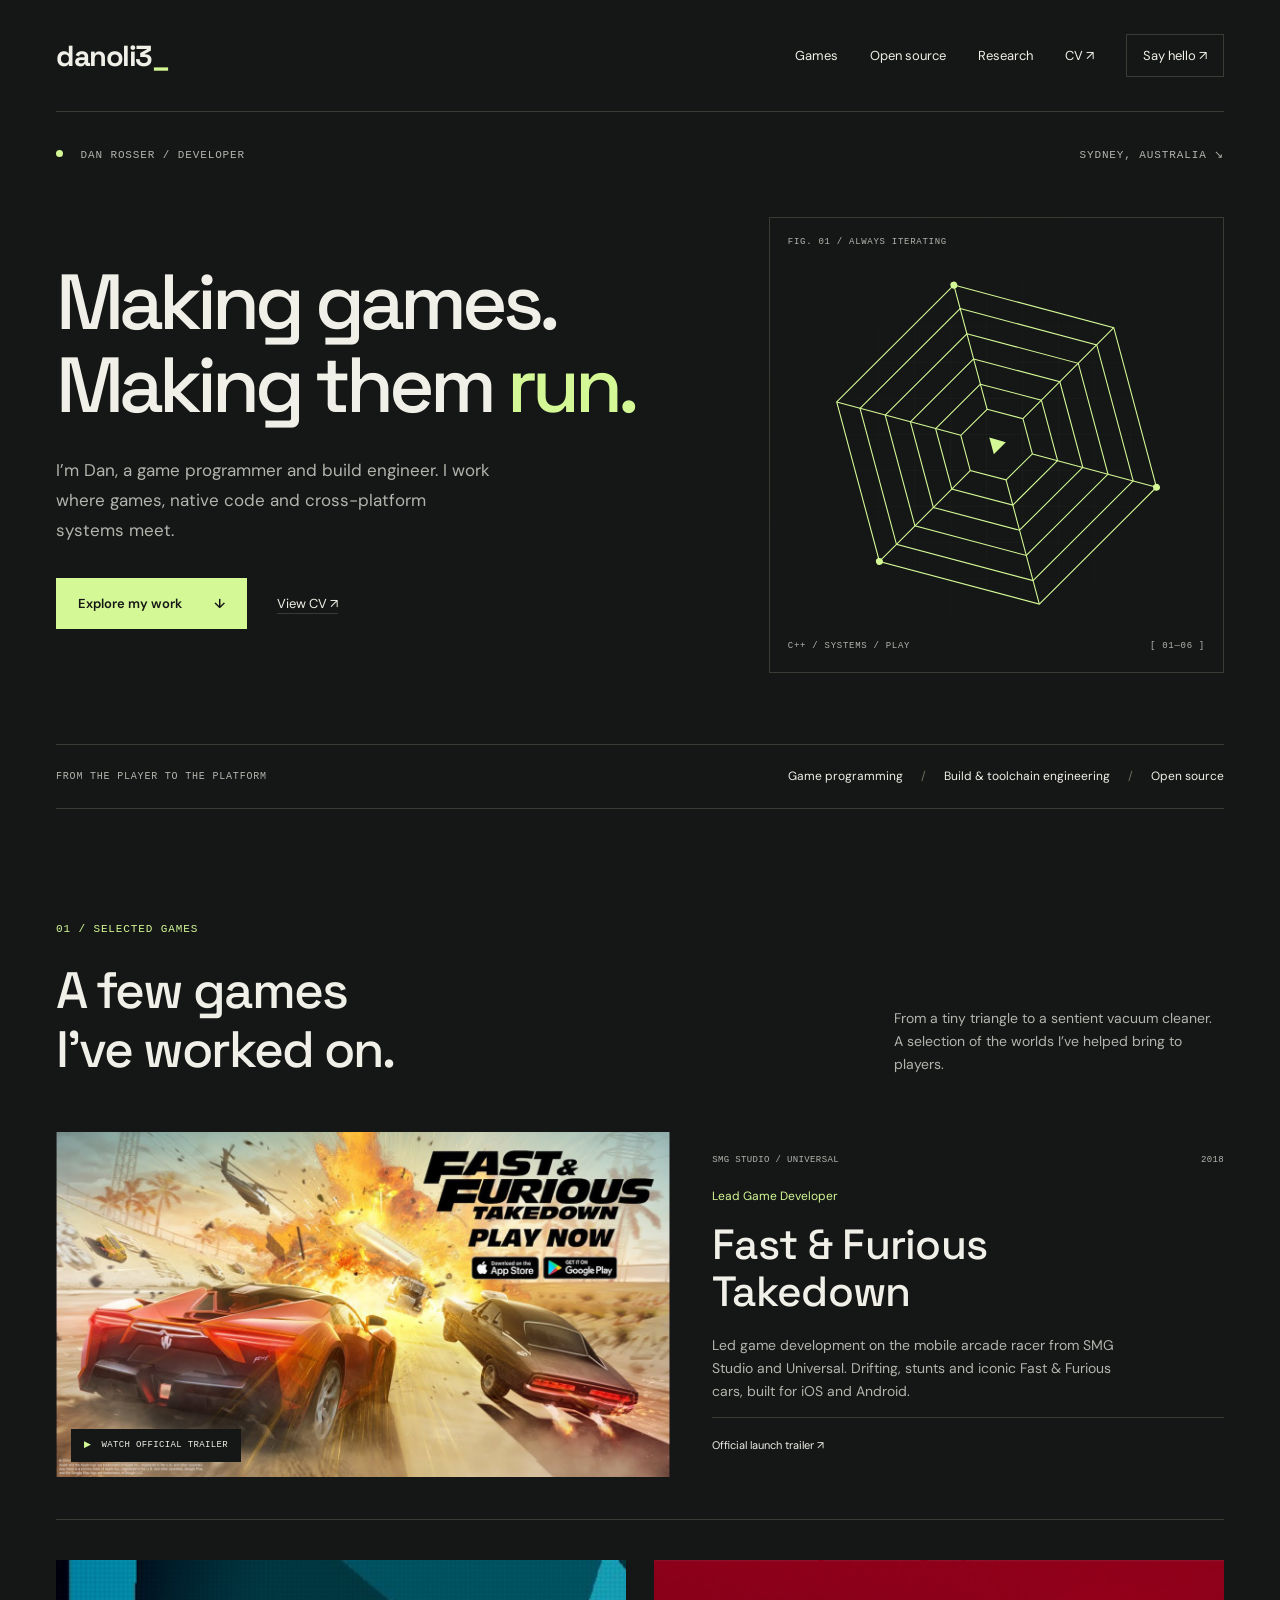
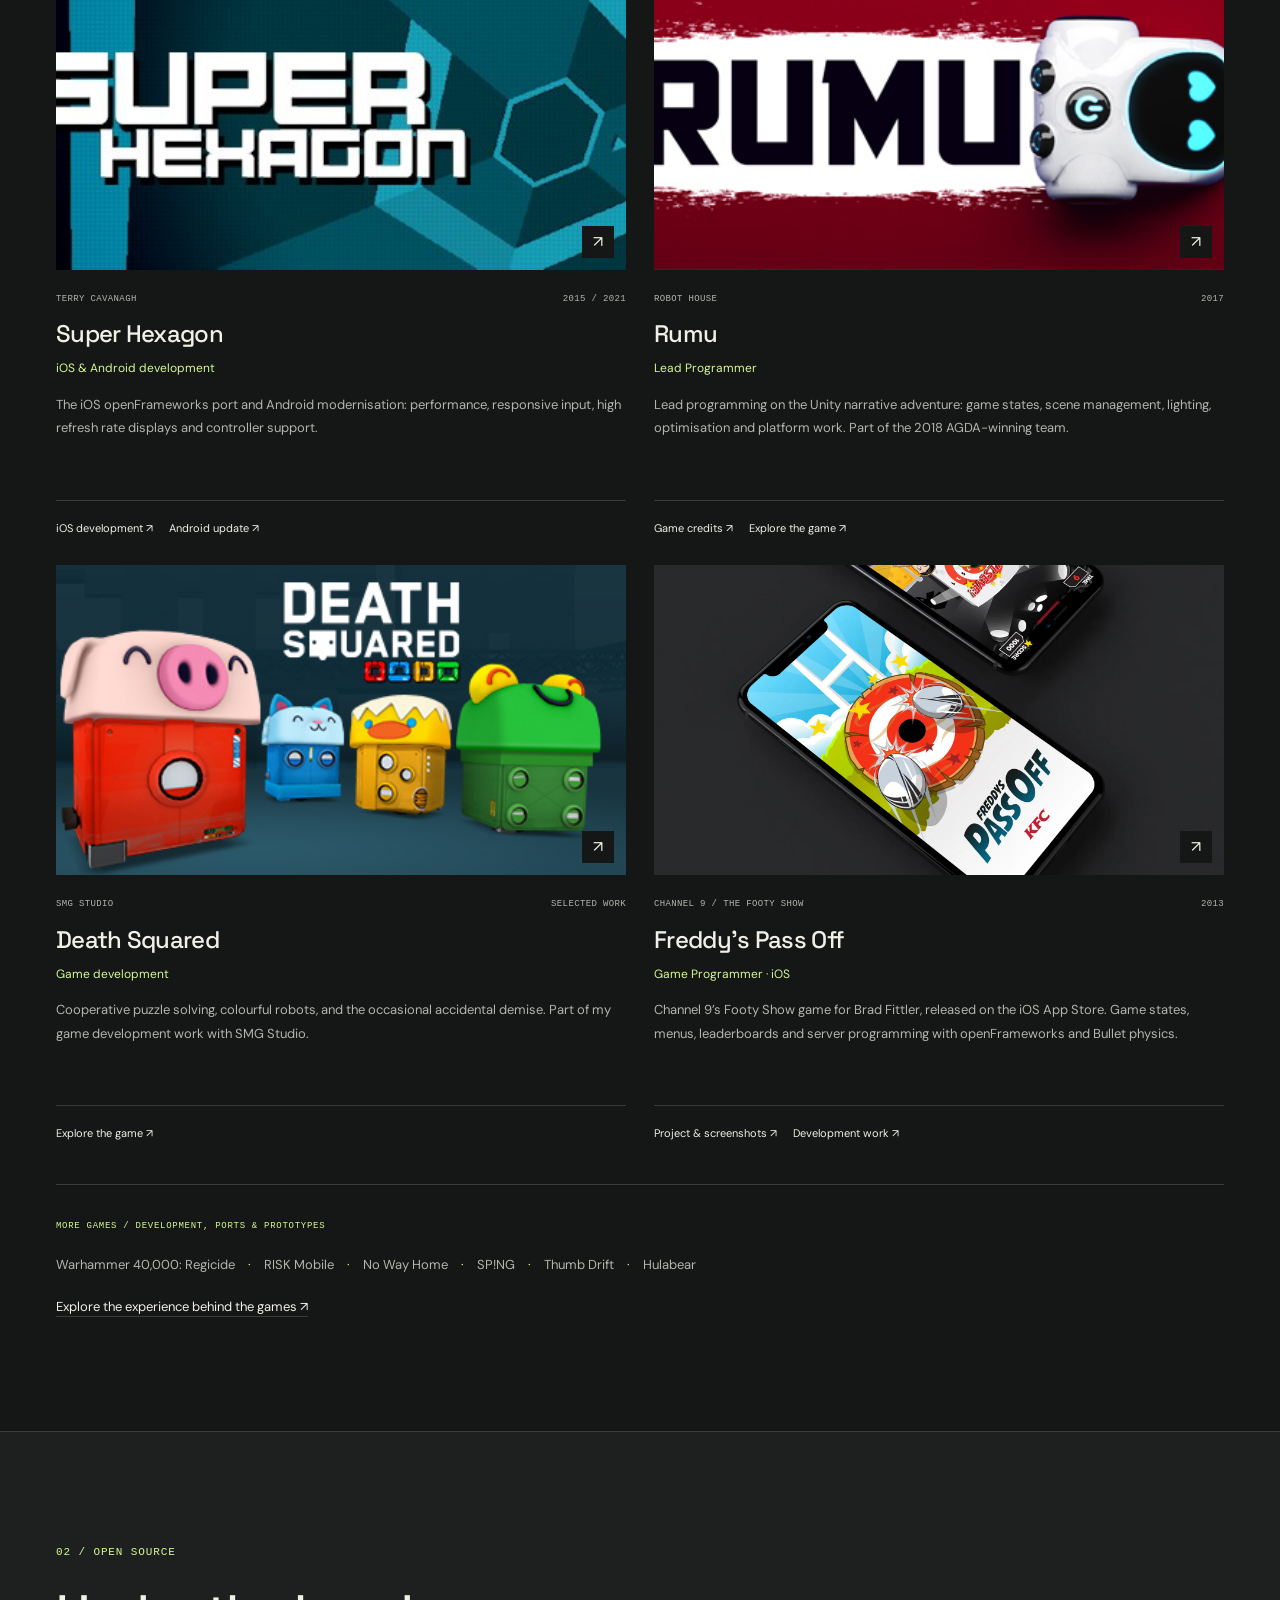
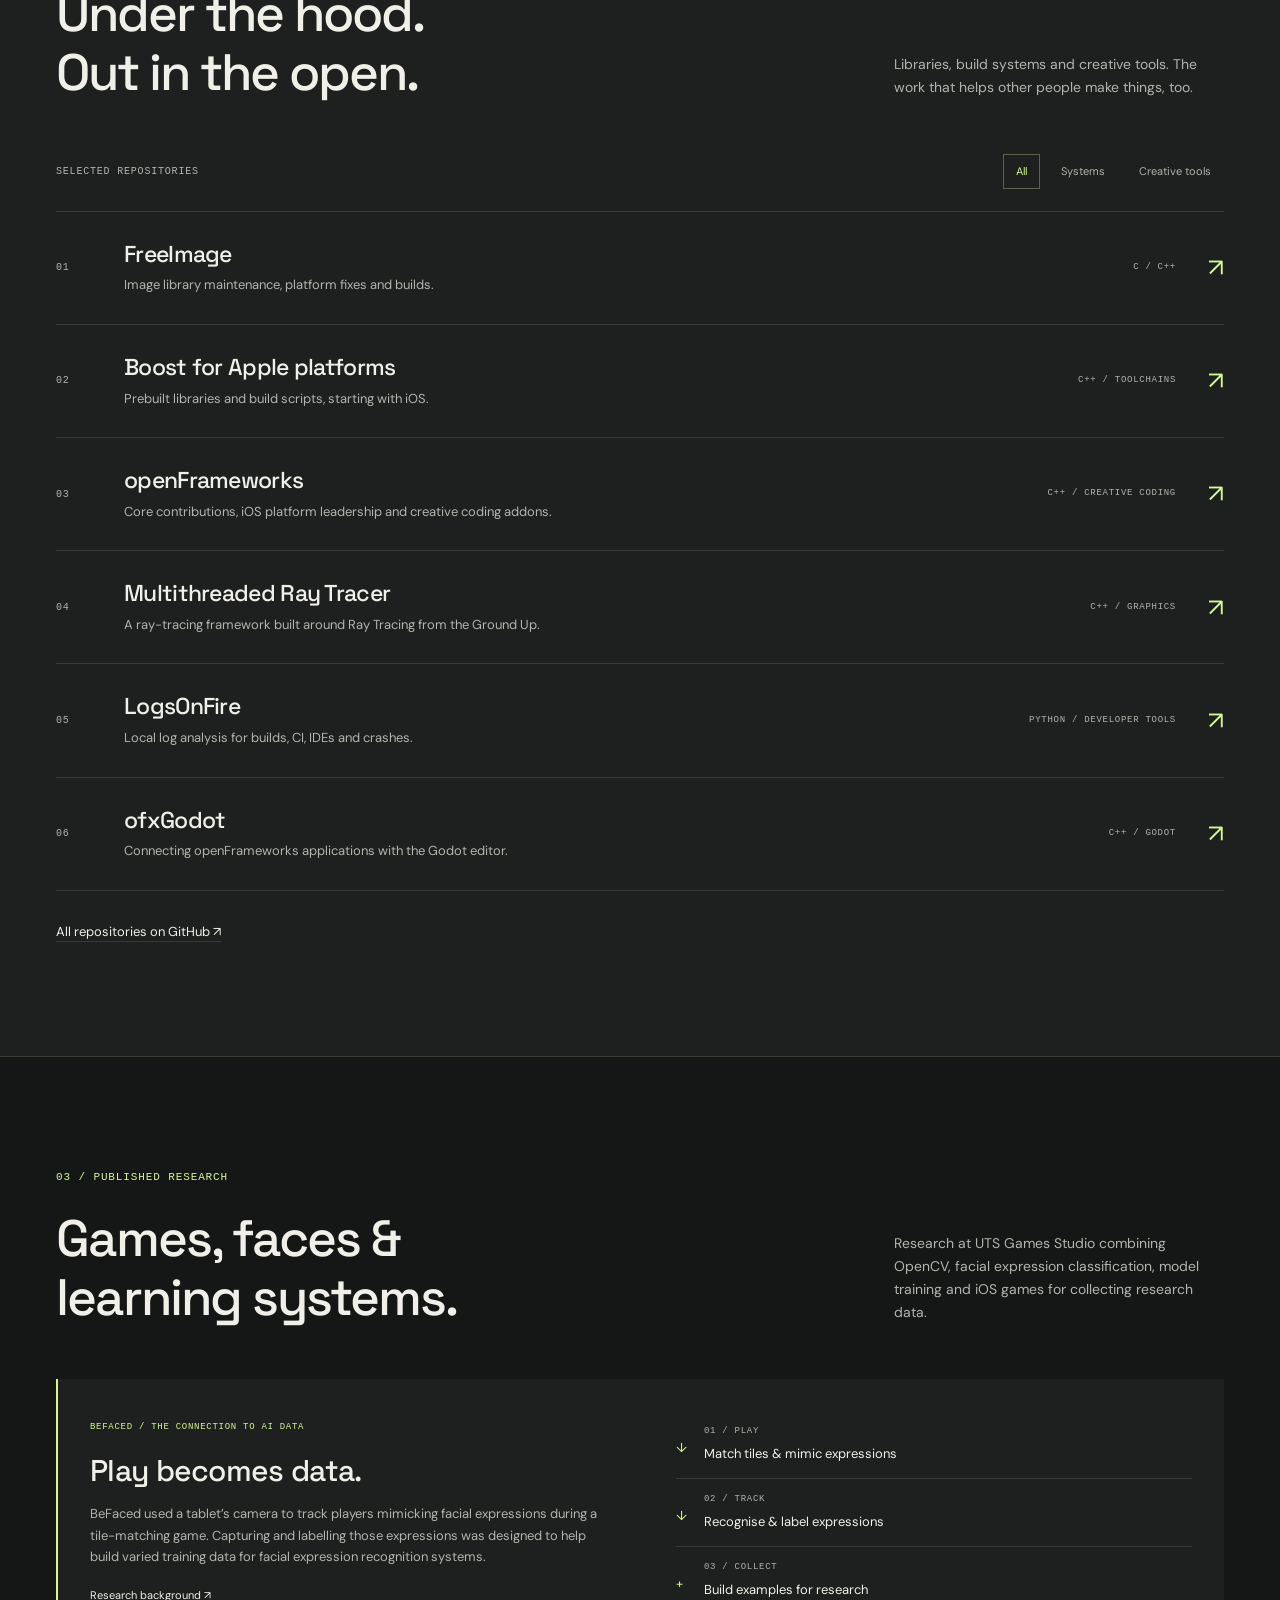
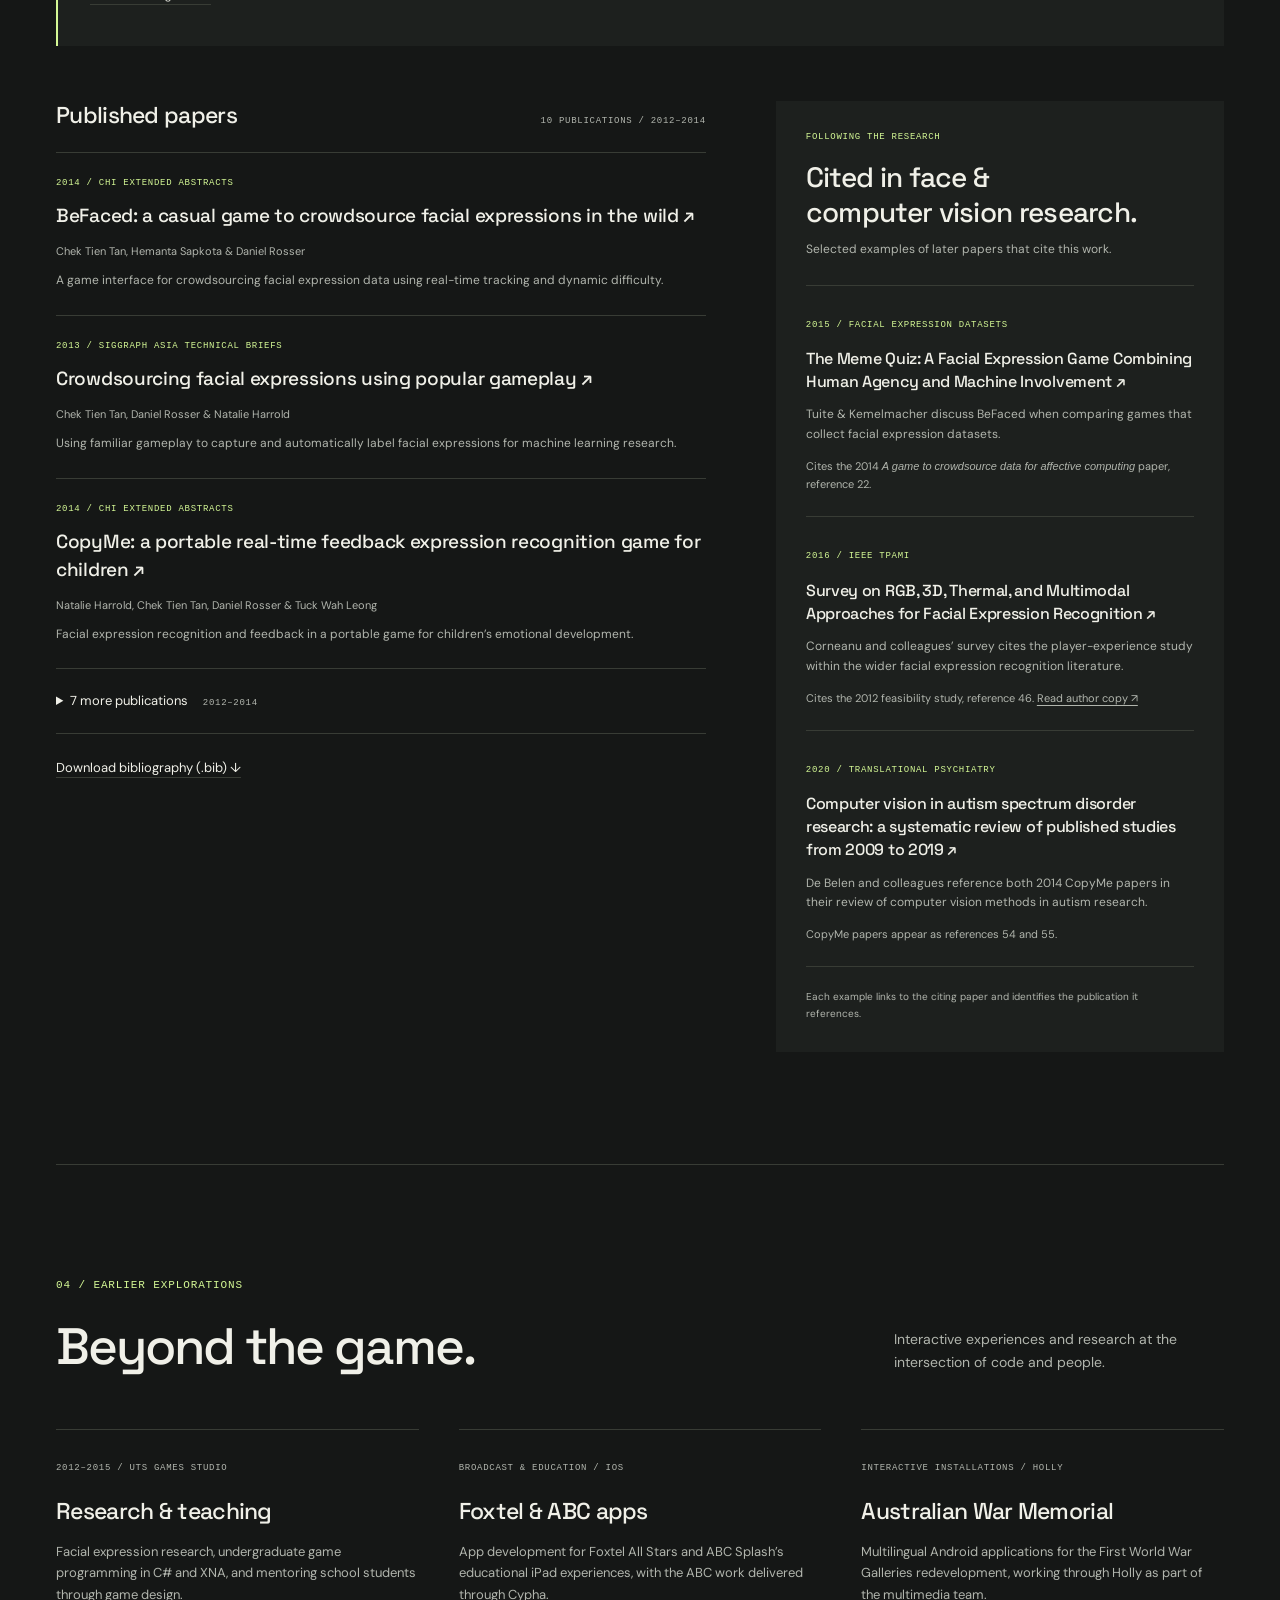
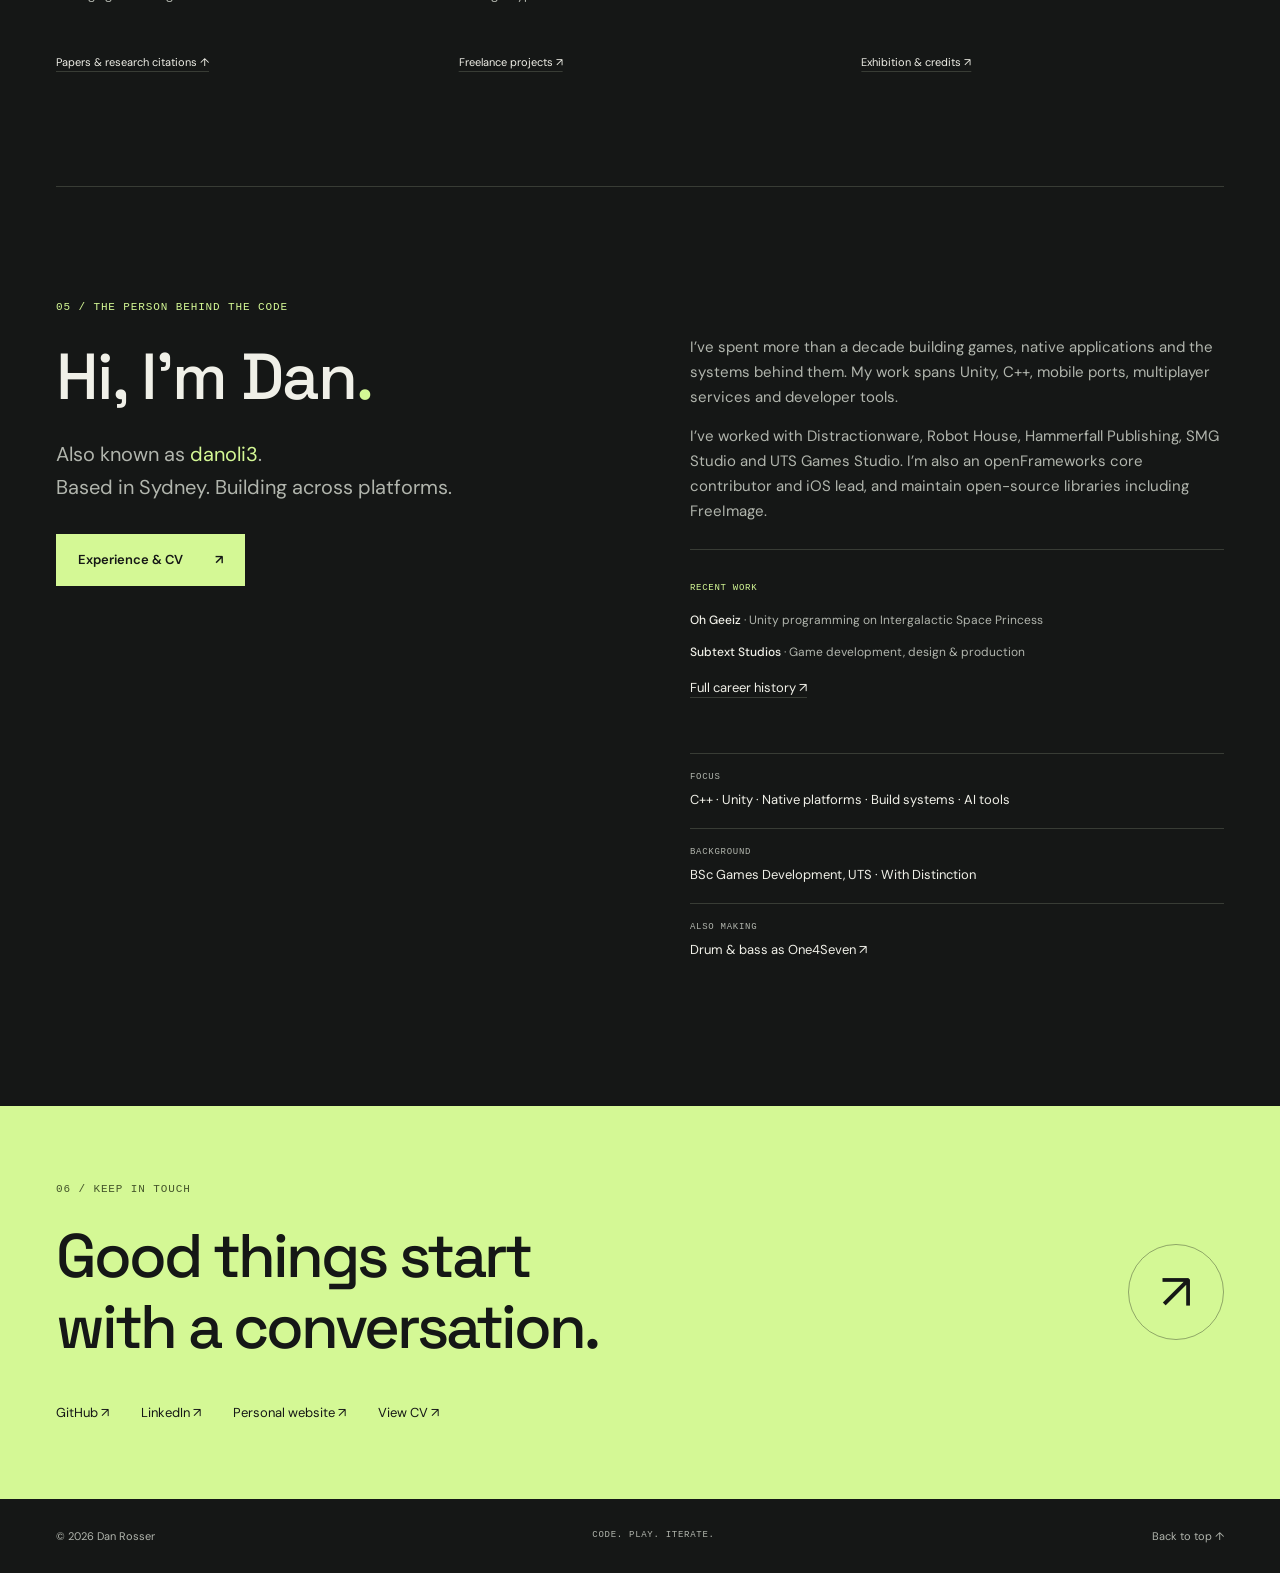
==== commit be205314: "Add Freddy's Pass Off to selected games" ====
--- a/index.html
+++ b/index.html
@@ -84,6 +84,13 @@
           <p>Cooperative puzzle solving, colourful robots, and the occasional accidental demise. Part of my game development work with SMG Studio.</p>
           <div class="source-links"><a href="https://store.steampowered.com/app/471810/Death_Squared/">Explore the game ↗</a></div>
         </article>
+        <article class="game" id="freddys-pass-off">
+          <a class="game-image" href="https://www.eyejack.io/projects/freddys-pass-off" aria-label="Freddy’s Pass Off project and screenshots"><img src="assets/freddys-pass-off.webp" width="1920" height="1080" alt="Freddy’s Pass Off on two phones, showing the football target game and Channel 9 branding" loading="lazy"><span class="image-arrow" aria-hidden="true">↗</span></a>
+          <div class="game-meta mono"><span>CHANNEL 9 / THE FOOTY SHOW</span><span>2013</span></div>
+          <h3>Freddy’s Pass Off</h3><p class="role">Game Programmer · iOS</p>
+          <p>Channel 9’s Footy Show game for Brad Fittler, released on the iOS App Store. Game states, menus, leaderboards and server programming with openFrameworks and Bullet physics.</p>
+          <div class="source-links"><a href="https://www.eyejack.io/projects/freddys-pass-off">Project & screenshots ↗</a><a href="cv.html#experience">Development work ↗</a></div>
+        </article>
       </div>
       <div class="additional-games"><span class="mono">MORE GAMES / DEVELOPMENT, PORTS & PROTOTYPES</span><p>Warhammer 40,000: Regicide <span>·</span> RISK Mobile <span>·</span> No Way Home <span>·</span> SP!NG <span>·</span> Thumb Drift <span>·</span> Hulabear</p><a class="text-link" href="cv.html#experience">Explore the experience behind the games ↗</a></div>
     </section>
@@ -136,7 +143,7 @@
       <div class="section-heading"><div><p class="eyebrow">04 / EARLIER EXPLORATIONS</p><h2 id="archive-title">Beyond the game.</h2></div><p>Interactive experiences and research at the intersection of code and people.</p></div>
       <div class="archive-list">
         <article><span class="mono">2012–2015 / UTS GAMES STUDIO</span><h3>Research & teaching</h3><p>Facial expression research, undergraduate game programming in C# and XNA, and mentoring school students through game design.</p><a class="text-link" href="#research">Papers & research citations ↑</a></article>
-        <article><span class="mono">2013 / CHANNEL 9</span><h3>Freddy’s Pass Off</h3><p>The Footy Show’s iPhone game, built with openFrameworks and Bullet physics. Game states, menus, leaderboards and the web server.</p><a class="text-link" href="cv.html#experience">Freelance projects ↗</a></article>
+        <article><span class="mono">BROADCAST & EDUCATION / IOS</span><h3>Foxtel & ABC apps</h3><p>App development for Foxtel All Stars and ABC Splash’s educational iPad experiences, with the ABC work delivered through Cypha.</p><a class="text-link" href="cv.html#experience">Freelance projects ↗</a></article>
         <article><span class="mono">INTERACTIVE INSTALLATIONS / HOLLY</span><h3>Australian War Memorial</h3><p>Multilingual Android applications for the First World War Galleries redevelopment, working through Holly as part of the multimedia team.</p><a class="text-link" href="https://www.holly.co.nz/work/australian-war-memorial-first-world-war-galleries-redevelopment-awm-tablets">Exhibition & credits ↗</a></article>
       </div>
     </section>
--- a/styles.css
+++ b/styles.css
@@ -1,7 +1,7 @@
 @import url('https://fonts.googleapis.com/css2?family=DM+Sans:wght@400;450;500;550;600;650;700;750&family=Space+Grotesk:wght@400;500;600;700&display=swap');
 
 :root{color-scheme:dark;--bg:#151716;--panel:#1d201e;--ink:#f0f0e8;--muted:#b1b5ad;--line:#383c35;--accent:#d4f895;--mono:"SFMono-Regular",Consolas,"Liberation Mono",monospace;--heading:"Space Grotesk",Arial,sans-serif;--body:"DM Sans",Arial,sans-serif}
-*{box-sizing:border-box}html{scroll-behavior:smooth;scroll-padding-top:30px}body{margin:0;background:var(--bg);color:var(--ink);font:16px/1.65 var(--body);-webkit-font-smoothing:antialiased}a{color:inherit;text-decoration:none}button{font:inherit}a,button{-webkit-tap-highlight-color:transparent}a:focus-visible,button:focus-visible{outline:2px solid var(--accent);outline-offset:6px}::selection{background:var(--accent);color:var(--bg)}.wrap{width:min(1280px,calc(100% - 112px));margin-inline:auto}.mono,.eyebrow{font:11px/1.5 var(--mono);letter-spacing:.08em}.accent{color:var(--accent)}.skip-link{position:absolute;left:24px;top:-100px;z-index:10;padding:12px;background:var(--accent);color:var(--bg)}.skip-link:focus{top:12px}.site-header{display:flex;align-items:center;justify-content:space-between;min-height:112px;border-bottom:1px solid var(--line)}.wordmark{font:700 29px/1 var(--heading);letter-spacing:-1.5px}.wordmark span{color:var(--accent)}nav{display:flex;gap:32px;align-items:center;font-size:13px}nav a:hover,.text-link:hover,.source-links a:hover,.site-footer a:hover{color:var(--accent)}.nav-contact{border:1px solid var(--line);padding:10px 16px}.nav-contact:hover{border-color:var(--accent)}.hero{padding-top:35px}.hero-topline{display:flex;justify-content:space-between;color:var(--muted)}.status-dot{display:inline-block;width:7px;height:7px;background:var(--accent);border-radius:50%;margin:0 10px 1px 0}.hero-grid{display:grid;grid-template-columns:1.5fr 1fr;align-items:center;gap:30px;min-height:580px;padding:38px 0 55px}.hero-copy{position:relative;z-index:1}h1,h2,h3,p{margin-top:0}h1,h2,h3{font-family:var(--heading);font-weight:500}h1{font-size:clamp(56px,6.1vw,88px);letter-spacing:-5px;line-height:1.06;margin:0 0 30px}h1 em{font-style:normal;color:var(--accent)}.intro{max-width:440px;font-size:17px;color:var(--muted);line-height:1.75}.hero-actions{display:flex;gap:30px;align-items:center;margin-top:32px}.button{background:var(--accent);color:var(--bg);padding:15px 22px;display:inline-flex;align-items:center;justify-content:space-between;gap:32px;font-weight:600;font-size:13px;transition:background .2s,transform .2s}.button:hover{background:#e5ffb9;transform:translateY(-2px)}.text-link{font-size:13px;display:inline-block;text-decoration:underline;text-underline-offset:5px;text-decoration-color:var(--line)}.hero-art{position:relative;aspect-ratio:1;align-self:center;min-width:0;color:var(--accent);border:1px solid var(--line);overflow:hidden}.art-grid{position:absolute;inset:0;background-image:linear-gradient(#d4f89508 1px,transparent 1px),linear-gradient(90deg,#d4f89508 1px,transparent 1px);background-size:36px 36px;mask-image:radial-gradient(ellipse,black,transparent 80%)}.art-label{position:absolute;top:18px;left:18px;color:var(--muted);font-size:9px}.wireform{width:100%;height:100%;padding:18px;transform:rotate(-15deg)}.wire-orbit{transform-origin:240px 240px;animation:orbit 50s linear infinite}.art-bottom{position:absolute;bottom:18px;left:18px;right:18px;display:flex;justify-content:space-between;font-size:9px;color:var(--muted)}@keyframes orbit{to{transform:rotate(360deg)}}.hero-foot{border-block:1px solid var(--line);padding:22px 0;display:flex;justify-content:space-between;align-items:center;gap:20px}.hero-foot>.mono{font-size:10px;color:var(--muted)}.hero-foot p{font-size:12px;margin:0}.hero-foot p span{margin:0 15px;color:#68705e}.section{padding-block:112px}.eyebrow{color:var(--accent);margin-bottom:24px}h2{font-size:clamp(34px,4vw,54px);letter-spacing:-2px;line-height:1.15;margin-bottom:0}.section-heading{display:flex;justify-content:space-between;align-items:flex-end;gap:60px;margin-bottom:52px}.section-heading>p{max-width:330px;color:var(--muted);font-size:14px;margin-bottom:3px}.game-grid{display:grid;grid-template-columns:repeat(3,minmax(0,1fr));gap:28px}.game-image{position:relative;display:block;aspect-ratio:460/250;overflow:hidden;background:var(--panel)}.game-image img{height:100%;width:100%;object-fit:cover;transition:transform .5s}.game-image:hover img{transform:scale(1.045)}.image-arrow{position:absolute;bottom:12px;right:12px;background:var(--bg);height:32px;width:32px;text-align:center;line-height:32px}.game-meta{display:flex;justify-content:space-between;gap:8px;color:var(--muted);font-size:9px;letter-spacing:.04em;margin:23px 0 13px}h3{font-size:24px;line-height:1.25;letter-spacing:-.7px;margin-bottom:10px}.game .role{font-size:12px;color:var(--accent);margin-bottom:14px}.game>p:not(.role){color:var(--muted);font-size:13px;line-height:1.8;min-height:94px}.source-links{display:flex;flex-wrap:wrap;gap:16px;font-size:11px;padding-top:18px;border-top:1px solid var(--line)}.projects-section{background:var(--panel);border-block:1px solid var(--line)}.project-toolbar{display:flex;align-items:center;justify-content:space-between;gap:20px;margin-bottom:22px;color:var(--muted)}.project-toolbar>.mono{font-size:10px}.filters{display:flex;gap:8px}.filters[hidden]{display:none}.filters button{color:var(--muted);font-size:11px;border:1px solid transparent;background:none;padding:7px 12px;cursor:pointer}.filters button[aria-pressed="true"]{color:var(--accent);border-color:#586445}.filters button:hover{color:var(--accent)}.project-row{display:grid;grid-template-columns:48px 1fr 210px 28px;gap:20px;align-items:center;padding:28px 0;border-top:1px solid var(--line);transition:padding .2s}.project-row[hidden]{display:none}.project-row:last-child{border-bottom:1px solid var(--line)}.project-row:hover{padding-inline:12px}.project-number{color:var(--muted);font-size:10px}.project-row h3{font-size:23px;margin-bottom:6px}.project-row p{margin-bottom:0;font-size:13px;color:var(--muted)}.project-stack{font-size:9px;color:var(--muted);text-align:right}.project-arrow{font-size:25px;color:var(--accent);text-align:right}.all-projects{margin-top:30px}.projects-count{color:var(--muted);font-size:10px;margin-top:20px}.archive-list{display:grid;grid-template-columns:repeat(3,minmax(0,1fr));gap:40px}.archive-list article{border-top:1px solid var(--line);padding-top:22px}.archive-list .mono{font-size:9px;color:var(--muted)}.archive-list h3{margin:19px 0 15px;font-size:23px}.archive-list p{color:var(--muted);font-size:13px;min-height:94px}.archive-list .text-link{font-size:11px}.about-section{border-top:1px solid var(--line);display:grid;grid-template-columns:1fr 1fr;gap:100px}.about-heading h2{font-size:65px}.about-lead{font-size:20px;line-height:1.65;color:var(--muted);margin:24px 0 30px}.about-details{padding-top:36px}.about-details>p{color:var(--muted);font-size:15px}.about-details dl{margin-top:30px}.about-details dl>div{padding:17px 0;border-top:1px solid var(--line)}dt{color:var(--muted);font-size:9px!important}dd{margin:5px 0 0;font-size:13px}.about-details a:hover{text-decoration:underline}.contact-section{background:var(--accent);color:var(--bg);padding:75px 0}.contact-section .eyebrow{color:#44552b}.contact-heading{display:flex;justify-content:space-between;align-items:center;gap:24px}.contact-heading h2{font-size:clamp(35px,4.8vw,68px);letter-spacing:-3px}.contact-arrow{display:flex;align-items:center;justify-content:center;border:1px solid #1517165c;border-radius:50%;width:96px;height:96px;font-size:50px;flex-shrink:0;transition:transform .2s}.contact-arrow:hover{transform:rotate(10deg)}.contact-links{display:flex;gap:32px;margin-top:40px;font-size:13px}.contact-links a:hover{text-decoration:underline;text-underline-offset:5px}.site-footer{display:flex;align-items:center;justify-content:space-between;gap:20px;padding-block:28px;font-size:11px;color:var(--muted)}.site-footer .mono{font-size:9px}
+*{box-sizing:border-box}html{scroll-behavior:smooth;scroll-padding-top:30px}body{margin:0;background:var(--bg);color:var(--ink);font:16px/1.65 var(--body);-webkit-font-smoothing:antialiased}a{color:inherit;text-decoration:none}button{font:inherit}a,button{-webkit-tap-highlight-color:transparent}a:focus-visible,button:focus-visible{outline:2px solid var(--accent);outline-offset:6px}::selection{background:var(--accent);color:var(--bg)}.wrap{width:min(1280px,calc(100% - 112px));margin-inline:auto}.mono,.eyebrow{font:11px/1.5 var(--mono);letter-spacing:.08em}.accent{color:var(--accent)}.skip-link{position:absolute;left:24px;top:-100px;z-index:10;padding:12px;background:var(--accent);color:var(--bg)}.skip-link:focus{top:12px}.site-header{display:flex;align-items:center;justify-content:space-between;min-height:112px;border-bottom:1px solid var(--line)}.wordmark{font:700 29px/1 var(--heading);letter-spacing:-1.5px}.wordmark span{color:var(--accent)}nav{display:flex;gap:32px;align-items:center;font-size:13px}nav a:hover,.text-link:hover,.source-links a:hover,.site-footer a:hover{color:var(--accent)}.nav-contact{border:1px solid var(--line);padding:10px 16px}.nav-contact:hover{border-color:var(--accent)}.hero{padding-top:35px}.hero-topline{display:flex;justify-content:space-between;color:var(--muted)}.status-dot{display:inline-block;width:7px;height:7px;background:var(--accent);border-radius:50%;margin:0 10px 1px 0}.hero-grid{display:grid;grid-template-columns:1.5fr 1fr;align-items:center;gap:30px;min-height:580px;padding:38px 0 55px}.hero-copy{position:relative;z-index:1}h1,h2,h3,p{margin-top:0}h1,h2,h3{font-family:var(--heading);font-weight:500}h1{font-size:clamp(56px,6.1vw,88px);letter-spacing:-5px;line-height:1.06;margin:0 0 30px}h1 em{font-style:normal;color:var(--accent)}.intro{max-width:440px;font-size:17px;color:var(--muted);line-height:1.75}.hero-actions{display:flex;gap:30px;align-items:center;margin-top:32px}.button{background:var(--accent);color:var(--bg);padding:15px 22px;display:inline-flex;align-items:center;justify-content:space-between;gap:32px;font-weight:600;font-size:13px;transition:background .2s,transform .2s}.button:hover{background:#e5ffb9;transform:translateY(-2px)}.text-link{font-size:13px;display:inline-block;text-decoration:underline;text-underline-offset:5px;text-decoration-color:var(--line)}.hero-art{position:relative;aspect-ratio:1;align-self:center;min-width:0;color:var(--accent);border:1px solid var(--line);overflow:hidden}.art-grid{position:absolute;inset:0;background-image:linear-gradient(#d4f89508 1px,transparent 1px),linear-gradient(90deg,#d4f89508 1px,transparent 1px);background-size:36px 36px;mask-image:radial-gradient(ellipse,black,transparent 80%)}.art-label{position:absolute;top:18px;left:18px;color:var(--muted);font-size:9px}.wireform{width:100%;height:100%;padding:18px;transform:rotate(-15deg)}.wire-orbit{transform-origin:240px 240px;animation:orbit 50s linear infinite}.art-bottom{position:absolute;bottom:18px;left:18px;right:18px;display:flex;justify-content:space-between;font-size:9px;color:var(--muted)}@keyframes orbit{to{transform:rotate(360deg)}}.hero-foot{border-block:1px solid var(--line);padding:22px 0;display:flex;justify-content:space-between;align-items:center;gap:20px}.hero-foot>.mono{font-size:10px;color:var(--muted)}.hero-foot p{font-size:12px;margin:0}.hero-foot p span{margin:0 15px;color:#68705e}.section{padding-block:112px}.eyebrow{color:var(--accent);margin-bottom:24px}h2{font-size:clamp(34px,4vw,54px);letter-spacing:-2px;line-height:1.15;margin-bottom:0}.section-heading{display:flex;justify-content:space-between;align-items:flex-end;gap:60px;margin-bottom:52px}.section-heading>p{max-width:330px;color:var(--muted);font-size:14px;margin-bottom:3px}.game-grid{display:grid;grid-template-columns:repeat(2,minmax(0,1fr));gap:28px}.game-image{position:relative;display:block;aspect-ratio:460/250;overflow:hidden;background:var(--panel)}.game-image img{height:100%;width:100%;object-fit:cover;transition:transform .5s}.game-image:hover img{transform:scale(1.045)}.image-arrow{position:absolute;bottom:12px;right:12px;background:var(--bg);height:32px;width:32px;text-align:center;line-height:32px}.game-meta{display:flex;justify-content:space-between;gap:8px;color:var(--muted);font-size:9px;letter-spacing:.04em;margin:23px 0 13px}h3{font-size:24px;line-height:1.25;letter-spacing:-.7px;margin-bottom:10px}.game .role{font-size:12px;color:var(--accent);margin-bottom:14px}.game>p:not(.role){color:var(--muted);font-size:13px;line-height:1.8;min-height:94px}.source-links{display:flex;flex-wrap:wrap;gap:16px;font-size:11px;padding-top:18px;border-top:1px solid var(--line)}.projects-section{background:var(--panel);border-block:1px solid var(--line)}.project-toolbar{display:flex;align-items:center;justify-content:space-between;gap:20px;margin-bottom:22px;color:var(--muted)}.project-toolbar>.mono{font-size:10px}.filters{display:flex;gap:8px}.filters[hidden]{display:none}.filters button{color:var(--muted);font-size:11px;border:1px solid transparent;background:none;padding:7px 12px;cursor:pointer}.filters button[aria-pressed="true"]{color:var(--accent);border-color:#586445}.filters button:hover{color:var(--accent)}.project-row{display:grid;grid-template-columns:48px 1fr 210px 28px;gap:20px;align-items:center;padding:28px 0;border-top:1px solid var(--line);transition:padding .2s}.project-row[hidden]{display:none}.project-row:last-child{border-bottom:1px solid var(--line)}.project-row:hover{padding-inline:12px}.project-number{color:var(--muted);font-size:10px}.project-row h3{font-size:23px;margin-bottom:6px}.project-row p{margin-bottom:0;font-size:13px;color:var(--muted)}.project-stack{font-size:9px;color:var(--muted);text-align:right}.project-arrow{font-size:25px;color:var(--accent);text-align:right}.all-projects{margin-top:30px}.projects-count{color:var(--muted);font-size:10px;margin-top:20px}.archive-list{display:grid;grid-template-columns:repeat(3,minmax(0,1fr));gap:40px}.archive-list article{border-top:1px solid var(--line);padding-top:22px}.archive-list .mono{font-size:9px;color:var(--muted)}.archive-list h3{margin:19px 0 15px;font-size:23px}.archive-list p{color:var(--muted);font-size:13px;min-height:94px}.archive-list .text-link{font-size:11px}.about-section{border-top:1px solid var(--line);display:grid;grid-template-columns:1fr 1fr;gap:100px}.about-heading h2{font-size:65px}.about-lead{font-size:20px;line-height:1.65;color:var(--muted);margin:24px 0 30px}.about-details{padding-top:36px}.about-details>p{color:var(--muted);font-size:15px}.about-details dl{margin-top:30px}.about-details dl>div{padding:17px 0;border-top:1px solid var(--line)}dt{color:var(--muted);font-size:9px!important}dd{margin:5px 0 0;font-size:13px}.about-details a:hover{text-decoration:underline}.contact-section{background:var(--accent);color:var(--bg);padding:75px 0}.contact-section .eyebrow{color:#44552b}.contact-heading{display:flex;justify-content:space-between;align-items:center;gap:24px}.contact-heading h2{font-size:clamp(35px,4.8vw,68px);letter-spacing:-3px}.contact-arrow{display:flex;align-items:center;justify-content:center;border:1px solid #1517165c;border-radius:50%;width:96px;height:96px;font-size:50px;flex-shrink:0;transition:transform .2s}.contact-arrow:hover{transform:rotate(10deg)}.contact-links{display:flex;gap:32px;margin-top:40px;font-size:13px}.contact-links a:hover{text-decoration:underline;text-underline-offset:5px}.site-footer{display:flex;align-items:center;justify-content:space-between;gap:20px;padding-block:28px;font-size:11px;color:var(--muted)}.site-footer .mono{font-size:9px}
 
 /* Featured lead development credit and official trailer. */
 .additional-games { margin-top: 42px; padding-top: 25px; border-top: 1px solid var(--line); }
